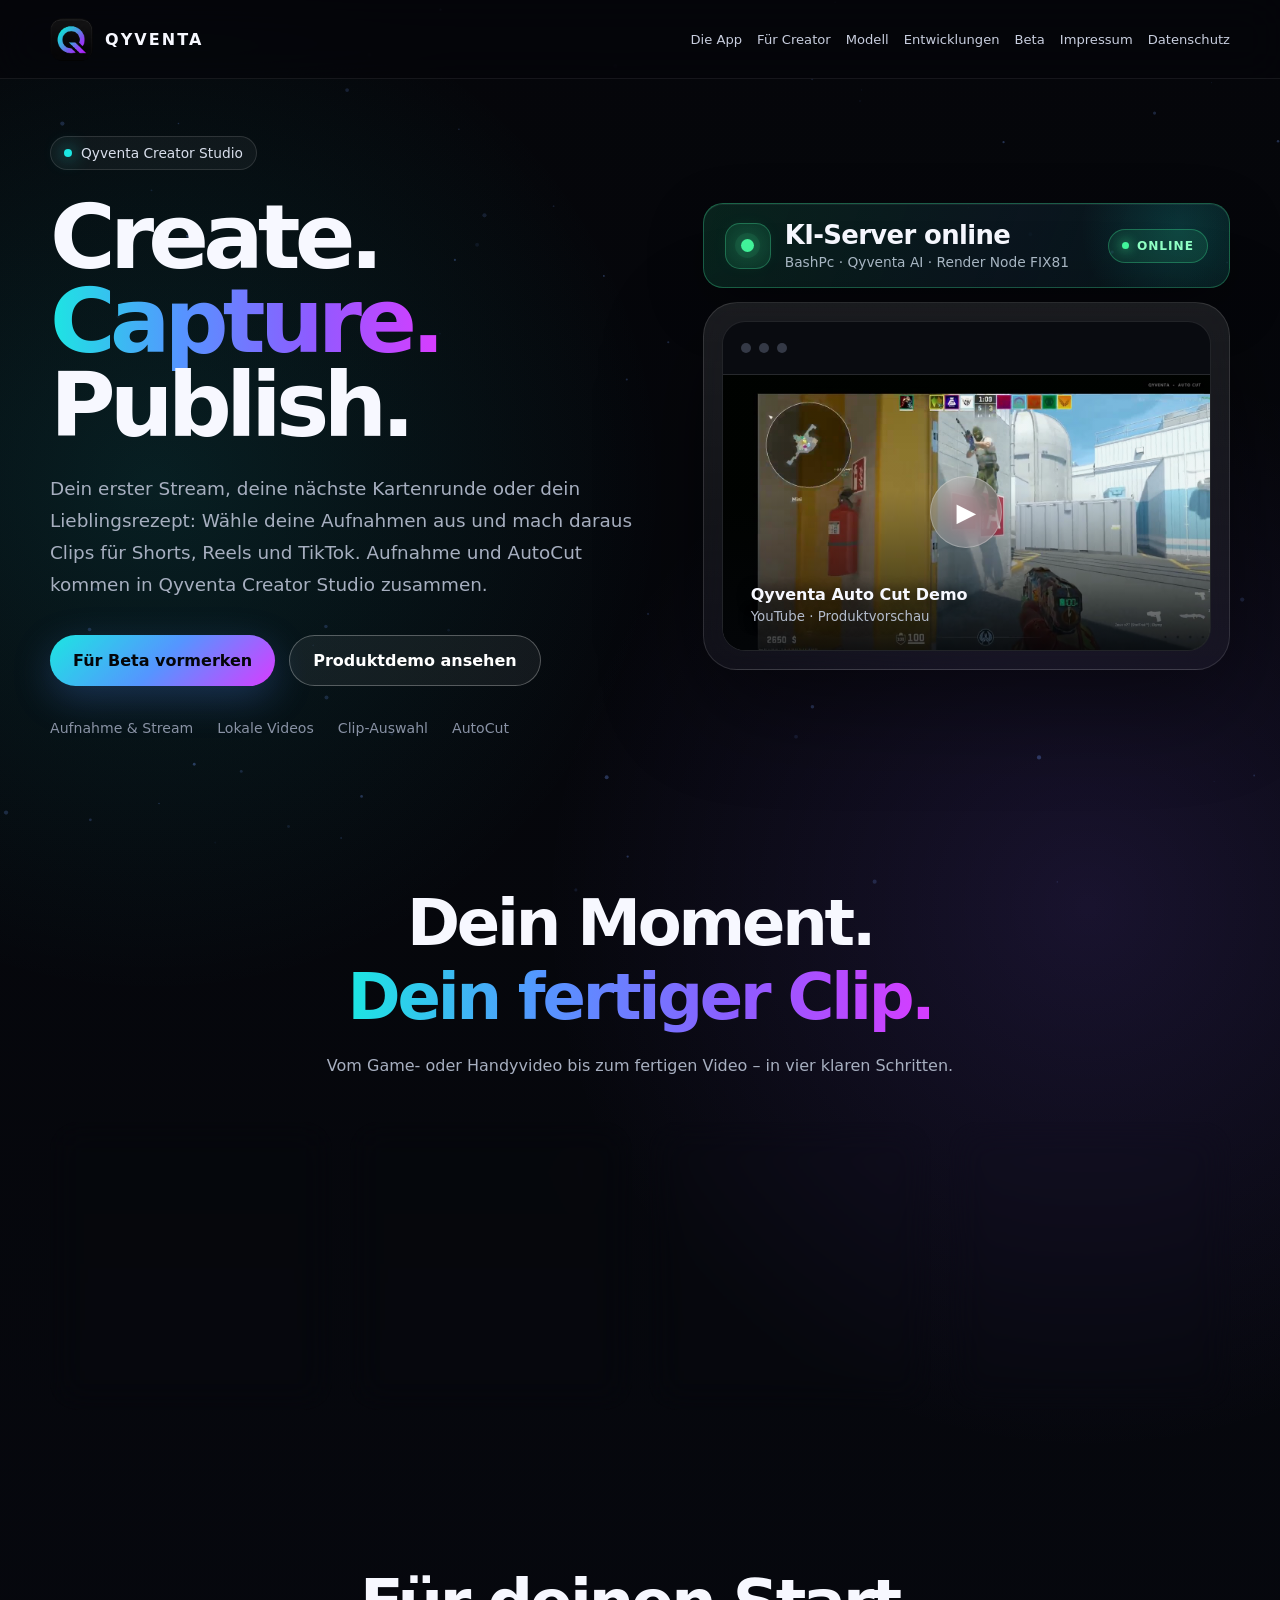
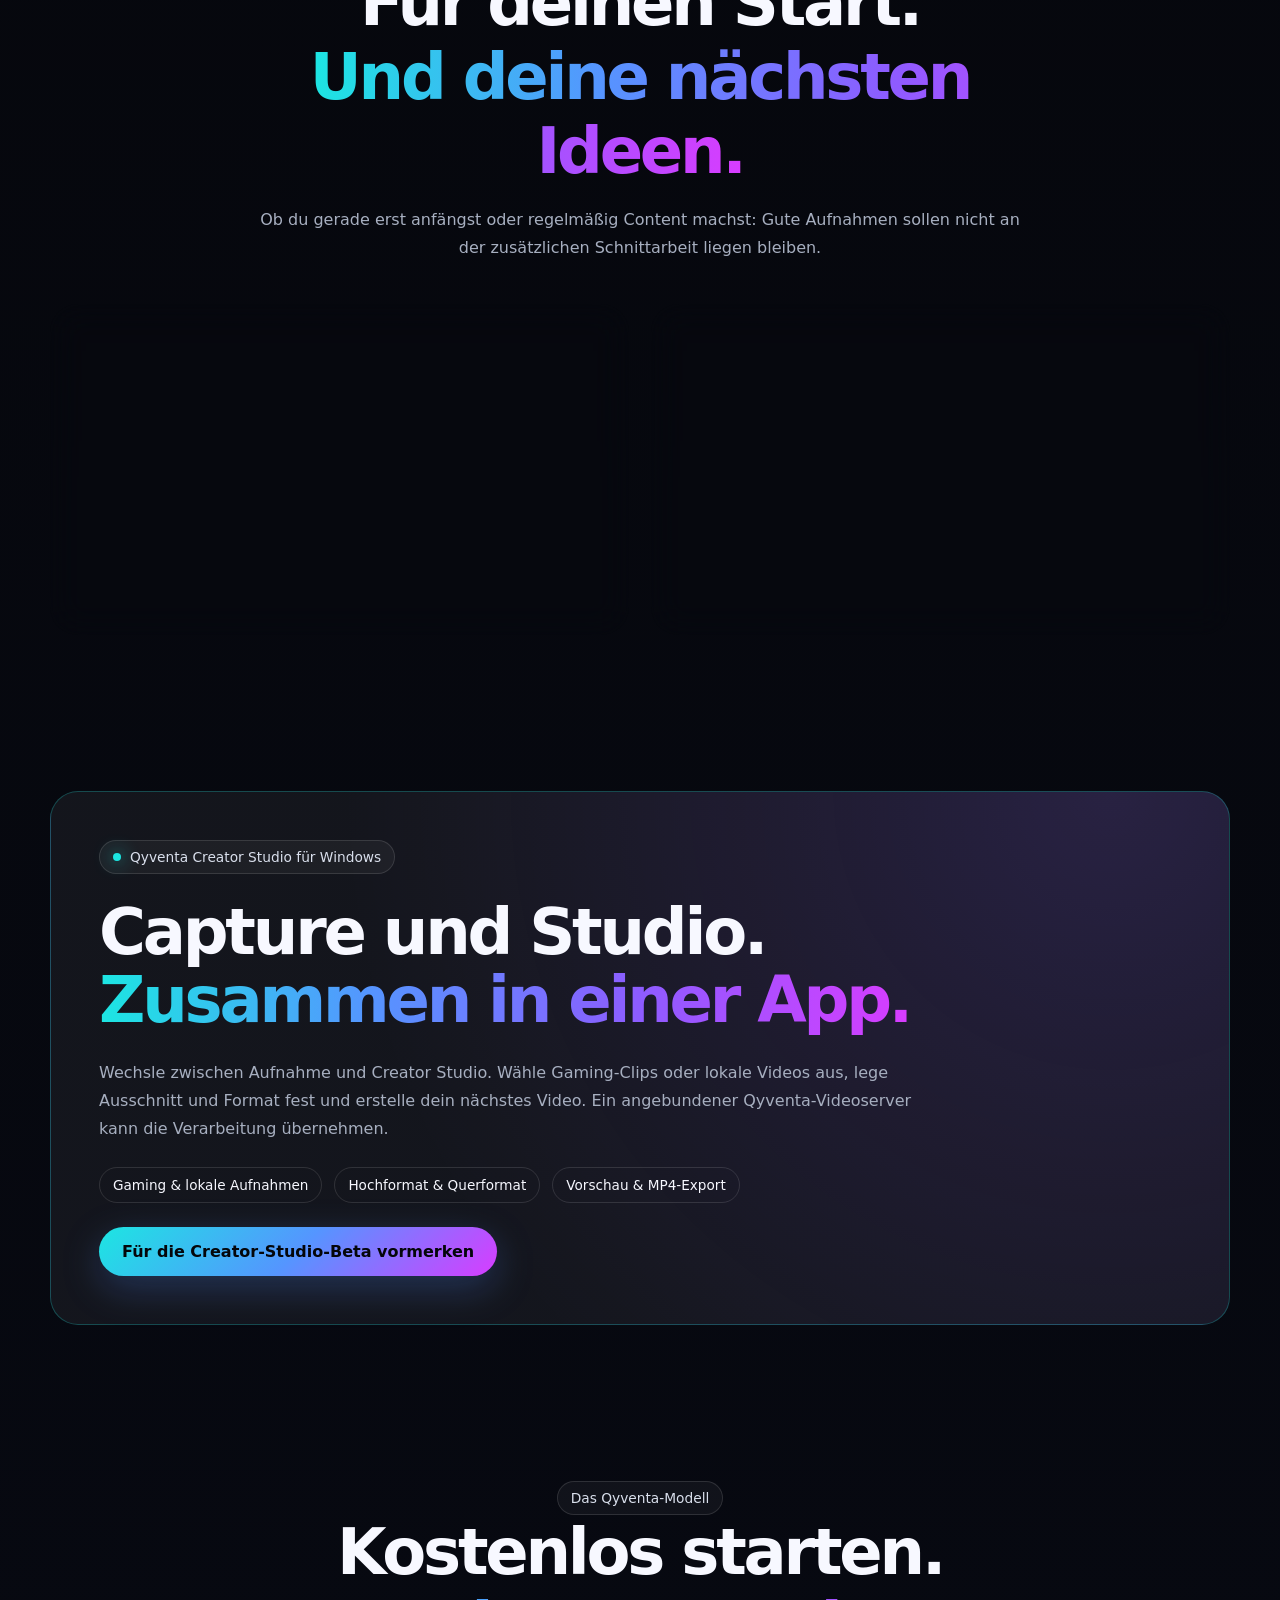
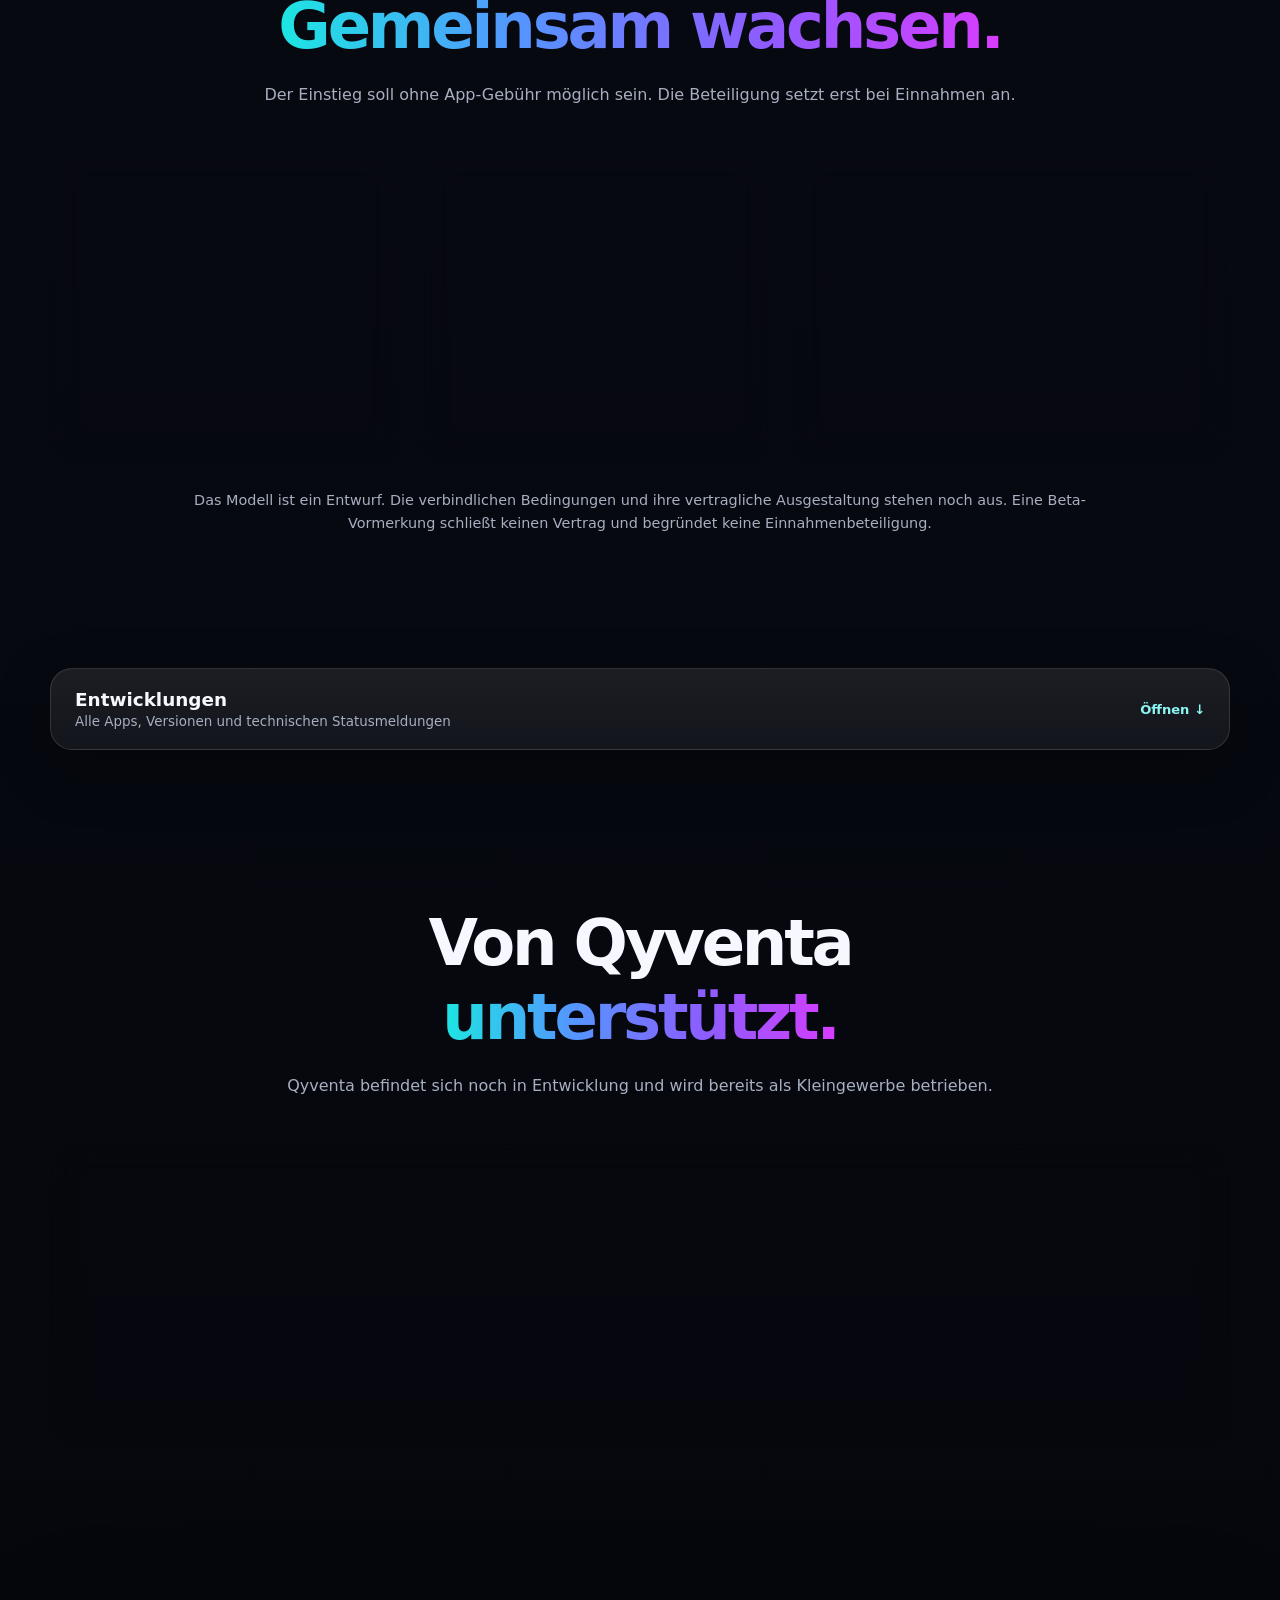
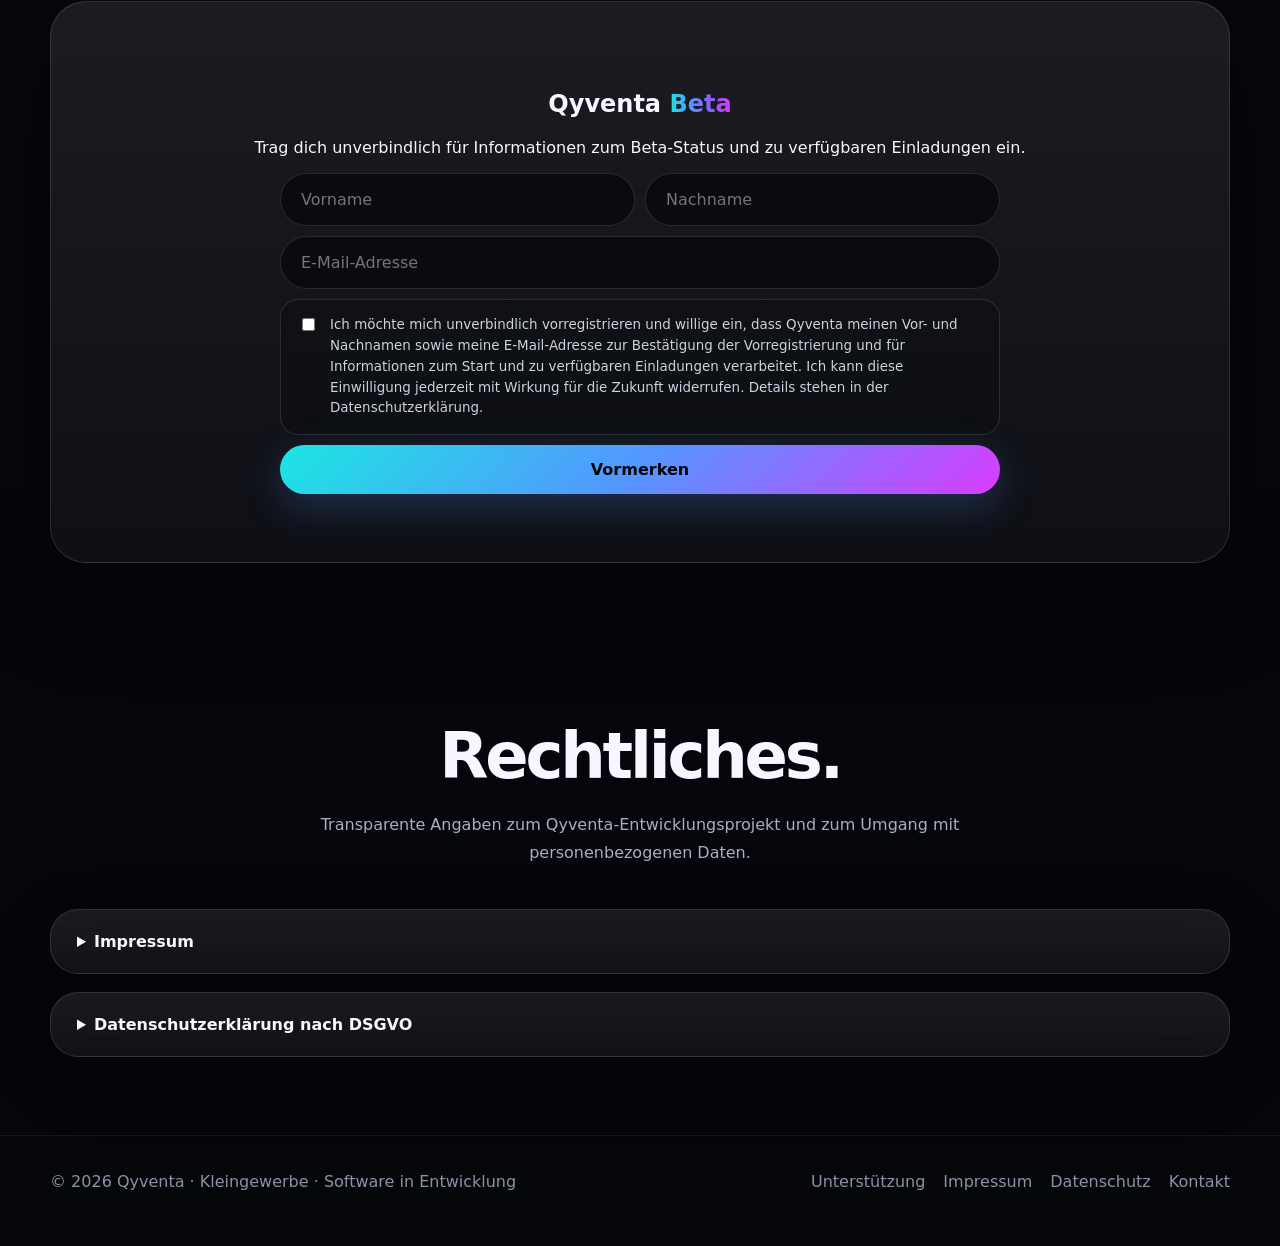
==== index.html @ 8b0a46eb "Remove TCG Connect+ partner placements from Qyventa website" ====
<!doctype html>
<html lang="de">
<head>
  <meta charset="utf-8">
  <meta name="viewport" content="width=device-width,initial-scale=1,viewport-fit=cover">
  <meta name="theme-color" content="#05060a">
  <meta name="description" content="Qyventa Creator Studio verbindet Aufnahme, Clip-Auswahl und AutoCut. Für Gaming, Trading Cards, Kochvideos und deine lokalen Aufnahmen.">
  <title>Qyventa Creator Studio | Dein Content. Dein Moment.</title>
  <style>
    :root{--bg:#05060a;--bg2:#090b12;--panel:rgba(255,255,255,.055);--panel2:rgba(255,255,255,.085);--line:rgba(255,255,255,.12);--text:#f7f8ff;--muted:#a7afc0;--cyan:#1ce6e2;--blue:#5595ff;--violet:#8d5cff;--pink:#d83cff;--radius:28px;--shadow:0 30px 100px rgba(0,0,0,.48)}
    *{box-sizing:border-box}html{scroll-behavior:smooth}body{margin:0;color:var(--text);background:radial-gradient(circle at 12% 8%,rgba(28,230,226,.11),transparent 32rem),radial-gradient(circle at 85% 15%,rgba(141,92,255,.14),transparent 34rem),linear-gradient(180deg,#05060a 0%,#070911 55%,#05060a 100%);font-family:Inter,ui-sans-serif,system-ui,-apple-system,BlinkMacSystemFont,"Segoe UI",sans-serif;overflow-x:hidden}
    a{color:inherit;text-decoration:none}button,input{font:inherit}img{max-width:100%;display:block}.wrap{width:min(1180px,calc(100% - 40px));margin-inline:auto}.gradient-text{background:linear-gradient(90deg,var(--cyan),var(--blue),var(--violet),var(--pink));-webkit-background-clip:text;background-clip:text;color:transparent}
    #particles{position:fixed;inset:0;z-index:-1;pointer-events:none;opacity:.6}header{position:fixed;inset:0 0 auto;z-index:100;background:rgba(5,6,10,.64);border-bottom:1px solid rgba(255,255,255,.07);backdrop-filter:blur(20px)}nav{height:78px;display:flex;align-items:center;justify-content:space-between;gap:24px}.brand{display:flex;align-items:center;gap:12px;font-weight:800;letter-spacing:.13em}.brand img{width:43px;height:43px;border-radius:13px}.navlinks{display:flex;align-items:center;gap:28px;color:#c8cede;font-size:.95rem}.navlinks a:hover{color:#fff}.menu{display:none;background:none;border:0;color:#fff;font-size:1.8rem;cursor:pointer}
    .pill,.primary,.secondary{display:inline-flex;align-items:center;justify-content:center;border-radius:999px;padding:15px 23px;font-weight:800;transition:.22s}.pill,.primary{color:#04060a;background:linear-gradient(135deg,var(--cyan),var(--blue) 50%,var(--pink));border:0;box-shadow:0 12px 38px rgba(82,139,255,.26)}.pill:hover,.primary:hover{transform:translateY(-2px);filter:brightness(1.08)}.secondary{color:#fff;border:1px solid rgba(255,255,255,.28);background:rgba(255,255,255,.06);cursor:pointer}.secondary:hover{color:#fff;background:rgba(255,255,255,.13);border-color:rgba(255,255,255,.42);transform:translateY(-2px)}
    main{padding-top:78px}.hero{min-height:auto;display:grid;align-items:center;padding:58px 0 72px}.hero-grid{display:grid;grid-template-columns:1.05fr .95fr;gap:70px;align-items:center}.eyebrow{display:inline-flex;align-items:center;gap:9px;padding:8px 13px;border:1px solid var(--line);border-radius:999px;background:rgba(255,255,255,.045);color:#d9dfec;font-size:.86rem}.dot{width:8px;height:8px;border-radius:50%;background:var(--cyan);box-shadow:0 0 18px var(--cyan)}h1{font-size:clamp(3.2rem,7vw,6.65rem);line-height:.94;letter-spacing:-.065em;margin:25px 0}.hero p{font-size:1.15rem;line-height:1.75;color:var(--muted);max-width:690px}.hero-actions{display:flex;gap:14px;flex-wrap:wrap;margin-top:34px}.trust{display:flex;gap:24px;flex-wrap:wrap;margin-top:34px;color:#8992a5;font-size:.88rem}
    .stage{position:relative;padding:18px;border-radius:34px;background:linear-gradient(180deg,rgba(255,255,255,.09),rgba(255,255,255,.035));border:1px solid var(--line);box-shadow:var(--shadow);backdrop-filter:blur(20px);transform-style:preserve-3d}.video-shell{overflow:hidden;border-radius:23px;background:#090b10;border:1px solid rgba(255,255,255,.1)}.browserbar{height:53px;display:flex;align-items:center;gap:8px;padding:0 18px;border-bottom:1px solid var(--line)}.browserbar i{width:10px;height:10px;border-radius:50%;background:#343946}.video{aspect-ratio:16/9;position:relative;overflow:hidden;background:#080a10}.video-thumbnail{position:absolute;inset:0;width:100%;height:100%;object-fit:cover}.video:after{content:"";position:absolute;inset:0;z-index:1;pointer-events:none;background:linear-gradient(180deg,rgba(4,6,10,.04) 42%,rgba(4,6,10,.76) 100%)}.video.playing:after{display:none}.video iframe{position:absolute;inset:0;width:100%;height:100%;border:0;background:#000}.video-copy{position:absolute;left:28px;bottom:26px;z-index:2;text-shadow:0 2px 14px rgba(0,0,0,.9)}.video-copy small{display:block;color:#b3bbcb;margin-top:5px}.play{position:absolute;inset:0;z-index:3;margin:auto;width:72px;height:72px;border-radius:50%;display:grid;place-items:center;background:rgba(255,255,255,.2);backdrop-filter:blur(13px);border:1px solid rgba(255,255,255,.26);color:#fff;font-size:1.6rem;cursor:pointer}
    section{padding:78px 0;scroll-margin-top:78px}#status{padding-top:54px}.section-head{max-width:770px;margin:0 auto 42px;text-align:center}.section-head h2{font-size:clamp(2.35rem,5vw,4rem);letter-spacing:-.05em;margin:0 0 18px}.section-head p{margin:0;color:var(--muted);line-height:1.75}.features{display:grid;grid-template-columns:repeat(6,1fr);gap:18px}.card,.status-card,.legal-card{padding:31px;border-radius:var(--radius);background:linear-gradient(180deg,var(--panel2),var(--panel));border:1px solid var(--line);box-shadow:0 20px 60px rgba(0,0,0,.25);backdrop-filter:blur(18px)}.card{position:relative}.features .card{grid-column:span 2;min-height:210px;padding:25px}.features .card:nth-child(4){grid-column:2/span 2}.features .card:nth-child(5){grid-column:4/span 2}.card h3{margin:14px 0 8px}.card p,.status-card p{margin:0;color:var(--muted);line-height:1.55}.icon{width:48px;height:48px;border-radius:15px;display:grid;place-items:center;background:linear-gradient(135deg,rgba(28,230,226,.18),rgba(141,92,255,.22));border:1px solid rgba(255,255,255,.13);font-size:1.2rem}.tool-tag{position:absolute;top:24px;right:24px;display:inline-flex;padding:7px 10px;border-radius:999px;background:rgba(28,230,226,.1);border:1px solid rgba(28,230,226,.24);color:#8bf6f2;font-size:.72rem;font-weight:800;letter-spacing:.02em}
    .development-panel{overflow:hidden;border-radius:22px;background:linear-gradient(180deg,var(--panel2),var(--panel));border:1px solid var(--line);box-shadow:0 20px 60px rgba(0,0,0,.22)}.development-panel>summary{display:flex;align-items:center;justify-content:space-between;gap:20px;padding:20px 24px;cursor:pointer;list-style:none}.development-panel>summary::-webkit-details-marker{display:none}.development-label{display:grid;gap:4px}.development-label strong{font-size:1.15rem}.development-label small{color:var(--muted);font-size:.84rem}.development-action{flex:0 0 auto;color:#8bf6f2;font-size:.82rem;font-weight:800}.development-action:after{content:"Öffnen ↓"}.development-panel[open] .development-action:after{content:"Schließen ↑"}.development-panel[open]>summary{border-bottom:1px solid var(--line)}.development-body{padding:26px}.project-notice{display:flex;align-items:center;justify-content:center;gap:10px;width:fit-content;max-width:100%;margin:0 auto 30px;padding:11px 17px;color:#dfe4f2;background:rgba(255,255,255,.055);border:1px solid var(--line);border-radius:999px;text-align:center;font-size:.9rem}.project-notice:before{content:"";width:9px;height:9px;border-radius:50%;background:var(--cyan);box-shadow:0 0 18px var(--cyan)}.status-grid{display:grid;grid-template-columns:repeat(2,1fr);gap:20px;align-items:start}.status-card{padding:24px 26px}.status-top{display:flex;align-items:flex-start;justify-content:space-between;gap:18px;margin:0}.status-card h3{margin:0 0 7px;font-size:1.35rem}.status-version{color:#9da7bb;font-size:.88rem}.status-badge{display:inline-flex;align-items:center;gap:8px;white-space:nowrap;padding:8px 12px;border-radius:999px;background:rgba(28,230,226,.1);border:1px solid rgba(28,230,226,.25);color:#8bf6f2;font-size:.8rem;font-weight:800}.status-badge:before{content:"";width:8px;height:8px;border-radius:50%;background:var(--cyan);box-shadow:0 0 14px var(--cyan)}.status-info{margin-top:11px;border-top:1px solid rgba(255,255,255,.08);padding-top:9px}.status-info summary{display:flex;align-items:center;gap:7px;width:max-content;margin-left:auto;cursor:pointer;list-style:none;color:#8bf6f2;font-size:.8rem;font-weight:800;user-select:none}.status-info summary::-webkit-details-marker{display:none}.status-info summary:before{content:"i";display:grid;place-items:center;width:20px;height:20px;border-radius:50%;background:rgba(28,230,226,.12);border:1px solid rgba(28,230,226,.3);font-size:.72rem}.status-info summary:after{content:"+";margin-left:2px;color:#a7afc0;font-size:1rem;transition:transform .2s}.status-info[open] summary:after{transform:rotate(45deg)}.status-info p{margin:12px 0 0;padding:13px 15px;border-radius:14px;background:rgba(0,0,0,.18);color:var(--muted);font-size:.92rem;line-height:1.6}.status-meta{display:flex;justify-content:center;gap:12px 30px;flex-wrap:wrap;margin-top:24px;color:#8992a5;font-size:.85rem}.status-meta strong{color:#cdd4e3;font-weight:600}.status-error{padding:22px;text-align:center;color:#ffb6c7;border:1px solid rgba(255,90,120,.25);border-radius:18px;background:rgba(255,90,120,.06)}
    .cta{padding:68px 34px;border-radius:36px;text-align:center;background:linear-gradient(180deg,rgba(255,255,255,.085),rgba(255,255,255,.04));border:1px solid var(--line);box-shadow:var(--shadow)}.signup{display:grid;grid-template-columns:1fr 1fr;gap:10px;max-width:720px;margin:auto}.signup input:not([type="checkbox"]){padding:16px 20px;border-radius:999px;border:1px solid var(--line);color:#fff;background:#090b11;outline:none}.signup .email-field,.signup .primary,.consent{grid-column:1/-1}.consent{display:flex;align-items:flex-start;gap:12px;padding:15px 17px;border:1px solid var(--line);border-radius:18px;background:rgba(0,0,0,.16);color:#cbd2e0;text-align:left;font-size:.84rem;line-height:1.55}.legal-grid{display:grid;gap:18px}.legal-card{padding:0;overflow:hidden}.legal-card summary{cursor:pointer;padding:22px 26px;font-weight:800}.legal-content{padding:0 26px 28px;color:#cbd2e0;line-height:1.65}.legal-content h3{color:#fff;margin-top:30px}.legal-content a{color:#7beeea;text-decoration:underline}footer{padding:36px 0 55px;border-top:1px solid rgba(255,255,255,.07);color:#8992a5}.footer-row{display:flex;justify-content:space-between;gap:20px;flex-wrap:wrap}.footer-links{display:flex;gap:18px;flex-wrap:wrap}.reveal{opacity:0;transform:translateY(22px);transition:.7s}.reveal.visible{opacity:1;transform:none}
    @media(max-width:900px){.wrap{width:min(100% - 30px,680px)}nav{height:68px}.brand img{width:38px;height:38px;border-radius:11px}.brand{font-size:.95rem}.menu{display:block;width:44px;height:44px;padding:0;border-radius:12px;background:rgba(255,255,255,.055);border:1px solid var(--line)}.navlinks{position:absolute;top:68px;left:15px;right:15px;padding:10px 18px;display:none;flex-direction:column;align-items:stretch;gap:0;background:rgba(9,11,18,.98);border:1px solid var(--line);border-radius:18px;box-shadow:0 22px 60px rgba(0,0,0,.45)}.navlinks.open{display:flex}.navlinks a{padding:14px 2px;border-bottom:1px solid rgba(255,255,255,.07)}.navlinks a:last-child{border-bottom:0}main{padding-top:68px}.hero{padding:34px 0 58px}.hero-grid{grid-template-columns:1fr;gap:38px}h1{font-size:clamp(3.4rem,13vw,5.5rem);margin:20px 0}.hero p{font-size:1rem;line-height:1.65}.hero-actions{margin-top:25px}.trust{margin-top:25px;gap:12px 20px}.stage{padding:11px;border-radius:24px;max-width:680px;margin-inline:auto;width:100%}.video-shell{border-radius:17px}.browserbar{height:42px}section{padding:58px 0;scroll-margin-top:68px}#status{padding-top:42px}.section-head{max-width:none;margin:0 0 30px;text-align:left}.section-head h2{font-size:clamp(2.2rem,8vw,3.2rem);margin-bottom:12px}.section-head p{font-size:.96rem;line-height:1.6}.features{grid-template-columns:1fr 1fr}.features .card,.features .card:nth-child(4),.features .card:nth-child(5){grid-column:auto;min-height:0}.development-body{padding:20px}.status-grid{grid-template-columns:1fr;gap:14px}.card{padding:23px;border-radius:22px}.status-card{padding:20px 21px;border-radius:22px}.icon{width:48px;height:48px;border-radius:14px}.project-notice{width:100%;margin:0 0 18px;border-radius:16px;padding:10px 14px}.status-meta{justify-content:flex-start;margin-top:18px;gap:9px 18px;font-size:.78rem}.cta{padding:40px 20px;border-radius:24px}.cta h2{margin-top:0}.signup{grid-template-columns:1fr;gap:12px}.signup>*{grid-column:1/-1!important}.signup input:not([type="checkbox"]){border-radius:15px}.signup .primary{width:100%}.consent{border-radius:15px}.legal-grid{gap:12px}.legal-card{border-radius:20px}.legal-card summary{padding:19px 21px}.legal-content{padding:0 21px 23px}.footer-row{flex-direction:column}.footer-links{gap:12px 18px}}
    @media(max-width:620px){.wrap{width:calc(100% - 24px)}.brand{letter-spacing:.1em}.eyebrow{font-size:.75rem;padding:7px 10px}h1{font-size:clamp(3rem,17vw,4.4rem);line-height:.91;letter-spacing:-.06em}.hero{padding-top:26px}.hero-actions{display:grid}.hero-actions .primary,.hero-actions .secondary{width:100%;padding:14px 18px}.trust{display:grid;grid-template-columns:1fr 1fr;font-size:.77rem}.video-copy{left:15px;bottom:14px}.video-copy small{font-size:.72rem}.play{width:58px;height:58px;font-size:1.25rem}section{padding:48px 0}#status{padding-top:34px}.section-head h2{font-size:clamp(2rem,10.5vw,2.7rem);line-height:1.02}.section-head p{font-size:.9rem}.features{grid-template-columns:1fr}.development-panel>summary{padding:17px 18px}.development-label small{font-size:.76rem}.development-body{padding:16px}.status-top{flex-direction:column;gap:12px}.status-card h3{font-size:1.18rem}.status-version{font-size:.8rem}.status-badge{align-self:flex-start;padding:7px 10px;font-size:.74rem}.status-info summary{margin-left:0}.status-info p{font-size:.86rem}.status-meta{flex-direction:column;align-items:flex-start;gap:7px}.status-meta span{display:flex;justify-content:space-between;width:100%;gap:12px}.cta{padding:34px 16px}.cta h2{font-size:2.15rem}.consent{font-size:.78rem}.footer-links{display:grid;grid-template-columns:1fr 1fr}}

    .features{grid-template-columns:repeat(4,minmax(0,1fr))}.features .card,.features .card:nth-child(4),.features .card:nth-child(5){grid-column:auto;min-height:250px}.features .icon{font-size:1rem;font-weight:800;color:var(--cyan)}
    .creator-grid{display:grid;grid-template-columns:1fr 1fr;gap:22px}.creator-grid h3{font-size:1.85rem;letter-spacing:-.03em;margin:24px 0 14px}.creator-grid p{line-height:1.75}.text-link{display:inline-flex;gap:12px;align-items:center;color:var(--cyan);font-weight:700;margin-top:24px}.text-link:hover{text-decoration:underline}
    .studio-update{padding:48px;border:1px solid rgba(28,230,226,.25);border-radius:var(--radius);background:radial-gradient(circle at 90% 0%,rgba(141,92,255,.17),transparent 65%),var(--panel)}.studio-update h2{font-size:clamp(2.4rem,5vw,4rem);line-height:1.05;letter-spacing:-.05em;margin:25px 0}.studio-update p{color:var(--muted);line-height:1.75;max-width:830px}.studio-tags{display:flex;gap:12px;flex-wrap:wrap;margin:24px 0}.studio-tags span{padding:9px 13px;border:1px solid var(--line);border-radius:999px;font-size:.85rem}.studio-update .build-note{font-size:.9rem;color:#c8cede;margin:22px 0 28px}
    .model-grid{display:grid;grid-template-columns:1fr 1fr 1.25fr;gap:18px}.model-number{font-size:clamp(2rem,4vw,3rem);font-weight:850;letter-spacing:-.04em}.model-note{max-width:900px;margin:26px auto 0;text-align:center;color:var(--muted);line-height:1.65;font-size:.9rem}.navlinks{gap:20px;font-size:.88rem}a:focus-visible,button:focus-visible,input:focus-visible{outline:2px solid var(--cyan);outline-offset:4px}
    @media(max-width:980px){.features{grid-template-columns:repeat(2,minmax(0,1fr))}.model-grid{grid-template-columns:1fr}.creator-grid{grid-template-columns:1fr}.studio-update{padding:32px}}
    @media(max-width:620px){.features{grid-template-columns:1fr}.features .card{min-height:0}.studio-update{padding:26px 20px}.model-number{font-size:2.4rem}.creator-grid h3{font-size:1.6rem}}
    @media(prefers-reduced-motion:reduce){html{scroll-behavior:auto}#particles{display:none}.reveal{opacity:1;transform:none}.pill,.primary,.secondary{transition:none}}

    .partner-ribbon{display:flex;align-items:center;gap:14px;margin:22px 0 0;padding:12px 18px;border:1px solid rgba(232,182,90,.3);border-radius:16px;background:rgba(232,182,90,.035)}.partner-ribbon>img{width:102px;height:auto;flex-shrink:0;border-radius:6px}.partner-label{color:#e8b65a;font-size:.75rem;font-weight:800;letter-spacing:.11em;text-transform:uppercase}.partner-ribbon p{margin:0;color:var(--muted);font-size:.88rem;line-height:1.5}.partner-ribbon strong{color:var(--text)}.partner-soon{display:inline-flex;align-items:center;justify-content:center;flex-shrink:0;white-space:nowrap;color:#e8b65a;border:1px solid rgba(232,182,90,.3);background:rgba(232,182,90,.07);padding:9px 14px;border-radius:10px;font-size:.82rem;font-weight:750;cursor:default}.partner-ribbon>.partner-soon{margin-left:auto}.partner-gold{color:#e8b65a}.partner-feature{display:grid;grid-template-columns:.95fr 1.05fr;gap:44px;align-items:center;padding:34px;border:1px solid rgba(232,182,90,.25);border-radius:28px;background:radial-gradient(ellipse at 0% 50%,rgba(232,182,90,.09),transparent 70%),#0d0e12}.partner-art{overflow:hidden;border-radius:18px}.partner-art img{width:100%;height:auto}.partner-copy h3{font-size:clamp(1.65rem,3vw,2.15rem);line-height:1.18;letter-spacing:-.035em;margin:20px 0}.partner-copy p{color:var(--muted);line-height:1.75;font-size:.95rem}.partner-link-state{display:flex;align-items:center;justify-content:space-between;gap:16px;padding-top:18px;margin-top:24px;border-top:1px solid rgba(232,182,90,.2);font-size:.85rem;color:var(--muted)}.navlinks{gap:15px;font-size:.82rem}
    @media(max-width:1100px) and (min-width:901px){.navlinks{gap:10px;font-size:.75rem}nav{gap:14px}}
    @media(max-width:900px){.partner-feature{grid-template-columns:1fr;gap:28px;padding:26px}.partner-art{max-width:520px}.partner-ribbon{gap:10px;flex-wrap:wrap}.partner-ribbon p{flex:1}.partner-ribbon .partner-label{display:none}}
    @media(max-width:620px){.partner-ribbon{padding:12px;gap:10px;margin-top:16px}.partner-ribbon>img{width:76px}.partner-ribbon p{font-size:.79rem}.partner-ribbon p>span{display:none}.partner-ribbon>.partner-soon{padding:7px 9px;font-size:.73rem}.partner-feature{padding:22px 18px;border-radius:22px}.partner-link-state{align-items:flex-start;flex-direction:column}.partner-copy h3{font-size:1.7rem}}
    a.partner-external{cursor:pointer;transition:background .2s,border-color .2s}a.partner-external:hover{background:rgba(232,182,90,.16);border-color:rgba(232,182,90,.6)}

    .hero-media{min-width:0}.hero-media .system-online-bar{margin:0 0 14px}.system-online-bar{position:relative;display:flex;align-items:center;justify-content:space-between;gap:18px;margin:20px 0 0;padding:17px 21px;border:1px solid rgba(70,255,171,.3);border-radius:20px;background:linear-gradient(110deg,rgba(14,82,58,.38),rgba(12,25,35,.82) 56%,rgba(28,230,226,.08));box-shadow:0 18px 55px rgba(0,0,0,.3),inset 0 1px 0 rgba(255,255,255,.06);overflow:hidden}.system-online-bar:after{content:"";position:absolute;right:-55px;top:-80px;width:210px;height:210px;border-radius:50%;background:radial-gradient(circle,rgba(28,230,226,.14),transparent 66%);pointer-events:none}.system-online-main{display:flex;align-items:center;gap:14px;min-width:0}.server-orb{position:relative;display:grid;place-items:center;flex:0 0 auto;width:46px;height:46px;border-radius:15px;background:rgba(55,255,164,.11);border:1px solid rgba(82,255,179,.28)}.server-orb:before{content:"";width:13px;height:13px;border-radius:50%;background:#42f59b;box-shadow:0 0 0 6px rgba(66,245,155,.09),0 0 24px rgba(66,245,155,.9);animation:serverPulse 2.1s ease-in-out infinite}.system-online-copy{min-width:0}.system-online-copy strong{display:block;font-size:clamp(1.22rem,2.4vw,1.62rem);line-height:1.1;letter-spacing:-.025em}.system-online-copy span{display:block;margin-top:5px;color:#aebdca;font-size:.86rem;white-space:nowrap;overflow:hidden;text-overflow:ellipsis}.online-chip{position:relative;z-index:1;display:inline-flex;align-items:center;gap:8px;flex:0 0 auto;padding:9px 13px;border-radius:999px;color:#8fffc4;background:rgba(66,245,155,.1);border:1px solid rgba(66,245,155,.3);font-size:.76rem;font-weight:900;letter-spacing:.08em}.online-chip:before{content:"";width:7px;height:7px;border-radius:50%;background:#42f59b;box-shadow:0 0 12px #42f59b}.online-chip.is-offline{color:#ffd09b;background:rgba(255,169,79,.09);border-color:rgba(255,169,79,.28)}.online-chip.is-offline:before{background:#ffa94f;box-shadow:0 0 12px #ffa94f}@keyframes serverPulse{0%,100%{transform:scale(.9);opacity:.78}50%{transform:scale(1.08);opacity:1}}
    @media(max-width:620px){.system-online-bar{margin-top:13px;padding:14px 15px;border-radius:17px;gap:11px}.server-orb{width:39px;height:39px;border-radius:12px}.system-online-copy strong{font-size:1.14rem}.system-online-copy span{font-size:.73rem;max-width:58vw}.online-chip{padding:7px 9px;font-size:.66rem}}
  
    .partner-bottom{padding:18px 0 8px}.partner-bottom-row{display:flex;justify-content:center;align-items:center;gap:7px;color:var(--muted);font-size:.74rem}.partner-bottom-row a{color:#d9b267;text-decoration:none;border-bottom:1px solid rgba(217,178,103,.35);padding-bottom:1px}.partner-bottom-row a:hover{color:#f0c979;border-bottom-color:#f0c979}

    /* Vollpfosten sponsorship */
    #unterstuetzung .vp-sponsor-logo-link{display:block;border-radius:12px}
    #unterstuetzung .vp-sponsor-logo-link:focus-visible{outline:3px solid #fff;outline-offset:6px}
    #unterstuetzung .vp-sponsor{display:grid;grid-template-columns:180px minmax(0,1fr);gap:36px;align-items:center;padding:38px;background:radial-gradient(ellipse at 0% 50%,rgba(255,0,27,.16),transparent 65%),linear-gradient(145deg,#191014,#0b0c0e);border:1px solid rgba(255,48,70,.38);box-shadow:0 20px 60px rgba(0,0,0,.3)}
    #unterstuetzung .vp-sponsor-logo{width:180px;height:auto;margin:auto}
    #unterstuetzung .vp-sponsor h3{color:#f4f1eb;font-size:clamp(1.3rem,3vw,1.8rem);line-height:1.2}
    #unterstuetzung .vp-sponsor .eyebrow{color:#ff6473;border-color:rgba(255,48,70,.35);background:rgba(255,0,27,.08)}
    #unterstuetzung .vp-sponsor .secondary{color:#fff;background:#d9172e;border-color:#ff3046}
    #unterstuetzung .vp-sponsor .secondary:hover{background:#ef233c}
    #unterstuetzung .vp-sponsor .secondary:focus-visible{outline:3px solid #fff;outline-offset:4px}
    @media(max-width:620px){#unterstuetzung .vp-sponsor{grid-template-columns:1fr;gap:24px;padding:26px 22px}#unterstuetzung .vp-sponsor-logo{width:150px}}
  </style>
</head>
<body>
<canvas id="particles"></canvas>
<header><div class="wrap"><nav><a class="brand" href="#top"><img src="qyventa-icon.png" alt="Qyventa"><span>QYVENTA</span></a><div class="navlinks" id="navLinks"><a href="#features">Die App</a><a href="#creators">Für Creator</a><a href="#modell">Modell</a><a href="#status">Entwicklungen</a><a href="#beta">Beta</a><a href="#impressum">Impressum</a><a href="#datenschutz">Datenschutz</a></div><button class="menu" id="menuBtn" aria-label="Menü">☰</button></nav></div></header>
<main id="top">
<section class="hero"><div class="wrap hero-grid"><div><span class="eyebrow"><span class="dot"></span> Qyventa Creator Studio</span><h1>Create.<br><span class="gradient-text">Capture.</span><br>Publish.</h1><p>Dein erster Stream, deine nächste Kartenrunde oder dein Lieblingsrezept: Wähle deine Aufnahmen aus und mach daraus Clips für Shorts, Reels und TikTok. Aufnahme und AutoCut kommen in Qyventa Creator Studio zusammen.</p><div class="hero-actions"><a class="primary" href="#beta">Für Beta vormerken</a><button class="secondary" id="openDemo">Produktdemo ansehen</button></div><div class="trust"><span>Aufnahme &amp; Stream</span><span>Lokale Videos</span><span>Clip-Auswahl</span><span>AutoCut</span></div></div><div class="hero-media"><aside class="system-online-bar" id="aiServerBanner" aria-live="polite"><div class="system-online-main"><span class="server-orb" aria-hidden="true"></span><div class="system-online-copy"><strong id="aiServerTitle">KI-Server online</strong><span id="aiServerMeta">BashPc · Qyventa AI · Render Node FIX81</span></div></div><span class="online-chip" id="aiServerChip">ONLINE</span></aside><div class="stage" id="tiltCard"><div class="video-shell"><div class="browserbar"><i></i><i></i><i></i></div><div class="video" id="inlineVideo" data-video-id="r0_t5Qmhwr4"><img class="video-thumbnail" src="qyventa-demo-thumbnail.jpg" alt="Qyventa Auto-Cut Produktdemo"><div class="video-copy"><strong>Qyventa Auto Cut Demo</strong><small>YouTube · Produktvorschau</small></div><button class="play" id="openDemo2" aria-label="YouTube-Video direkt auf der Seite abspielen">▶</button></div></div></div></div></div></section>
<section id="features"><div class="wrap"><div class="section-head reveal"><h2>Dein Moment.<br><span class="gradient-text">Dein fertiger Clip.</span></h2><p>Vom Game- oder Handyvideo bis zum fertigen Video – in vier klaren Schritten.</p></div><div class="features">
<article class="card reveal"><div class="icon">01</div><h3>Dein Moment</h3><p>Nimm dein Game auf oder wähle ein Handyvideo aus. Du bestimmst, welches Ausgangsmaterial verwendet wird.</p></article>
<article class="card reveal"><div class="icon">02</div><h3>Szenen auswählen</h3><p>Suche deine besten Szenen selbst heraus oder lass passende Momente von Qyventa AI erkennen.</p></article>
<article class="card reveal"><div class="icon">03</div><h3>Auf dem Server rendern</h3><p>Deine Auswahl wird an BashPc gesendet und dort vom Qyventa Render Node verarbeitet.</p></article>
<article class="card reveal"><div class="icon">04</div><h3>Zurück auf dein Gerät</h3><p>Das fertig gerenderte Video kommt zurück auf dein Gerät und ist bereit für Vorschau, Export oder Veröffentlichung.</p></article>
</div></div></section>
<section id="creators"><div class="wrap"><div class="section-head reveal"><h2>Für deinen Start.<br><span class="gradient-text">Und deine nächsten Ideen.</span></h2><p>Ob du gerade erst anfängst oder regelmäßig Content machst: Gute Aufnahmen sollen nicht an der zusätzlichen Schnittarbeit liegen bleiben.</p></div><div class="creator-grid">
<article class="card reveal"><span class="eyebrow">Gaming &amp; Streams</span><h3>Mehr aus deinen Spielmomenten.</h3><p>Starte mit deinem ersten Stream oder wähle Highlights aus vorhandenen Sessions. Aufnahme, Clip-Auswahl und AutoCut bleiben in einer App verbunden.</p><a class="text-link" href="#beta">Für die Beta vormerken <span aria-hidden="true">→</span></a></article>
<article class="card reveal"><span class="eyebrow">Trading Cards, Kochen &amp; mehr</span><h3>Deine Kamera war schon dabei.</h3><p>Importiere eine Kartenrunde, ein Unboxing oder ein Kochvideo von deinem PC. Lege deinen Ausschnitt fest und bereite ihn im passenden Format auf.</p><a class="text-link" href="#beta">Mit eigenen Videos starten <span aria-hidden="true">→</span></a></article>
</div></div></section>
<section id="studio"><div class="wrap"><div class="studio-update reveal"><span class="eyebrow"><span class="dot"></span> Qyventa Creator Studio für Windows</span><h2>Capture und Studio.<br><span class="gradient-text">Zusammen in einer App.</span></h2><p>Wechsle zwischen Aufnahme und Creator Studio. Wähle Gaming-Clips oder lokale Videos aus, lege Ausschnitt und Format fest und erstelle dein nächstes Video. Ein angebundener Qyventa-Videoserver kann die Verarbeitung übernehmen.</p><div class="studio-tags"><span>Gaming &amp; lokale Aufnahmen</span><span>Hochformat &amp; Querformat</span><span>Vorschau &amp; MP4-Export</span></div><a class="primary" href="#beta">Für die Creator-Studio-Beta vormerken</a></div></div></section>
<section id="modell"><div class="wrap"><div class="section-head reveal"><span class="eyebrow">Das Qyventa-Modell</span><h2>Kostenlos starten.<br><span class="gradient-text">Gemeinsam wachsen.</span></h2><p>Der Einstieg soll ohne App-Gebühr möglich sein. Die Beteiligung setzt erst bei Einnahmen an.</p></div><div class="model-grid"><article class="card reveal"><div class="model-number">0 €</div><h3>App-Zugang</h3><p>Die App soll kostenlos nutzbar sein. Ohne Einnahmen fällt nach dem geplanten Modell keine Einnahmenbeteiligung an.</p></article><article class="card reveal"><div class="model-number gradient-text">5 %</div><h3>Ab Einnahmen</h3><p>Vorgesehen sind 5 % der vertraglich vereinbarten Einnahmenbasis. Welche Erlöse dazugehören und wie abgerechnet wird, wird vor einer Teilnahme festgelegt.</p></article><article class="card reveal"><div class="model-number">5 Jahre</div><h3>Für neue Kanäle vorgesehen</h3><p>Für neue Streamer ist eine langfristige vertragliche Bindung vorgesehen. Ein späterer App-Wechsel soll die vereinbarte Beteiligung nicht beenden. Bestehende Kanäle erhalten separate Bedingungen.</p></article></div><p class="model-note reveal">Das Modell ist ein Entwurf. Die verbindlichen Bedingungen und ihre vertragliche Ausgestaltung stehen noch aus. Eine Beta-Vormerkung schließt keinen Vertrag und begründet keine Einnahmenbeteiligung.</p></div></section>
<section id="status"><div class="wrap"><details class="development-panel reveal" id="developmentPanel"><summary><span class="development-label"><strong>Entwicklungen</strong><small>Alle Apps, Versionen und technischen Statusmeldungen</small></span><span class="development-action" aria-hidden="true"></span></summary><div class="development-body"><div class="project-notice" id="projectNotice">Status wird geladen …</div><div class="status-grid" id="statusGrid"><div class="status-error">Status wird geladen …</div></div><div class="status-meta"><span>Geprüft: <strong id="statusChecked">–</strong></span><span>Datenstand: <strong id="statusDataDate">–</strong></span><span>Nächste Prüfung: <strong id="statusNextCheck">–</strong></span></div></div></details></div></section>
<section id="unterstuetzung" aria-labelledby="unterstuetzung-title"><div class="wrap"><div class="section-head reveal"><h2 id="unterstuetzung-title">Von Qyventa <span class="gradient-text">unterstützt.</span></h2><p>Qyventa befindet sich noch in Entwicklung und wird bereits als Kleingewerbe betrieben.</p></div><article class="card reveal vp-sponsor"><a class="vp-sponsor-logo-link" href="https://vollpfosten-ev.com/" target="_blank" rel="noopener noreferrer" aria-label="Vollpfosten-Website öffnen"><img class="vp-sponsor-logo" src="vollpfosten-logo.svg" width="1227" height="740" alt="Vollpfosten VP Clanlogo" loading="lazy"></a><div class="vp-sponsor-copy"><span class="eyebrow">Von Qyventa unterstützt</span><h3>Qyventa sponsert Vollpfosten e.V.</h3><p>Qyventa unterstützt den Verein Vollpfosten e.V. als Sponsor und betreibt den Webshop auf vollpfosten-ev.com.</p><div class="hero-actions"><a class="secondary" href="https://vollpfosten-ev.com/" target="_blank" rel="noopener noreferrer">Vollpfosten e.V. besuchen ↗</a></div></div></article></div></section>
<section id="beta"><div class="wrap"><div class="cta reveal"><h2>Qyventa <span class="gradient-text">Beta</span></h2><p>Trag dich unverbindlich für Informationen zum Beta-Status und zu verfügbaren Einladungen ein.</p><form class="signup" action="https://formsubmit.co/bascore@gmail.com" method="POST"><input name="vorname" placeholder="Vorname" required><input name="nachname" placeholder="Nachname" required><input class="email-field" type="email" name="email" placeholder="E-Mail-Adresse" required><label class="consent"><input type="checkbox" name="DSGVO-Einwilligung" value="erteilt" required><span>Ich möchte mich unverbindlich vorregistrieren und willige ein, dass Qyventa meinen Vor- und Nachnamen sowie meine E-Mail-Adresse zur Bestätigung der Vorregistrierung und für Informationen zum Start und zu verfügbaren Einladungen verarbeitet. Ich kann diese Einwilligung jederzeit mit Wirkung für die Zukunft widerrufen. Details stehen in der <a href="#datenschutz">Datenschutzerklärung</a>.</span></label><input type="hidden" name="_subject" value="Qyventa Beta Vorregistrierung"><input type="hidden" name="_captcha" value="false"><button class="primary" type="submit">Vormerken</button></form></div></div></section>
    <section class="legal-section" id="rechtliches">
      <div class="wrap">
        <div class="section-head reveal">
          <h2>Rechtliches.</h2>
          <p>Transparente Angaben zum Qyventa-Entwicklungsprojekt und zum Umgang mit personenbezogenen Daten.</p>
        </div>

        <div class="legal-grid">
          <details class="legal-card reveal" id="impressum">
            <summary>Impressum</summary>
            <div class="legal-content">
              <h3>Anbieter und Verantwortlicher</h3>
              <address>
                Sebastian Schröder<br>
                Hohenzollernstr. 324<br>
                41063 Mönchengladbach<br>
                Deutschland
              </address>

              <h3>Kontakt</h3>
              <p>Telefon: <a href="tel:+491736384489">0173 6384489</a><br>
              E-Mail: <a href="mailto:bascore@gmail.com">bascore@gmail.com</a></p>

              <h3>Projektstatus</h3>
              <p class="legal-note"><strong>Qyventa wird als Kleingewerbe betrieben.</strong> Die Qyventa-Programme befinden sich noch in Entwicklung. Diese Website informiert über den Entwicklungsstand, Beta-Zugänge und kommende Qyventa-Produkte. Qyventa betreibt außerdem den Webshop auf <a href="https://vollpfosten-ev.com/" target="_blank" rel="noopener noreferrer">vollpfosten-ev.com</a>.</p>
            </div>
          </details>

          <details class="legal-card reveal" id="datenschutz">
            <summary>Datenschutzerklärung nach DSGVO</summary>
            <div class="legal-content">
              <p><strong>Stand: 11. August 2026</strong></p>

              <h3>1. Verantwortlicher</h3>
              <address>
                Sebastian Schröder<br>
                Hohenzollernstr. 324<br>
                41063 Mönchengladbach<br>
                Telefon: <a href="tel:+491736384489">0173 6384489</a><br>
                E-Mail: <a href="mailto:bascore@gmail.com">bascore@gmail.com</a>
              </address>
              <p>Ein Datenschutzbeauftragter ist für dieses Entwicklungsprojekt derzeit nicht bestellt.</p>

              <h3>2. Grundsätze der Datenverarbeitung</h3>
              <p>Personenbezogene Daten werden nur verarbeitet, soweit dies für den sicheren Betrieb der Website, die Beantwortung von Anfragen oder die gewünschte Vorregistrierung zur Qyventa-Beta erforderlich ist. Es findet keine automatisierte Entscheidungsfindung und kein Profiling statt.</p>

              <h3>3. Aufruf der Website, Hosting und Server-Logdateien</h3>
              <p>Beim Aufruf der Website können technisch notwendige Verbindungsdaten verarbeitet werden. Dazu gehören insbesondere IP-Adresse, Datum und Uhrzeit des Zugriffs, aufgerufene Seite oder Datei, Referrer-URL, Browsertyp, Betriebssystem und übertragene Datenmenge. Die Verarbeitung dient der sicheren und stabilen Bereitstellung der Website, der Fehleranalyse sowie der Abwehr von Missbrauch.</p>
              <p>Rechtsgrundlage ist Art. 6 Abs. 1 lit. f DSGVO. Das berechtigte Interesse besteht im sicheren, funktionsfähigen und störungsfreien Betrieb des Webangebots.</p>

              <h4>Cloudflare</h4>
              <p>Zur Auslieferung und Absicherung der Domain wird Cloudflare (Cloudflare, Inc., USA) eingesetzt. Daten können dabei über Server von Cloudflare geleitet und in Sicherheitsprotokollen verarbeitet werden. Weitere Informationen enthält die <a href="https://www.cloudflare.com/privacypolicy/" target="_blank" rel="noopener noreferrer">Datenschutzerklärung von Cloudflare</a>.</p>

              <h4>GitHub Pages</h4>
              <p>Die statischen Inhalte können über GitHub Pages bereitgestellt werden. Anbieter sind GitHub B.V., Prins Bernhardplein 200, 1097 JB Amsterdam, Niederlande, und GitHub, Inc., 88 Colin P. Kelly Jr. Street, San Francisco, CA 94107, USA. GitHub kann Nutzungs- und Verbindungsdaten verarbeiten. Weitere Informationen enthält die <a href="https://docs.github.com/de/site-policy/privacy-policies/github-general-privacy-statement" target="_blank" rel="noopener noreferrer">Datenschutzerklärung von GitHub</a>.</p>

              <h3>4. Beta-Warteliste und Vorregistrierung</h3>
              <p>Bei einer Vorregistrierung werden die von dir eingegebenen Daten verarbeitet:</p>
              <ul>
                <li>Vorname und Nachname,</li>
                <li>E-Mail-Adresse,</li>
                <li>Einwilligungsnachweis sowie technisch übermittelte Verbindungsdaten.</li>
              </ul>
              <p>Zweck ist die Bestätigung und Verwaltung der unverbindlichen Vorregistrierung sowie die Zusendung von Informationen zum Start, zum Beta-Status und zu verfügbaren Einladungen. Rechtsgrundlage ist deine Einwilligung nach Art. 6 Abs. 1 lit. a in Verbindung mit Art. 7 DSGVO.</p>
              <p>Die Einwilligung ist freiwillig und kann jederzeit mit Wirkung für die Zukunft per E-Mail an <a href="mailto:bascore@gmail.com">bascore@gmail.com</a> widerrufen werden. Die Rechtmäßigkeit der bis zum Widerruf erfolgten Verarbeitung bleibt unberührt.</p>

              <h4>FormSubmit und E-Mail-Zustellung</h4>
              <p>Das Formular wird über FormSubmit (formsubmit.co) übermittelt und an das angegebene Gmail-Postfach weitergeleitet. FormSubmit erhält die Formulardaten ausschließlich zur technischen Übermittlung. Die Zustellung und Speicherung im E-Mail-Postfach erfolgt über Google/Gmail. Dabei kann eine Verarbeitung außerhalb der Europäischen Union, insbesondere in den USA, nicht ausgeschlossen werden. Weitere Informationen findest du in der <a href="https://formsubmit.co/privacy.pdf" target="_blank" rel="noopener noreferrer">Datenschutzerklärung von FormSubmit</a> und der <a href="https://policies.google.com/privacy?hl=de" target="_blank" rel="noopener noreferrer">Datenschutzerklärung von Google</a>.</p>

              <h3>5. Kontaktaufnahme per E-Mail oder Telefon</h3>
              <p>Wenn du per E-Mail oder Telefon Kontakt aufnimmst, werden die von dir mitgeteilten Daten zur Bearbeitung der Anfrage verarbeitet. Rechtsgrundlage ist Art. 6 Abs. 1 lit. f DSGVO; soweit die Anfrage auf einen Vertrag oder vorvertragliche Maßnahmen gerichtet ist, zusätzlich Art. 6 Abs. 1 lit. b DSGVO.</p>

              <h3>6. App-Status</h3>
              <p>Die App-Statusanzeige ruft beim Öffnen der Seite und anschließend automatisch alle 24 Stunden die Datei <code>app-status.json</code> von dieser Website ab. Dabei werden keine zusätzlichen Nutzerprofile erstellt, keine Daten im Browser dauerhaft gespeichert und keine Analyse- oder Werbedienste eingesetzt. Es fallen lediglich die unter Ziffer 3 beschriebenen technisch notwendigen Verbindungsdaten an.</p>

              <h3>7. Eingebettetes YouTube-Video</h3>
              <p>In der direkt sichtbaren Video-Vorschau der Startseite ist ein Video von YouTube eingebunden. Das lokal gespeicherte Vorschaubild ist sofort sichtbar. Eine Verbindung zu YouTube wird erst hergestellt, wenn du die Schaltfläche „Video direkt abspielen“ oder den Play-Button im Vorschaubild anklickst. Das Video wird anschließend direkt an dieser Stelle über den erweiterten Datenschutzmodus <code>youtube-nocookie.com</code> abgespielt.</p>
              <p>Beim Laden können insbesondere IP-Adresse, Browser- und Geräteinformationen, Zeitpunkt des Aufrufs sowie Interaktionen mit dem Video an Google Ireland Limited beziehungsweise Google LLC übermittelt werden. YouTube kann dabei Cookies oder vergleichbare Speichertechnologien verwenden. Rechtsgrundlage ist deine Einwilligung nach Art. 6 Abs. 1 lit. a DSGVO in Verbindung mit § 25 Abs. 1 TDDDG. Wenn du das Video nicht öffnest, wird keine Verbindung zu YouTube hergestellt. Weitere Informationen findest du in der <a href="https://policies.google.com/privacy?hl=de" target="_blank" rel="noopener noreferrer">Datenschutzerklärung von Google</a>.</p>

              <h3>8. Cookies, Analyse und externe Schriftarten</h3>
              <p>Qyventa setzt auf dieser Seite derzeit keine eigenen Analyse-, Marketing- oder Werbe-Cookies ein. Es werden keine externen Schriftarten geladen. Beim freiwilligen Öffnen des YouTube-Videos können YouTube beziehungsweise Google Cookies oder vergleichbare Technologien einsetzen. Technisch notwendige Sicherheitsfunktionen des Hosting- oder Schutzanbieters können im Einzelfall ebenfalls erforderliche Cookies oder vergleichbare Technologien verwenden.</p>

              <h3>9. Empfänger und Drittlandübermittlung</h3>
              <p>Empfänger personenbezogener Daten können – jeweils nur soweit erforderlich – Cloudflare, GitHub, FormSubmit sowie Google/Gmail und beim freiwilligen Öffnen des Videos YouTube sein. Einige Anbieter haben ihren Sitz in den USA oder verarbeiten Daten dort. Soweit erforderlich, stützen die Anbieter Übermittlungen auf einen Angemessenheitsbeschluss, eine gültige Zertifizierung nach dem EU-US Data Privacy Framework und/oder die Standardvertragsklauseln der EU-Kommission. Trotz dieser Schutzmechanismen kann bei einer Verarbeitung in den USA ein von der EU abweichendes Datenschutzniveau nicht vollständig ausgeschlossen werden.</p>

              <h3>10. Speicherdauer</h3>
              <p>Daten der Warteliste werden bis zum Widerruf der Einwilligung oder bis zum Wegfall des Informationszwecks gespeichert und anschließend gelöscht, sofern keine gesetzlichen Aufbewahrungspflichten entgegenstehen. Daten aus Kontaktanfragen werden gelöscht, sobald die Anfrage abschließend bearbeitet ist und keine gesetzlichen oder berechtigten Gründe für eine weitere Speicherung bestehen. Technische Protokolldaten werden von den eingesetzten Hosting- und Sicherheitsanbietern nur so lange gespeichert, wie dies für Sicherheit, Fehleranalyse und gesetzliche Pflichten erforderlich ist.</p>

              <h3>11. Pflicht zur Bereitstellung</h3>
              <p>Die Bereitstellung von Daten für die Warteliste ist freiwillig. Ohne Vorname, Nachname, E-Mail-Adresse und Einwilligung kann die Vorregistrierung jedoch nicht durchgeführt werden.</p>

              <h3>12. Minderjährige</h3>
              <p>Personen unter 16 Jahren sollen die Warteliste nur mit Zustimmung einer sorgeberechtigten Person nutzen.</p>

              <h3>13. Deine Rechte</h3>
              <p>Nach Maßgabe der gesetzlichen Voraussetzungen hast du insbesondere folgende Rechte:</p>
              <ul>
                <li>Auskunft nach Art. 15 DSGVO,</li>
                <li>Berichtigung nach Art. 16 DSGVO,</li>
                <li>Löschung nach Art. 17 DSGVO,</li>
                <li>Einschränkung der Verarbeitung nach Art. 18 DSGVO,</li>
                <li>Datenübertragbarkeit nach Art. 20 DSGVO,</li>
                <li>Widerspruch gegen Verarbeitungen nach Art. 21 DSGVO,</li>
                <li>Widerruf einer Einwilligung nach Art. 7 Abs. 3 DSGVO.</li>
              </ul>
              <p>Zur Ausübung dieser Rechte genügt eine Nachricht an <a href="mailto:bascore@gmail.com">bascore@gmail.com</a>.</p>

              <h3>14. Beschwerderecht</h3>
              <p>Du hast nach Art. 77 DSGVO das Recht, dich bei einer Datenschutzaufsichtsbehörde zu beschweren. Zuständig am Wohnsitz des Verantwortlichen ist insbesondere:</p>
              <address>
                Landesbeauftragte für Datenschutz und Informationsfreiheit Nordrhein-Westfalen<br>
                Postfach 20 04 44<br>
                40102 Düsseldorf<br>
                Telefon: 0211 38424-0<br>
                <a href="https://www.ldi.nrw.de/beschwerde" target="_blank" rel="noopener noreferrer">www.ldi.nrw.de/beschwerde</a>
              </address>

              <h3>15. Sicherheit und Aktualisierung</h3>
              <p>Es werden angemessene technische und organisatorische Maßnahmen eingesetzt, um personenbezogene Daten vor Verlust, Missbrauch und unbefugtem Zugriff zu schützen. Diese Datenschutzerklärung wird angepasst, wenn sich Funktionen, Dienstleister oder gesetzliche Anforderungen ändern.</p>
            </div>
          </details>
        </div>
      </div>
    </section>

</main>
<footer><div class="wrap footer-row"><span>© 2026 Qyventa · Kleingewerbe · Software in Entwicklung</span><div class="footer-links"><a href="#unterstuetzung">Unterstützung</a><a href="#impressum">Impressum</a><a href="#datenschutz">Datenschutz</a><a href="mailto:bascore@gmail.com">Kontakt</a></div></div></footer>
<script>
const menuBtn=document.getElementById('menuBtn'),navLinks=document.getElementById('navLinks');menuBtn.addEventListener('click',()=>navLinks.classList.toggle('open'));navLinks.querySelectorAll('a').forEach(a=>a.addEventListener('click',()=>navLinks.classList.remove('open')));
const observer=new IntersectionObserver(entries=>entries.forEach(entry=>{if(entry.isIntersecting){entry.target.classList.add('visible');observer.unobserve(entry.target)}}),{threshold:.13});document.querySelectorAll('.reveal').forEach(el=>observer.observe(el));
const inlineVideo=document.getElementById('inlineVideo');function playInlineVideo(){if(inlineVideo.querySelector('iframe'))return;const iframe=document.createElement('iframe');iframe.title='Qyventa Product Demo auf YouTube';iframe.src=`https://www.youtube-nocookie.com/embed/${inlineVideo.dataset.videoId}?autoplay=1&rel=0&modestbranding=1&playsinline=1`;iframe.allow='accelerometer; autoplay; clipboard-write; encrypted-media; gyroscope; picture-in-picture; web-share';iframe.referrerPolicy='strict-origin-when-cross-origin';iframe.allowFullscreen=true;inlineVideo.classList.add('playing');inlineVideo.replaceChildren(iframe)}document.getElementById('openDemo').addEventListener('click',()=>{playInlineVideo();document.getElementById('tiltCard').scrollIntoView({behavior:'smooth',block:'center'})});document.getElementById('openDemo2').addEventListener('click',playInlineVideo);
function openLegalTarget(){if(!location.hash)return;const target=document.querySelector(location.hash);if(target?.matches('details.legal-card'))target.open=true}document.querySelectorAll('a[href="#impressum"],a[href="#datenschutz"]').forEach(link=>link.addEventListener('click',()=>{const target=document.querySelector(link.getAttribute('href'));if(target?.matches('details.legal-card'))target.open=true}));addEventListener('hashchange',openLegalTarget);openLegalTarget();
const developmentPanel=document.getElementById('developmentPanel');function openDevelopmentTarget(){if(location.hash==='#status')developmentPanel.open=true}document.querySelectorAll('a[href="#status"]').forEach(link=>link.addEventListener('click',()=>developmentPanel.open=true));addEventListener('hashchange',openDevelopmentTarget);openDevelopmentTarget();
const dateTimeFormatter=new Intl.DateTimeFormat('de-DE',{dateStyle:'medium',timeStyle:'short'});const dateFormatter=new Intl.DateTimeFormat('de-DE',{dateStyle:'medium'});
function createStatusCard(app){const card=document.createElement('article');card.className='status-card reveal visible';card.dataset.appId=app.id;const top=document.createElement('div');top.className='status-top';const titleWrap=document.createElement('div');const title=document.createElement('h3');title.textContent=app.name||'Qyventa Modul';const version=document.createElement('div');version.className='status-version';version.textContent=`Version ${app.version||'–'} · ${app.channel||'Development'}`;titleWrap.append(title,version);const state=document.createElement('span');state.className='status-badge';state.textContent=app.state||'Status unbekannt';top.append(titleWrap,state);const info=document.createElement('details');info.className='status-info';const infoTitle=document.createElement('summary');infoTitle.textContent='Info';const message=document.createElement('p');message.textContent=app.message||'Weitere Informationen folgen.';info.append(infoTitle,message);card.append(top,info);return card}
function renderAppStatus(status,checkedAt){const server=status.server||{};const isOnline=String(server.state||'').toLowerCase()==='online';const serverTitle=document.getElementById('aiServerTitle'),serverMeta=document.getElementById('aiServerMeta'),serverChip=document.getElementById('aiServerChip');if(serverTitle)serverTitle.textContent=isOnline?'KI-Server online':'KI-Serverstatus wird geprüft';if(serverMeta)serverMeta.textContent=[server.host,server.version].filter(Boolean).join(' · ')||'BashPc · Qyventa AI · Render Node FIX81';if(serverChip){serverChip.textContent=isOnline?'ONLINE':'PRÜFUNG';serverChip.classList.toggle('is-offline',!isOnline)}if(status.project_notice)document.getElementById('projectNotice').textContent=status.project_notice;const grid=document.getElementById('statusGrid');const apps=Array.isArray(status.apps)?status.apps:[];grid.replaceChildren(...apps.map(createStatusCard));if(!apps.length){const empty=document.createElement('div');empty.className='status-error';empty.textContent='Zurzeit sind keine Statusdaten verfügbar.';grid.append(empty)}const nextCheck=new Date(checkedAt.getTime()+24*60*60*1000);const dataDate=new Date(status.updated_at||checkedAt);document.getElementById('statusChecked').textContent=dateTimeFormatter.format(checkedAt);document.getElementById('statusNextCheck').textContent=dateTimeFormatter.format(nextCheck);document.getElementById('statusDataDate').textContent=dateFormatter.format(dataDate)}
async function refreshAppStatus(){const checkedAt=new Date();try{const response=await fetch(`app-status.json?v=${Date.now()}`,{cache:'no-store'});if(!response.ok)throw new Error(`HTTP ${response.status}`);const status=await response.json();renderAppStatus(status,checkedAt)}catch(error){console.error('Qyventa App-Status konnte nicht geladen werden:',error);const serverTitle=document.getElementById('aiServerTitle'),serverChip=document.getElementById('aiServerChip');if(serverTitle)serverTitle.textContent='Serverstatus nicht verfügbar';if(serverChip){serverChip.textContent='PRÜFEN';serverChip.classList.add('is-offline')}document.getElementById('projectNotice').textContent='Status derzeit nicht erreichbar';const grid=document.getElementById('statusGrid');grid.innerHTML='<div class="status-error">Der aktuelle Entwicklungsstatus konnte nicht geladen werden. Bitte später erneut versuchen.</div>';document.getElementById('statusChecked').textContent=dateTimeFormatter.format(checkedAt);document.getElementById('statusDataDate').textContent='–';document.getElementById('statusNextCheck').textContent=dateTimeFormatter.format(new Date(checkedAt.getTime()+60*60*1000))}}
refreshAppStatus();setInterval(refreshAppStatus,24*60*60*1000);
const tilt=document.getElementById('tiltCard');if(window.matchMedia('(pointer:fine)').matches){tilt.addEventListener('mousemove',e=>{if(inlineVideo.classList.contains('playing'))return;const r=tilt.getBoundingClientRect(),x=(e.clientX-r.left)/r.width-.5,y=(e.clientY-r.top)/r.height-.5;tilt.style.transform=`perspective(1000px) rotateY(${x*7}deg) rotateX(${-y*7}deg)`});tilt.addEventListener('mouseleave',()=>tilt.style.transform='perspective(1000px) rotateY(0) rotateX(0)')}
const canvas=document.getElementById('particles'),ctx=canvas.getContext('2d');let particles=[];function resize(){canvas.width=innerWidth*devicePixelRatio;canvas.height=innerHeight*devicePixelRatio;canvas.style.width=innerWidth+'px';canvas.style.height=innerHeight+'px';ctx.setTransform(devicePixelRatio,0,0,devicePixelRatio,0,0);const count=Math.min(85,Math.floor(innerWidth/18));particles=Array.from({length:count},()=>({x:Math.random()*innerWidth,y:Math.random()*innerHeight,r:Math.random()*1.8+.4,vx:(Math.random()-.5)*.18,vy:(Math.random()-.5)*.18,a:Math.random()*.45+.08}))}function animate(){ctx.clearRect(0,0,innerWidth,innerHeight);particles.forEach(p=>{p.x+=p.vx;p.y+=p.vy;if(p.x<0)p.x=innerWidth;if(p.x>innerWidth)p.x=0;if(p.y<0)p.y=innerHeight;if(p.y>innerHeight)p.y=0;ctx.beginPath();ctx.arc(p.x,p.y,p.r,0,Math.PI*2);ctx.fillStyle=`rgba(117,158,255,${p.a})`;ctx.fill()});requestAnimationFrame(animate)}addEventListener('resize',resize);resize();animate();
</script>
</body>
</html>
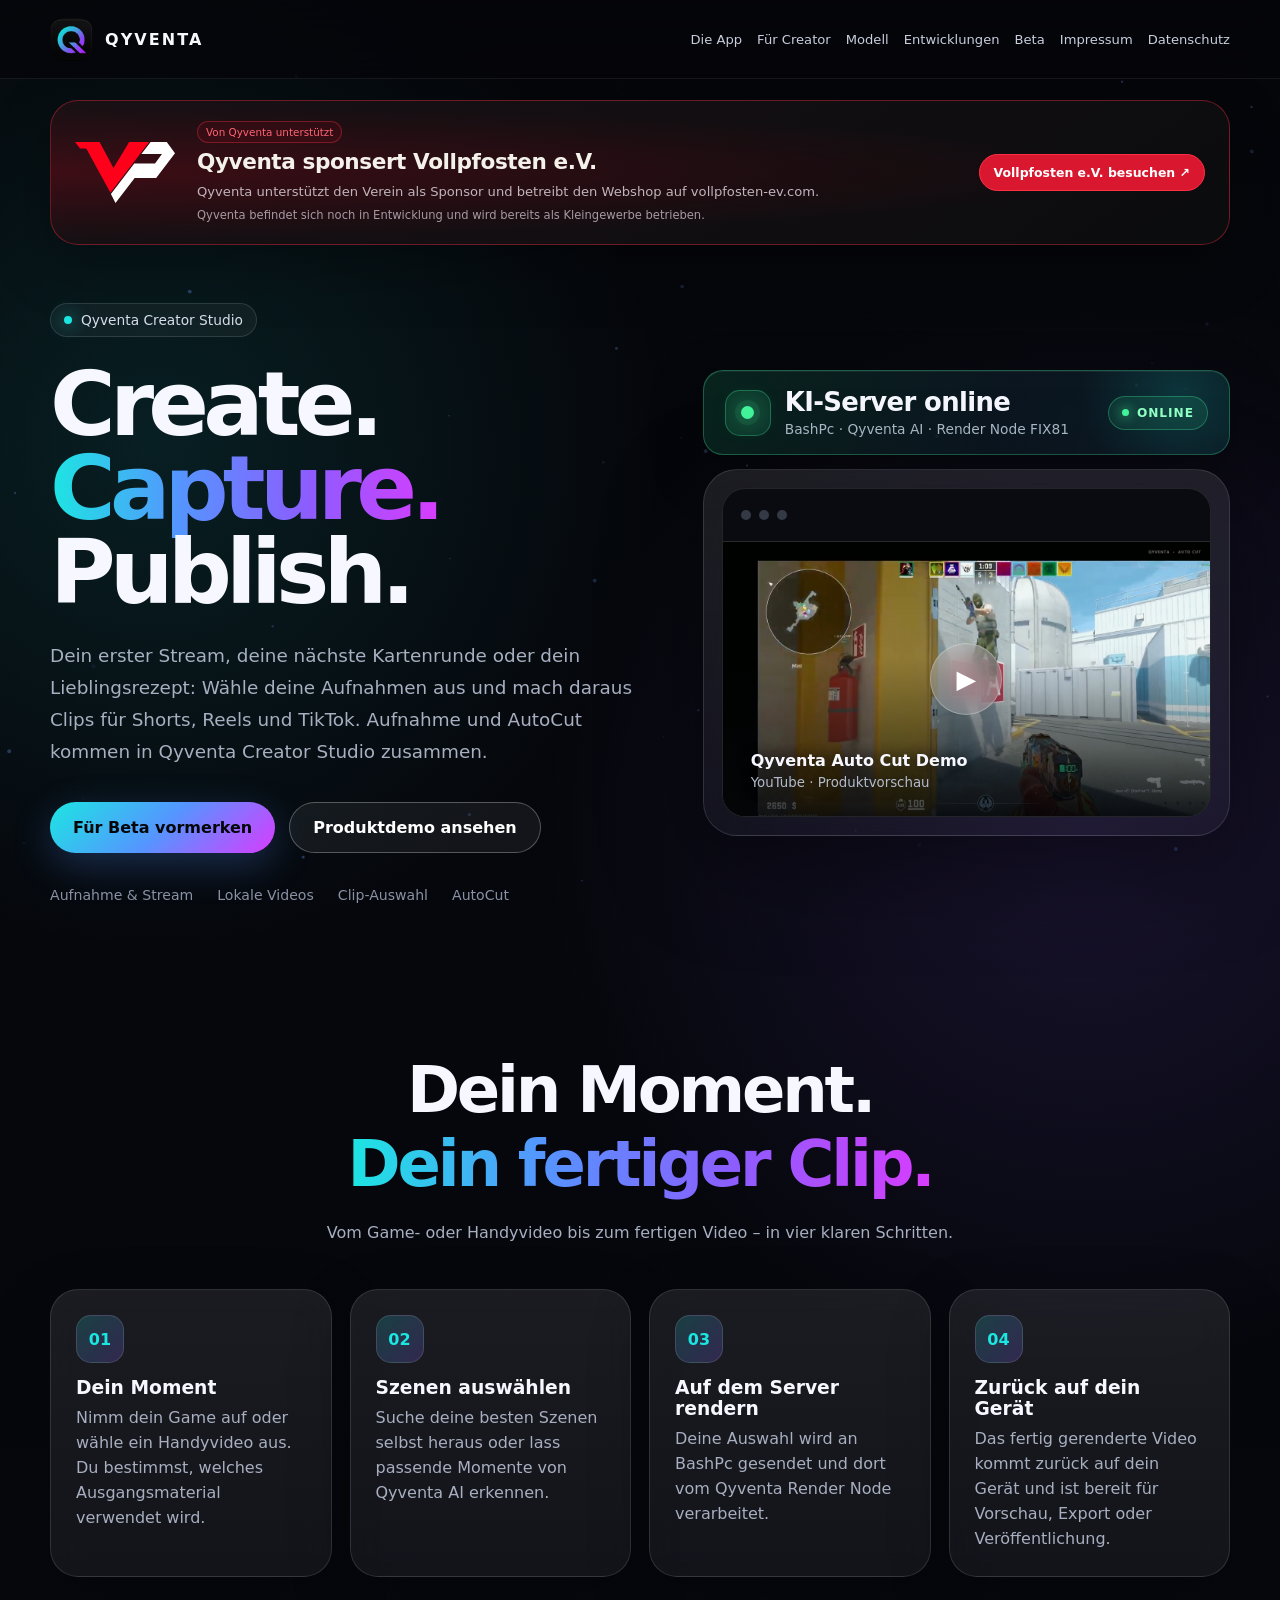
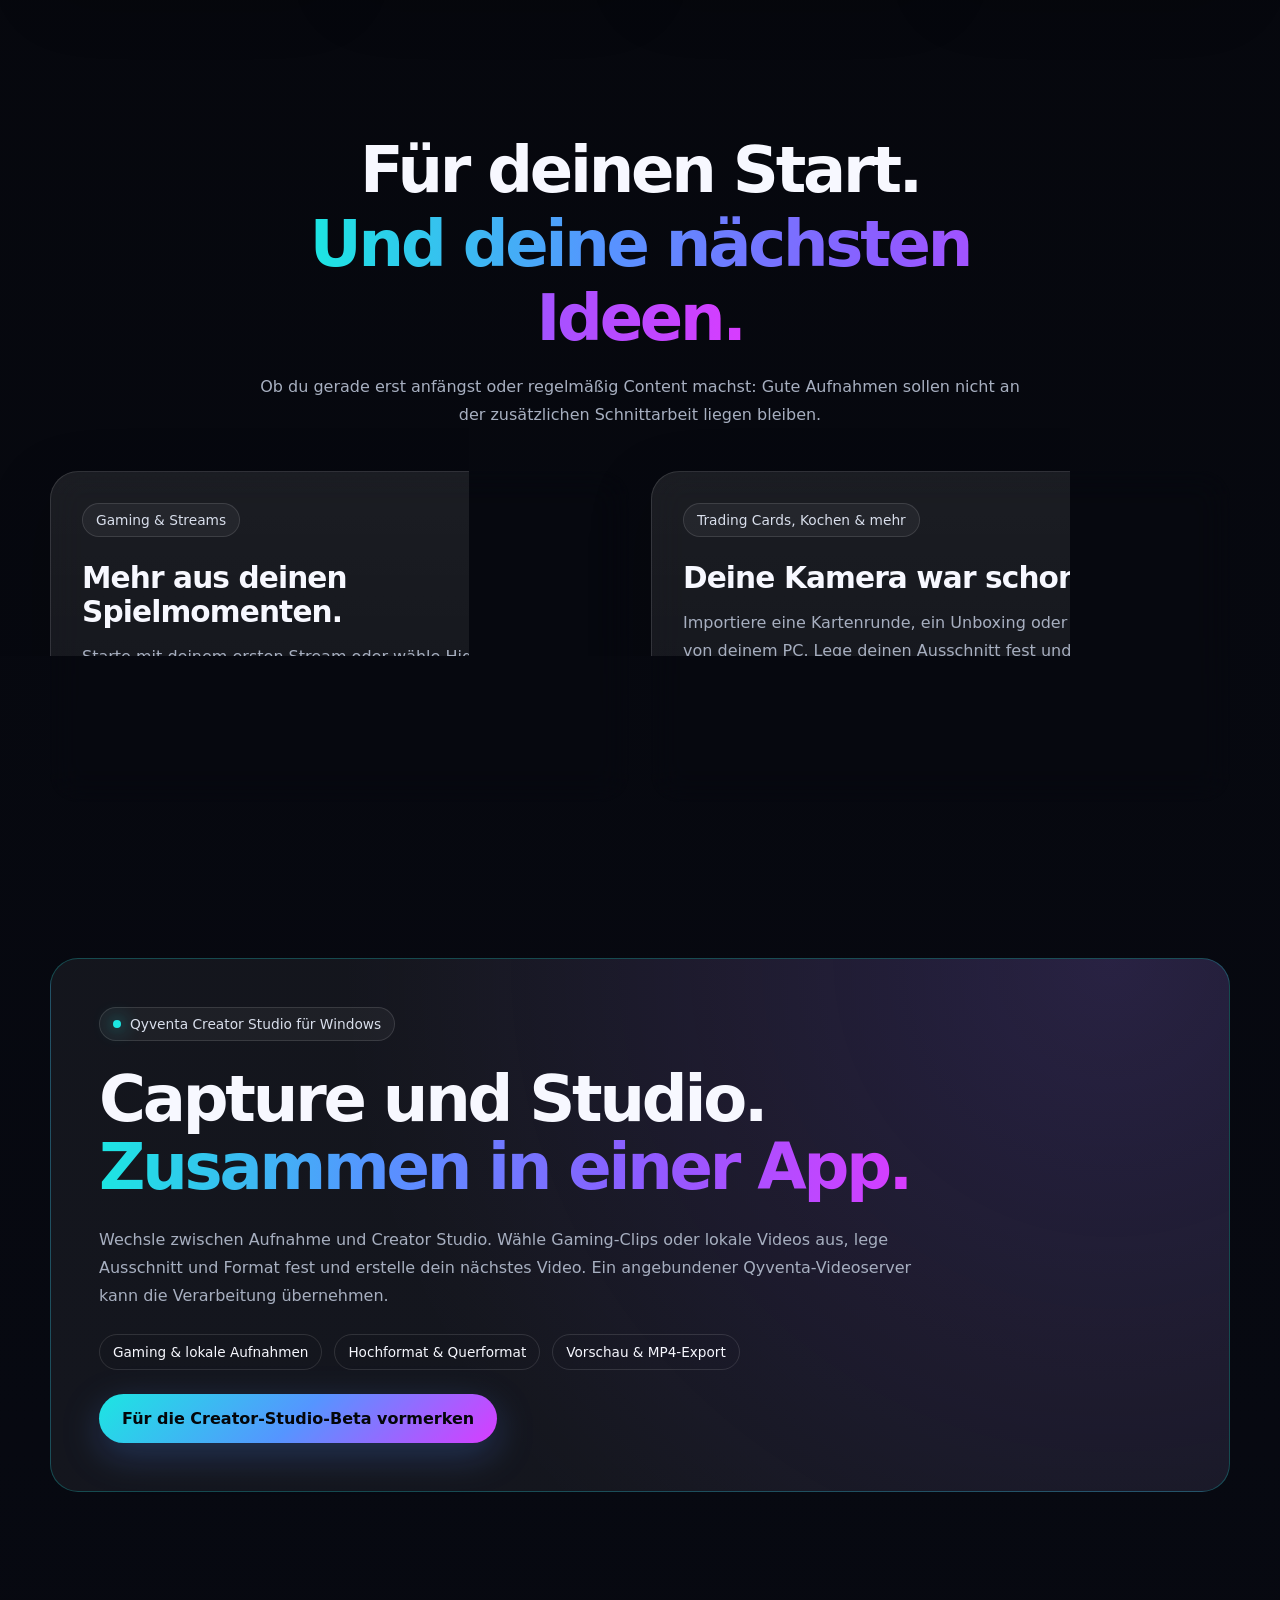
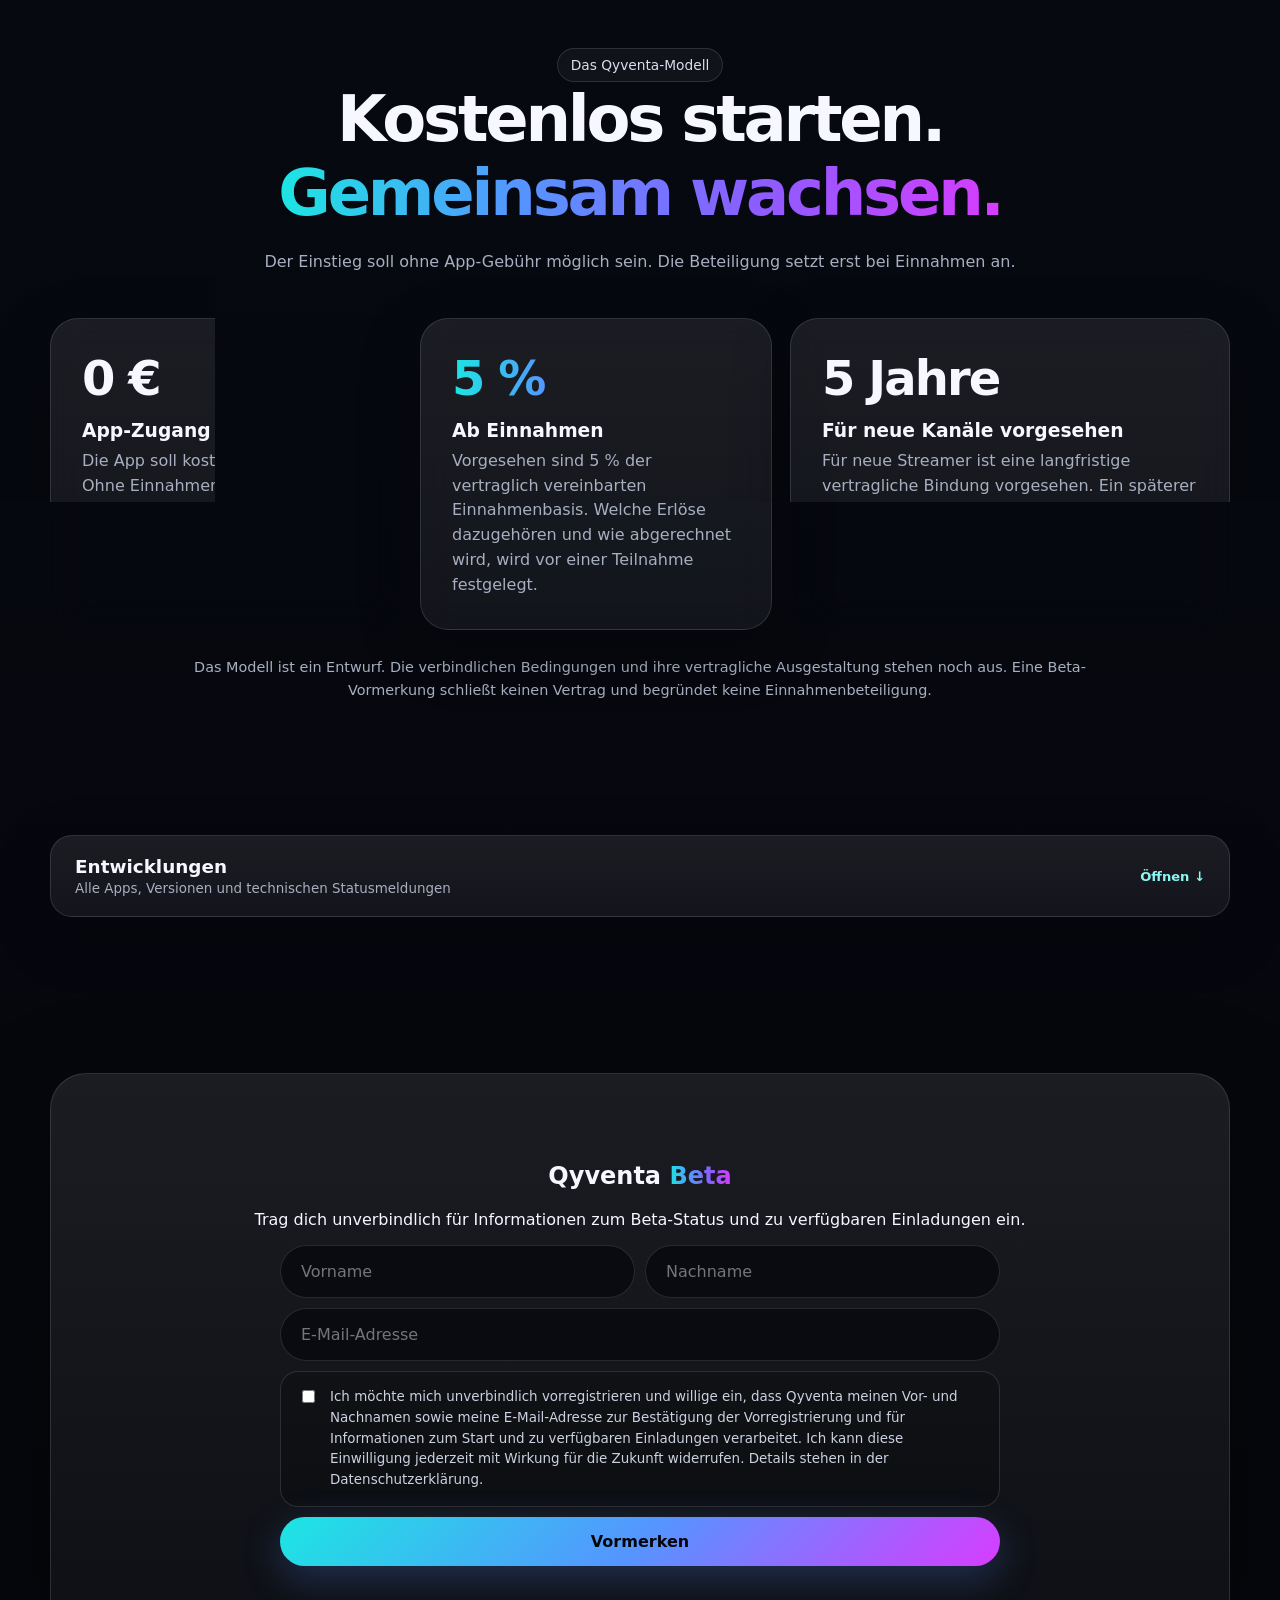
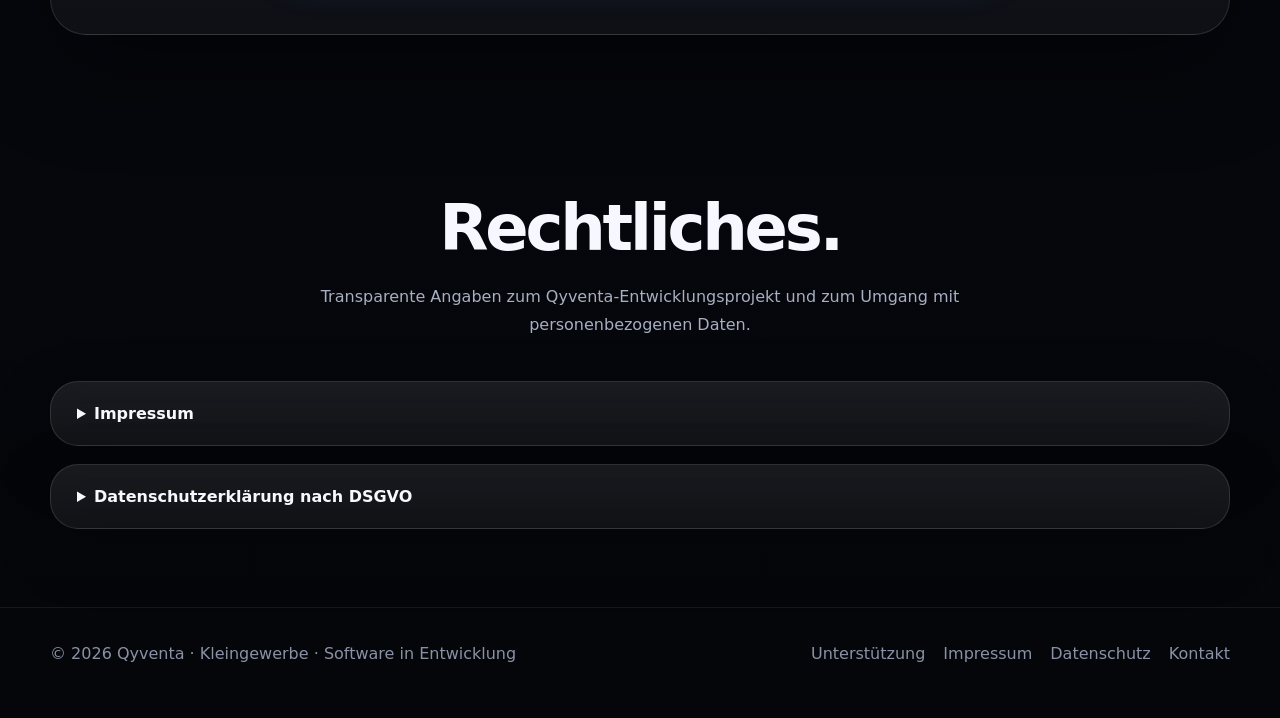
==== commit ea867730: "Move Vollpfosten sponsorship to the top homepage ribbon" ====
--- a/index.html
+++ b/index.html
@@ -39,23 +39,27 @@
   
     .partner-bottom{padding:18px 0 8px}.partner-bottom-row{display:flex;justify-content:center;align-items:center;gap:7px;color:var(--muted);font-size:.74rem}.partner-bottom-row a{color:#d9b267;text-decoration:none;border-bottom:1px solid rgba(217,178,103,.35);padding-bottom:1px}.partner-bottom-row a:hover{color:#f0c979;border-bottom-color:#f0c979}
 
-    /* Vollpfosten sponsorship */
+    /* Vollpfosten sponsorship at the top of the homepage */
+    #unterstuetzung{padding:22px 0 0;scroll-margin-top:100px}
+    #unterstuetzung .vp-sponsor{display:grid;grid-template-columns:100px minmax(0,1fr) auto;gap:22px;align-items:center;min-height:0;padding:20px 24px;background:radial-gradient(ellipse at 0% 50%,rgba(255,0,27,.16),transparent 65%),linear-gradient(145deg,#191014,#0b0c0e);border:1px solid rgba(255,48,70,.38);box-shadow:0 20px 60px rgba(0,0,0,.3)}
     #unterstuetzung .vp-sponsor-logo-link{display:block;border-radius:12px}
     #unterstuetzung .vp-sponsor-logo-link:focus-visible{outline:3px solid #fff;outline-offset:6px}
-    #unterstuetzung .vp-sponsor{display:grid;grid-template-columns:180px minmax(0,1fr);gap:36px;align-items:center;padding:38px;background:radial-gradient(ellipse at 0% 50%,rgba(255,0,27,.16),transparent 65%),linear-gradient(145deg,#191014,#0b0c0e);border:1px solid rgba(255,48,70,.38);box-shadow:0 20px 60px rgba(0,0,0,.3)}
-    #unterstuetzung .vp-sponsor-logo{width:180px;height:auto;margin:auto}
-    #unterstuetzung .vp-sponsor h3{color:#f4f1eb;font-size:clamp(1.3rem,3vw,1.8rem);line-height:1.2}
-    #unterstuetzung .vp-sponsor .eyebrow{color:#ff6473;border-color:rgba(255,48,70,.35);background:rgba(255,0,27,.08)}
-    #unterstuetzung .vp-sponsor .secondary{color:#fff;background:#d9172e;border-color:#ff3046}
+    #unterstuetzung .vp-sponsor-logo{width:100px;height:auto;margin:auto}
+    #unterstuetzung .vp-sponsor h2{margin:6px 0;color:#f4f1eb;font-size:clamp(1.05rem,2vw,1.35rem);line-height:1.25;letter-spacing:-.02em}
+    #unterstuetzung .vp-sponsor p{margin:0;font-size:.82rem;line-height:1.5;color:#c1b4bc}
+    #unterstuetzung .vp-sponsor small{display:block;margin-top:5px;font-size:.72rem;line-height:1.5;color:#a799a2}
+    #unterstuetzung .vp-sponsor .eyebrow{padding:4px 8px;font-size:.65rem;color:#ff6473;border-color:rgba(255,48,70,.35);background:rgba(255,0,27,.08)}
+    #unterstuetzung .vp-sponsor .secondary{padding:10px 14px;font-size:.78rem;white-space:nowrap;color:#fff;background:#d9172e;border-color:#ff3046}
     #unterstuetzung .vp-sponsor .secondary:hover{background:#ef233c}
     #unterstuetzung .vp-sponsor .secondary:focus-visible{outline:3px solid #fff;outline-offset:4px}
-    @media(max-width:620px){#unterstuetzung .vp-sponsor{grid-template-columns:1fr;gap:24px;padding:26px 22px}#unterstuetzung .vp-sponsor-logo{width:150px}}
+    @media(max-width:620px){#unterstuetzung{padding-top:16px}#unterstuetzung .vp-sponsor{grid-template-columns:72px minmax(0,1fr);gap:12px 16px;padding:18px 16px;border-radius:18px}#unterstuetzung .vp-sponsor-logo{width:72px}#unterstuetzung .vp-sponsor .secondary{grid-column:2;justify-self:start}#unterstuetzung .vp-sponsor h2{font-size:1.05rem}#unterstuetzung .vp-sponsor p{font-size:.76rem}}
   </style>
 </head>
 <body>
 <canvas id="particles"></canvas>
 <header><div class="wrap"><nav><a class="brand" href="#top"><img src="qyventa-icon.png" alt="Qyventa"><span>QYVENTA</span></a><div class="navlinks" id="navLinks"><a href="#features">Die App</a><a href="#creators">Für Creator</a><a href="#modell">Modell</a><a href="#status">Entwicklungen</a><a href="#beta">Beta</a><a href="#impressum">Impressum</a><a href="#datenschutz">Datenschutz</a></div><button class="menu" id="menuBtn" aria-label="Menü">☰</button></nav></div></header>
 <main id="top">
+<section id="unterstuetzung" aria-labelledby="unterstuetzung-title"><div class="wrap"><article class="card vp-sponsor"><a class="vp-sponsor-logo-link" href="https://vollpfosten-ev.com/" target="_blank" rel="noopener noreferrer" aria-label="Vollpfosten-Website öffnen"><img class="vp-sponsor-logo" src="vollpfosten-logo.svg" width="1227" height="740" alt="Vollpfosten VP Clanlogo" loading="eager"></a><div class="vp-sponsor-copy"><span class="eyebrow">Von Qyventa unterstützt</span><h2 id="unterstuetzung-title">Qyventa sponsert Vollpfosten e.V.</h2><p>Qyventa unterstützt den Verein als Sponsor und betreibt den Webshop auf vollpfosten-ev.com.</p><small>Qyventa befindet sich noch in Entwicklung und wird bereits als Kleingewerbe betrieben.</small></div><a class="secondary" href="https://vollpfosten-ev.com/" target="_blank" rel="noopener noreferrer">Vollpfosten e.V. besuchen ↗</a></article></div></section>
 <section class="hero"><div class="wrap hero-grid"><div><span class="eyebrow"><span class="dot"></span> Qyventa Creator Studio</span><h1>Create.<br><span class="gradient-text">Capture.</span><br>Publish.</h1><p>Dein erster Stream, deine nächste Kartenrunde oder dein Lieblingsrezept: Wähle deine Aufnahmen aus und mach daraus Clips für Shorts, Reels und TikTok. Aufnahme und AutoCut kommen in Qyventa Creator Studio zusammen.</p><div class="hero-actions"><a class="primary" href="#beta">Für Beta vormerken</a><button class="secondary" id="openDemo">Produktdemo ansehen</button></div><div class="trust"><span>Aufnahme &amp; Stream</span><span>Lokale Videos</span><span>Clip-Auswahl</span><span>AutoCut</span></div></div><div class="hero-media"><aside class="system-online-bar" id="aiServerBanner" aria-live="polite"><div class="system-online-main"><span class="server-orb" aria-hidden="true"></span><div class="system-online-copy"><strong id="aiServerTitle">KI-Server online</strong><span id="aiServerMeta">BashPc · Qyventa AI · Render Node FIX81</span></div></div><span class="online-chip" id="aiServerChip">ONLINE</span></aside><div class="stage" id="tiltCard"><div class="video-shell"><div class="browserbar"><i></i><i></i><i></i></div><div class="video" id="inlineVideo" data-video-id="r0_t5Qmhwr4"><img class="video-thumbnail" src="qyventa-demo-thumbnail.jpg" alt="Qyventa Auto-Cut Produktdemo"><div class="video-copy"><strong>Qyventa Auto Cut Demo</strong><small>YouTube · Produktvorschau</small></div><button class="play" id="openDemo2" aria-label="YouTube-Video direkt auf der Seite abspielen">▶</button></div></div></div></div></div></section>
 <section id="features"><div class="wrap"><div class="section-head reveal"><h2>Dein Moment.<br><span class="gradient-text">Dein fertiger Clip.</span></h2><p>Vom Game- oder Handyvideo bis zum fertigen Video – in vier klaren Schritten.</p></div><div class="features">
 <article class="card reveal"><div class="icon">01</div><h3>Dein Moment</h3><p>Nimm dein Game auf oder wähle ein Handyvideo aus. Du bestimmst, welches Ausgangsmaterial verwendet wird.</p></article>
@@ -70,7 +74,7 @@
 <section id="studio"><div class="wrap"><div class="studio-update reveal"><span class="eyebrow"><span class="dot"></span> Qyventa Creator Studio für Windows</span><h2>Capture und Studio.<br><span class="gradient-text">Zusammen in einer App.</span></h2><p>Wechsle zwischen Aufnahme und Creator Studio. Wähle Gaming-Clips oder lokale Videos aus, lege Ausschnitt und Format fest und erstelle dein nächstes Video. Ein angebundener Qyventa-Videoserver kann die Verarbeitung übernehmen.</p><div class="studio-tags"><span>Gaming &amp; lokale Aufnahmen</span><span>Hochformat &amp; Querformat</span><span>Vorschau &amp; MP4-Export</span></div><a class="primary" href="#beta">Für die Creator-Studio-Beta vormerken</a></div></div></section>
 <section id="modell"><div class="wrap"><div class="section-head reveal"><span class="eyebrow">Das Qyventa-Modell</span><h2>Kostenlos starten.<br><span class="gradient-text">Gemeinsam wachsen.</span></h2><p>Der Einstieg soll ohne App-Gebühr möglich sein. Die Beteiligung setzt erst bei Einnahmen an.</p></div><div class="model-grid"><article class="card reveal"><div class="model-number">0 €</div><h3>App-Zugang</h3><p>Die App soll kostenlos nutzbar sein. Ohne Einnahmen fällt nach dem geplanten Modell keine Einnahmenbeteiligung an.</p></article><article class="card reveal"><div class="model-number gradient-text">5 %</div><h3>Ab Einnahmen</h3><p>Vorgesehen sind 5 % der vertraglich vereinbarten Einnahmenbasis. Welche Erlöse dazugehören und wie abgerechnet wird, wird vor einer Teilnahme festgelegt.</p></article><article class="card reveal"><div class="model-number">5 Jahre</div><h3>Für neue Kanäle vorgesehen</h3><p>Für neue Streamer ist eine langfristige vertragliche Bindung vorgesehen. Ein späterer App-Wechsel soll die vereinbarte Beteiligung nicht beenden. Bestehende Kanäle erhalten separate Bedingungen.</p></article></div><p class="model-note reveal">Das Modell ist ein Entwurf. Die verbindlichen Bedingungen und ihre vertragliche Ausgestaltung stehen noch aus. Eine Beta-Vormerkung schließt keinen Vertrag und begründet keine Einnahmenbeteiligung.</p></div></section>
 <section id="status"><div class="wrap"><details class="development-panel reveal" id="developmentPanel"><summary><span class="development-label"><strong>Entwicklungen</strong><small>Alle Apps, Versionen und technischen Statusmeldungen</small></span><span class="development-action" aria-hidden="true"></span></summary><div class="development-body"><div class="project-notice" id="projectNotice">Status wird geladen …</div><div class="status-grid" id="statusGrid"><div class="status-error">Status wird geladen …</div></div><div class="status-meta"><span>Geprüft: <strong id="statusChecked">–</strong></span><span>Datenstand: <strong id="statusDataDate">–</strong></span><span>Nächste Prüfung: <strong id="statusNextCheck">–</strong></span></div></div></details></div></section>
-<section id="unterstuetzung" aria-labelledby="unterstuetzung-title"><div class="wrap"><div class="section-head reveal"><h2 id="unterstuetzung-title">Von Qyventa <span class="gradient-text">unterstützt.</span></h2><p>Qyventa befindet sich noch in Entwicklung und wird bereits als Kleingewerbe betrieben.</p></div><article class="card reveal vp-sponsor"><a class="vp-sponsor-logo-link" href="https://vollpfosten-ev.com/" target="_blank" rel="noopener noreferrer" aria-label="Vollpfosten-Website öffnen"><img class="vp-sponsor-logo" src="vollpfosten-logo.svg" width="1227" height="740" alt="Vollpfosten VP Clanlogo" loading="lazy"></a><div class="vp-sponsor-copy"><span class="eyebrow">Von Qyventa unterstützt</span><h3>Qyventa sponsert Vollpfosten e.V.</h3><p>Qyventa unterstützt den Verein Vollpfosten e.V. als Sponsor und betreibt den Webshop auf vollpfosten-ev.com.</p><div class="hero-actions"><a class="secondary" href="https://vollpfosten-ev.com/" target="_blank" rel="noopener noreferrer">Vollpfosten e.V. besuchen ↗</a></div></div></article></div></section>
+
 <section id="beta"><div class="wrap"><div class="cta reveal"><h2>Qyventa <span class="gradient-text">Beta</span></h2><p>Trag dich unverbindlich für Informationen zum Beta-Status und zu verfügbaren Einladungen ein.</p><form class="signup" action="https://formsubmit.co/bascore@gmail.com" method="POST"><input name="vorname" placeholder="Vorname" required><input name="nachname" placeholder="Nachname" required><input class="email-field" type="email" name="email" placeholder="E-Mail-Adresse" required><label class="consent"><input type="checkbox" name="DSGVO-Einwilligung" value="erteilt" required><span>Ich möchte mich unverbindlich vorregistrieren und willige ein, dass Qyventa meinen Vor- und Nachnamen sowie meine E-Mail-Adresse zur Bestätigung der Vorregistrierung und für Informationen zum Start und zu verfügbaren Einladungen verarbeitet. Ich kann diese Einwilligung jederzeit mit Wirkung für die Zukunft widerrufen. Details stehen in der <a href="#datenschutz">Datenschutzerklärung</a>.</span></label><input type="hidden" name="_subject" value="Qyventa Beta Vorregistrierung"><input type="hidden" name="_captcha" value="false"><button class="primary" type="submit">Vormerken</button></form></div></div></section>
     <section class="legal-section" id="rechtliches">
       <div class="wrap">
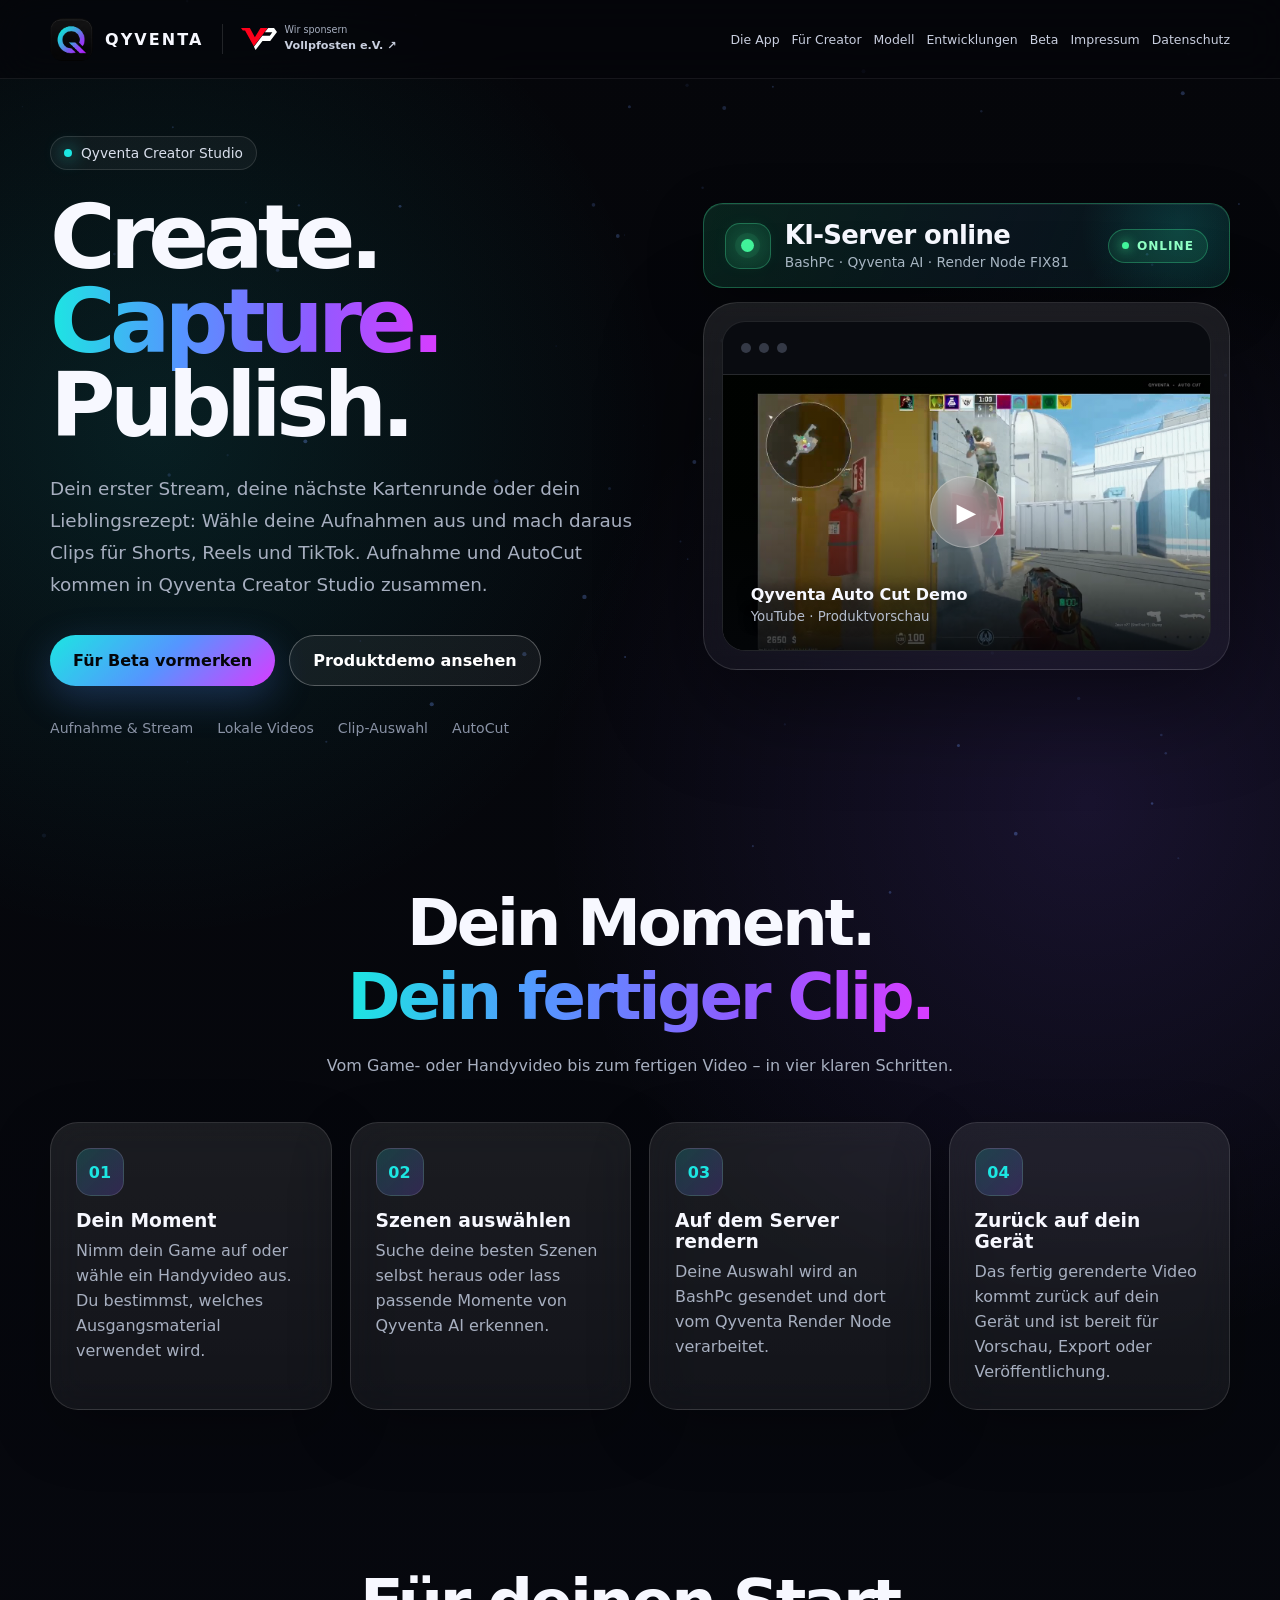
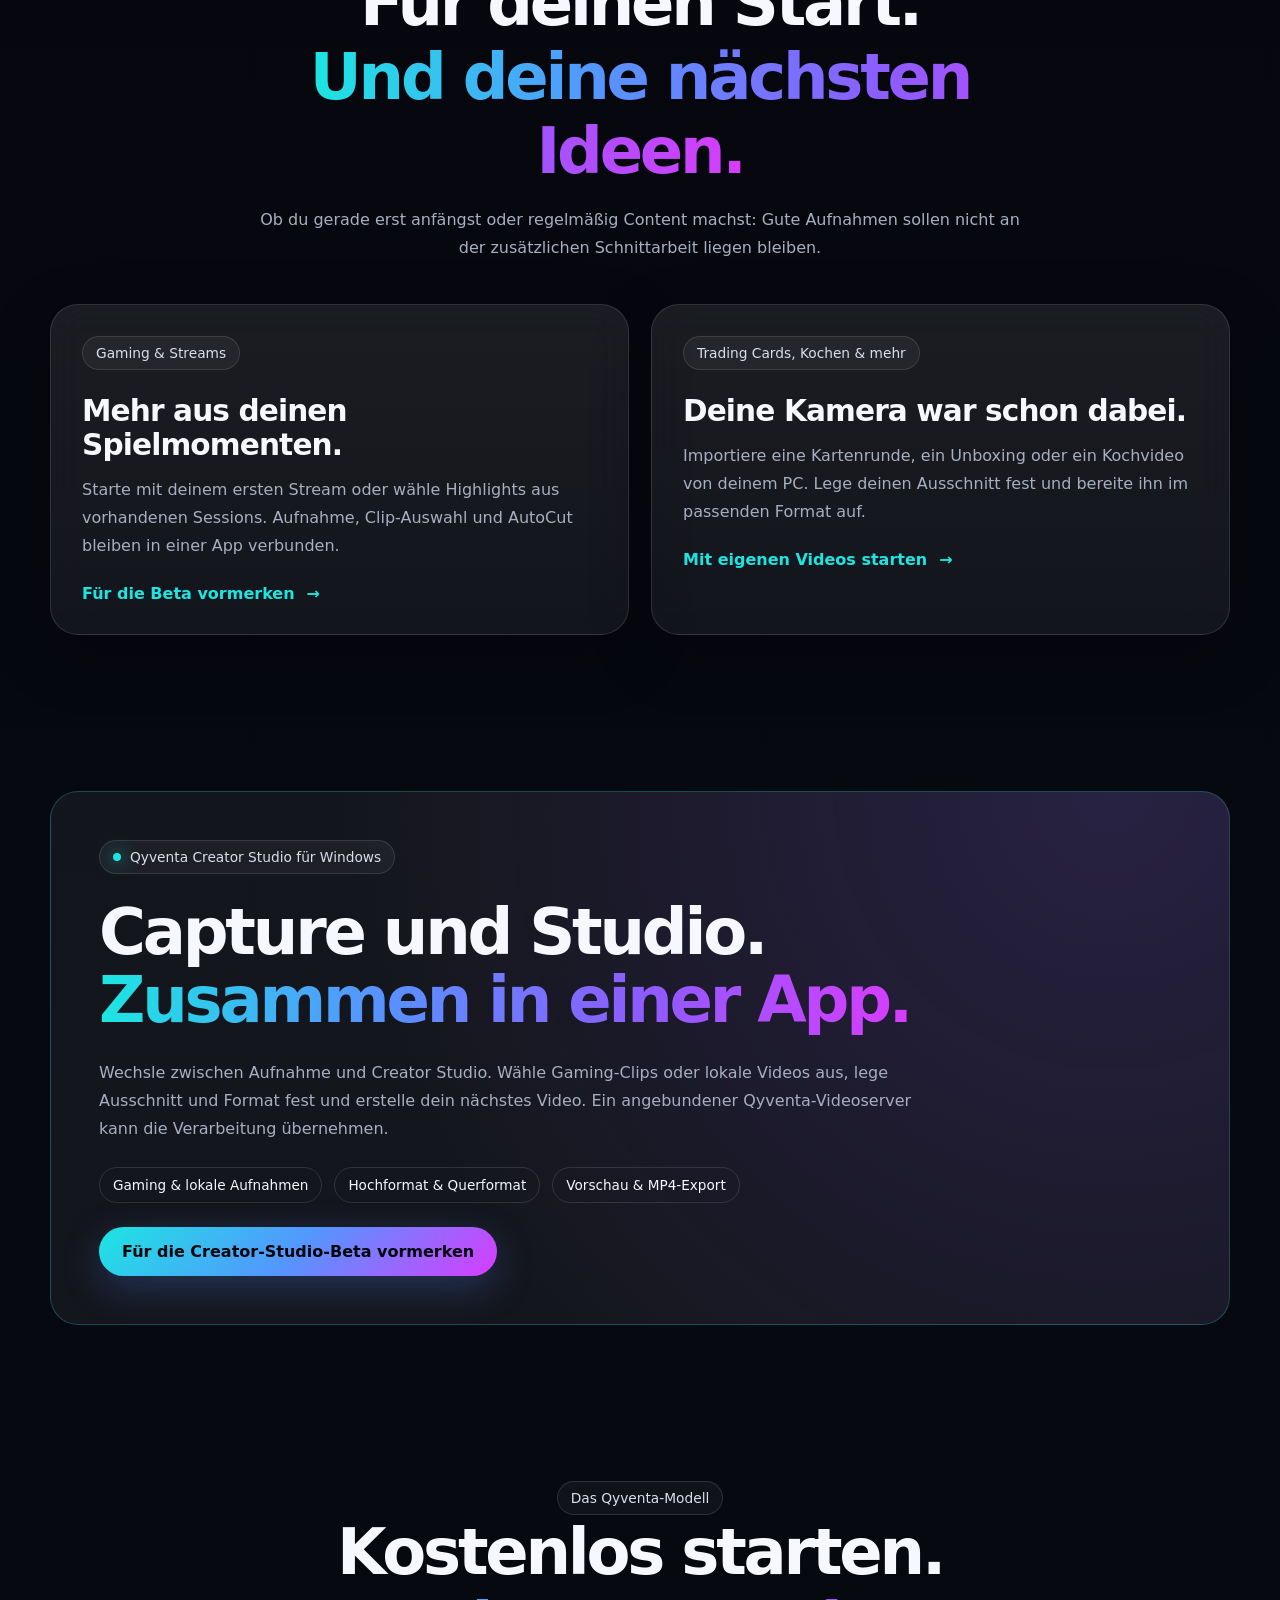
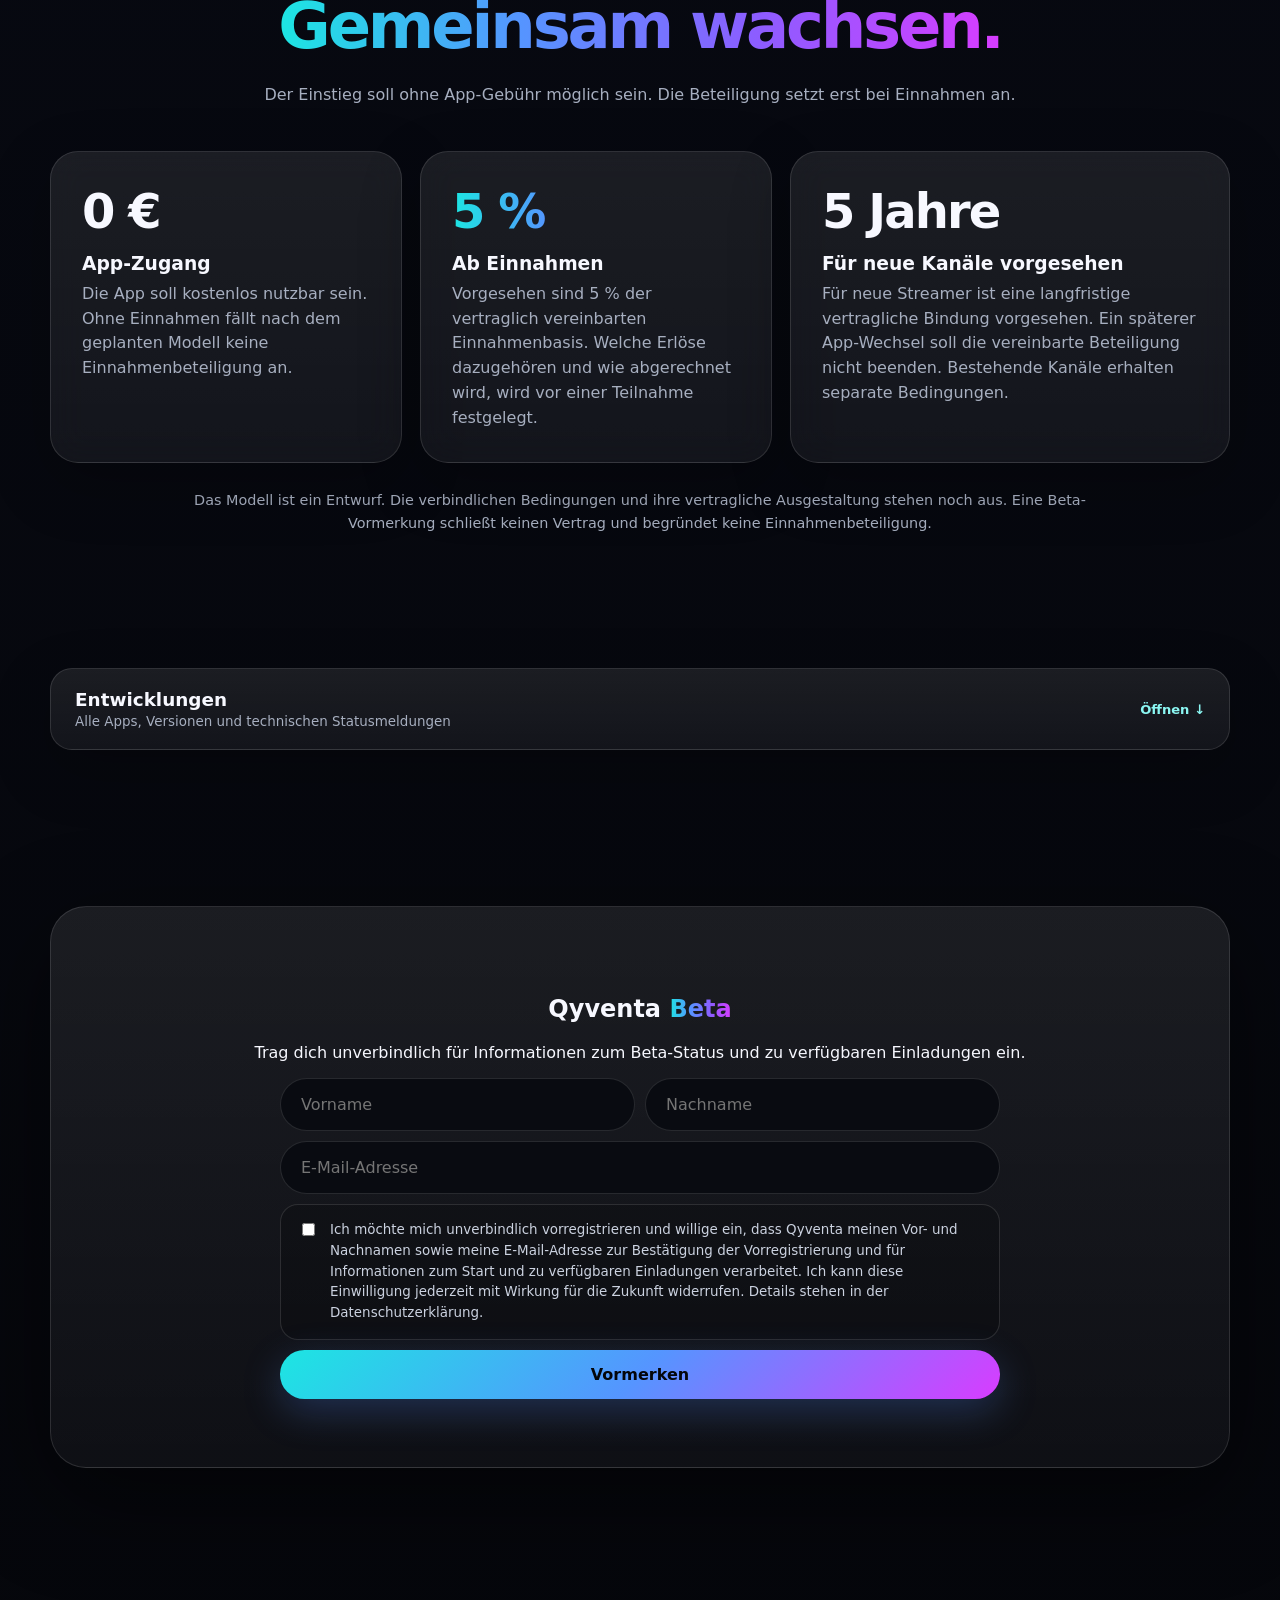
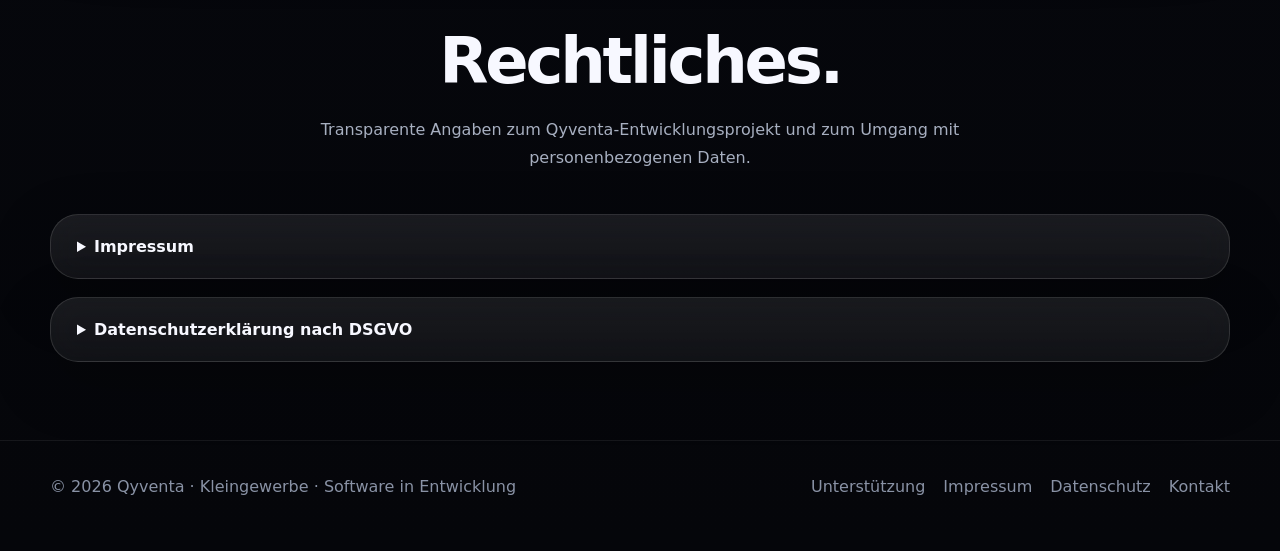
==== commit 336d9439: "Move club sponsorship into compact Qyventa header link" ====
--- a/index.html
+++ b/index.html
@@ -39,27 +39,18 @@
   
     .partner-bottom{padding:18px 0 8px}.partner-bottom-row{display:flex;justify-content:center;align-items:center;gap:7px;color:var(--muted);font-size:.74rem}.partner-bottom-row a{color:#d9b267;text-decoration:none;border-bottom:1px solid rgba(217,178,103,.35);padding-bottom:1px}.partner-bottom-row a:hover{color:#f0c979;border-bottom-color:#f0c979}
 
-    /* Vollpfosten sponsorship at the top of the homepage */
-    #unterstuetzung{padding:22px 0 0;scroll-margin-top:100px}
-    #unterstuetzung .vp-sponsor{display:grid;grid-template-columns:100px minmax(0,1fr) auto;gap:22px;align-items:center;min-height:0;padding:20px 24px;background:radial-gradient(ellipse at 0% 50%,rgba(255,0,27,.16),transparent 65%),linear-gradient(145deg,#191014,#0b0c0e);border:1px solid rgba(255,48,70,.38);box-shadow:0 20px 60px rgba(0,0,0,.3)}
-    #unterstuetzung .vp-sponsor-logo-link{display:block;border-radius:12px}
-    #unterstuetzung .vp-sponsor-logo-link:focus-visible{outline:3px solid #fff;outline-offset:6px}
-    #unterstuetzung .vp-sponsor-logo{width:100px;height:auto;margin:auto}
-    #unterstuetzung .vp-sponsor h2{margin:6px 0;color:#f4f1eb;font-size:clamp(1.05rem,2vw,1.35rem);line-height:1.25;letter-spacing:-.02em}
-    #unterstuetzung .vp-sponsor p{margin:0;font-size:.82rem;line-height:1.5;color:#c1b4bc}
-    #unterstuetzung .vp-sponsor small{display:block;margin-top:5px;font-size:.72rem;line-height:1.5;color:#a799a2}
-    #unterstuetzung .vp-sponsor .eyebrow{padding:4px 8px;font-size:.65rem;color:#ff6473;border-color:rgba(255,48,70,.35);background:rgba(255,0,27,.08)}
-    #unterstuetzung .vp-sponsor .secondary{padding:10px 14px;font-size:.78rem;white-space:nowrap;color:#fff;background:#d9172e;border-color:#ff3046}
-    #unterstuetzung .vp-sponsor .secondary:hover{background:#ef233c}
-    #unterstuetzung .vp-sponsor .secondary:focus-visible{outline:3px solid #fff;outline-offset:4px}
-    @media(max-width:620px){#unterstuetzung{padding-top:16px}#unterstuetzung .vp-sponsor{grid-template-columns:72px minmax(0,1fr);gap:12px 16px;padding:18px 16px;border-radius:18px}#unterstuetzung .vp-sponsor-logo{width:72px}#unterstuetzung .vp-sponsor .secondary{grid-column:2;justify-self:start}#unterstuetzung .vp-sponsor h2{font-size:1.05rem}#unterstuetzung .vp-sponsor p{font-size:.76rem}}
+    /* Compact club sponsorship beside the Qyventa brand */
+    .header-brands{display:flex;align-items:center;gap:18px;flex-shrink:0}.header-sponsor{display:flex;align-items:center;gap:8px;padding-left:18px;border-left:1px solid var(--line);color:#c8cede;line-height:1.3}.header-sponsor img{width:36px;height:24px;object-fit:contain}.header-sponsor span{display:grid;gap:2px;white-space:nowrap}.header-sponsor small{font-size:.6rem;color:var(--muted)}.header-sponsor strong{font-size:.7rem;font-weight:650}.header-sponsor:hover strong{color:#fff}
+    @media(min-width:901px){nav{gap:18px}.navlinks{gap:12px;font-size:.78rem}}
+    @media(max-width:1100px) and (min-width:901px){.header-brands{gap:12px}.header-sponsor{padding-left:12px}.navlinks{gap:9px;font-size:.72rem}nav{gap:12px}}
+    @media(max-width:620px){nav{gap:10px}.header-brands{gap:10px;min-width:0}.brand{gap:7px;font-size:.83rem}.header-sponsor{gap:6px;padding-left:10px}.header-sponsor img{width:28px;height:20px}.header-sponsor small{font-size:.53rem}.header-sponsor strong{font-size:.6rem}.menu{flex-shrink:0}}
+    @media(max-width:359px){.header-brands{gap:7px}.header-sponsor{padding-left:7px}.header-sponsor img{width:23px}.brand{font-size:.75rem}.brand img{width:32px;height:32px}}
   </style>
 </head>
 <body>
 <canvas id="particles"></canvas>
-<header><div class="wrap"><nav><a class="brand" href="#top"><img src="qyventa-icon.png" alt="Qyventa"><span>QYVENTA</span></a><div class="navlinks" id="navLinks"><a href="#features">Die App</a><a href="#creators">Für Creator</a><a href="#modell">Modell</a><a href="#status">Entwicklungen</a><a href="#beta">Beta</a><a href="#impressum">Impressum</a><a href="#datenschutz">Datenschutz</a></div><button class="menu" id="menuBtn" aria-label="Menü">☰</button></nav></div></header>
+<header><div class="wrap"><nav><div class="header-brands"><a class="brand" href="#top"><img src="qyventa-icon.png" alt="Qyventa"><span>QYVENTA</span></a><a id="unterstuetzung" class="header-sponsor" href="https://vollpfosten-ev.com/" target="_blank" rel="noopener noreferrer" aria-label="Qyventa sponsert Vollpfosten e.V. – Vereinswebsite öffnen"><img src="vollpfosten-logo.svg" width="36" height="24" alt=""><span><small>Wir sponsern</small><strong>Vollpfosten e.V. ↗</strong></span></a></div><div class="navlinks" id="navLinks"><a href="#features">Die App</a><a href="#creators">Für Creator</a><a href="#modell">Modell</a><a href="#status">Entwicklungen</a><a href="#beta">Beta</a><a href="#impressum">Impressum</a><a href="#datenschutz">Datenschutz</a></div><button class="menu" id="menuBtn" aria-label="Menü">☰</button></nav></div></header>
 <main id="top">
-<section id="unterstuetzung" aria-labelledby="unterstuetzung-title"><div class="wrap"><article class="card vp-sponsor"><a class="vp-sponsor-logo-link" href="https://vollpfosten-ev.com/" target="_blank" rel="noopener noreferrer" aria-label="Vollpfosten-Website öffnen"><img class="vp-sponsor-logo" src="vollpfosten-logo.svg" width="1227" height="740" alt="Vollpfosten VP Clanlogo" loading="eager"></a><div class="vp-sponsor-copy"><span class="eyebrow">Von Qyventa unterstützt</span><h2 id="unterstuetzung-title">Qyventa sponsert Vollpfosten e.V.</h2><p>Qyventa unterstützt den Verein als Sponsor und betreibt den Webshop auf vollpfosten-ev.com.</p><small>Qyventa befindet sich noch in Entwicklung und wird bereits als Kleingewerbe betrieben.</small></div><a class="secondary" href="https://vollpfosten-ev.com/" target="_blank" rel="noopener noreferrer">Vollpfosten e.V. besuchen ↗</a></article></div></section>
 <section class="hero"><div class="wrap hero-grid"><div><span class="eyebrow"><span class="dot"></span> Qyventa Creator Studio</span><h1>Create.<br><span class="gradient-text">Capture.</span><br>Publish.</h1><p>Dein erster Stream, deine nächste Kartenrunde oder dein Lieblingsrezept: Wähle deine Aufnahmen aus und mach daraus Clips für Shorts, Reels und TikTok. Aufnahme und AutoCut kommen in Qyventa Creator Studio zusammen.</p><div class="hero-actions"><a class="primary" href="#beta">Für Beta vormerken</a><button class="secondary" id="openDemo">Produktdemo ansehen</button></div><div class="trust"><span>Aufnahme &amp; Stream</span><span>Lokale Videos</span><span>Clip-Auswahl</span><span>AutoCut</span></div></div><div class="hero-media"><aside class="system-online-bar" id="aiServerBanner" aria-live="polite"><div class="system-online-main"><span class="server-orb" aria-hidden="true"></span><div class="system-online-copy"><strong id="aiServerTitle">KI-Server online</strong><span id="aiServerMeta">BashPc · Qyventa AI · Render Node FIX81</span></div></div><span class="online-chip" id="aiServerChip">ONLINE</span></aside><div class="stage" id="tiltCard"><div class="video-shell"><div class="browserbar"><i></i><i></i><i></i></div><div class="video" id="inlineVideo" data-video-id="r0_t5Qmhwr4"><img class="video-thumbnail" src="qyventa-demo-thumbnail.jpg" alt="Qyventa Auto-Cut Produktdemo"><div class="video-copy"><strong>Qyventa Auto Cut Demo</strong><small>YouTube · Produktvorschau</small></div><button class="play" id="openDemo2" aria-label="YouTube-Video direkt auf der Seite abspielen">▶</button></div></div></div></div></div></section>
 <section id="features"><div class="wrap"><div class="section-head reveal"><h2>Dein Moment.<br><span class="gradient-text">Dein fertiger Clip.</span></h2><p>Vom Game- oder Handyvideo bis zum fertigen Video – in vier klaren Schritten.</p></div><div class="features">
 <article class="card reveal"><div class="icon">01</div><h3>Dein Moment</h3><p>Nimm dein Game auf oder wähle ein Handyvideo aus. Du bestimmst, welches Ausgangsmaterial verwendet wird.</p></article>
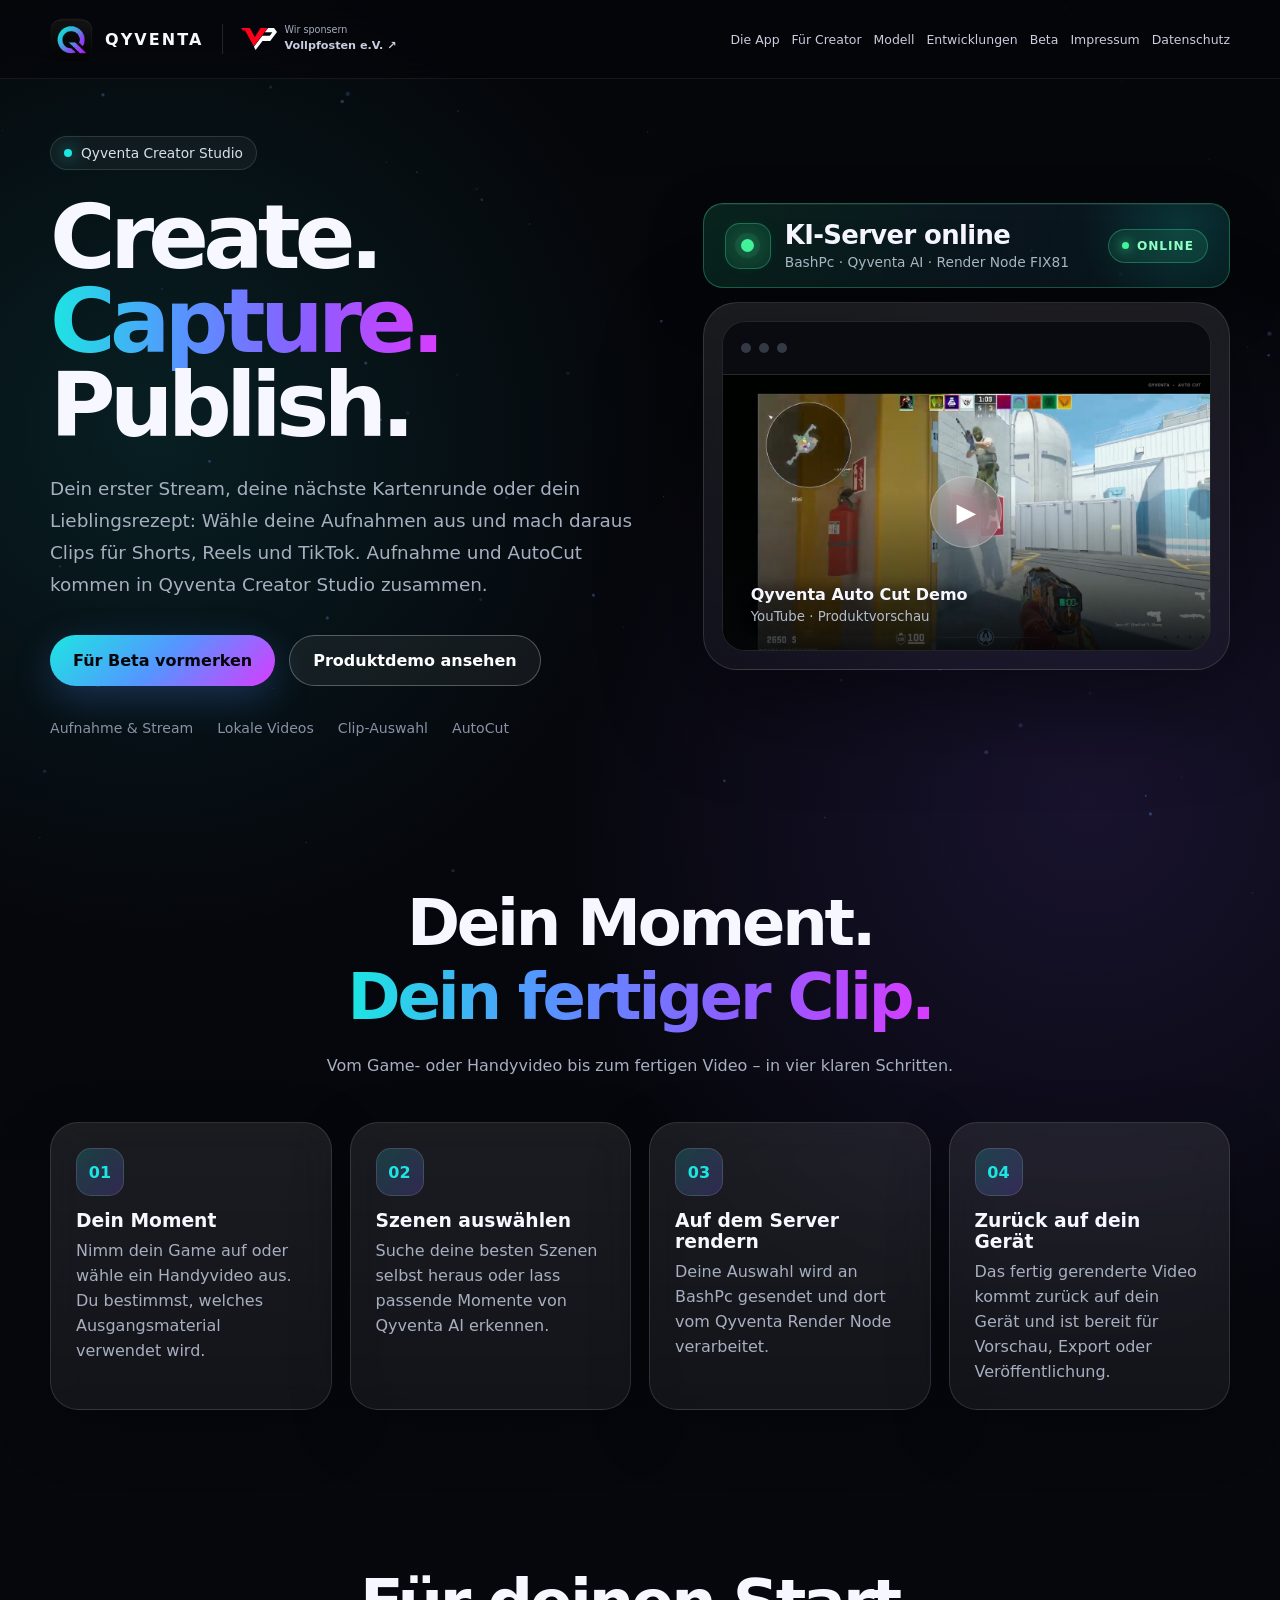
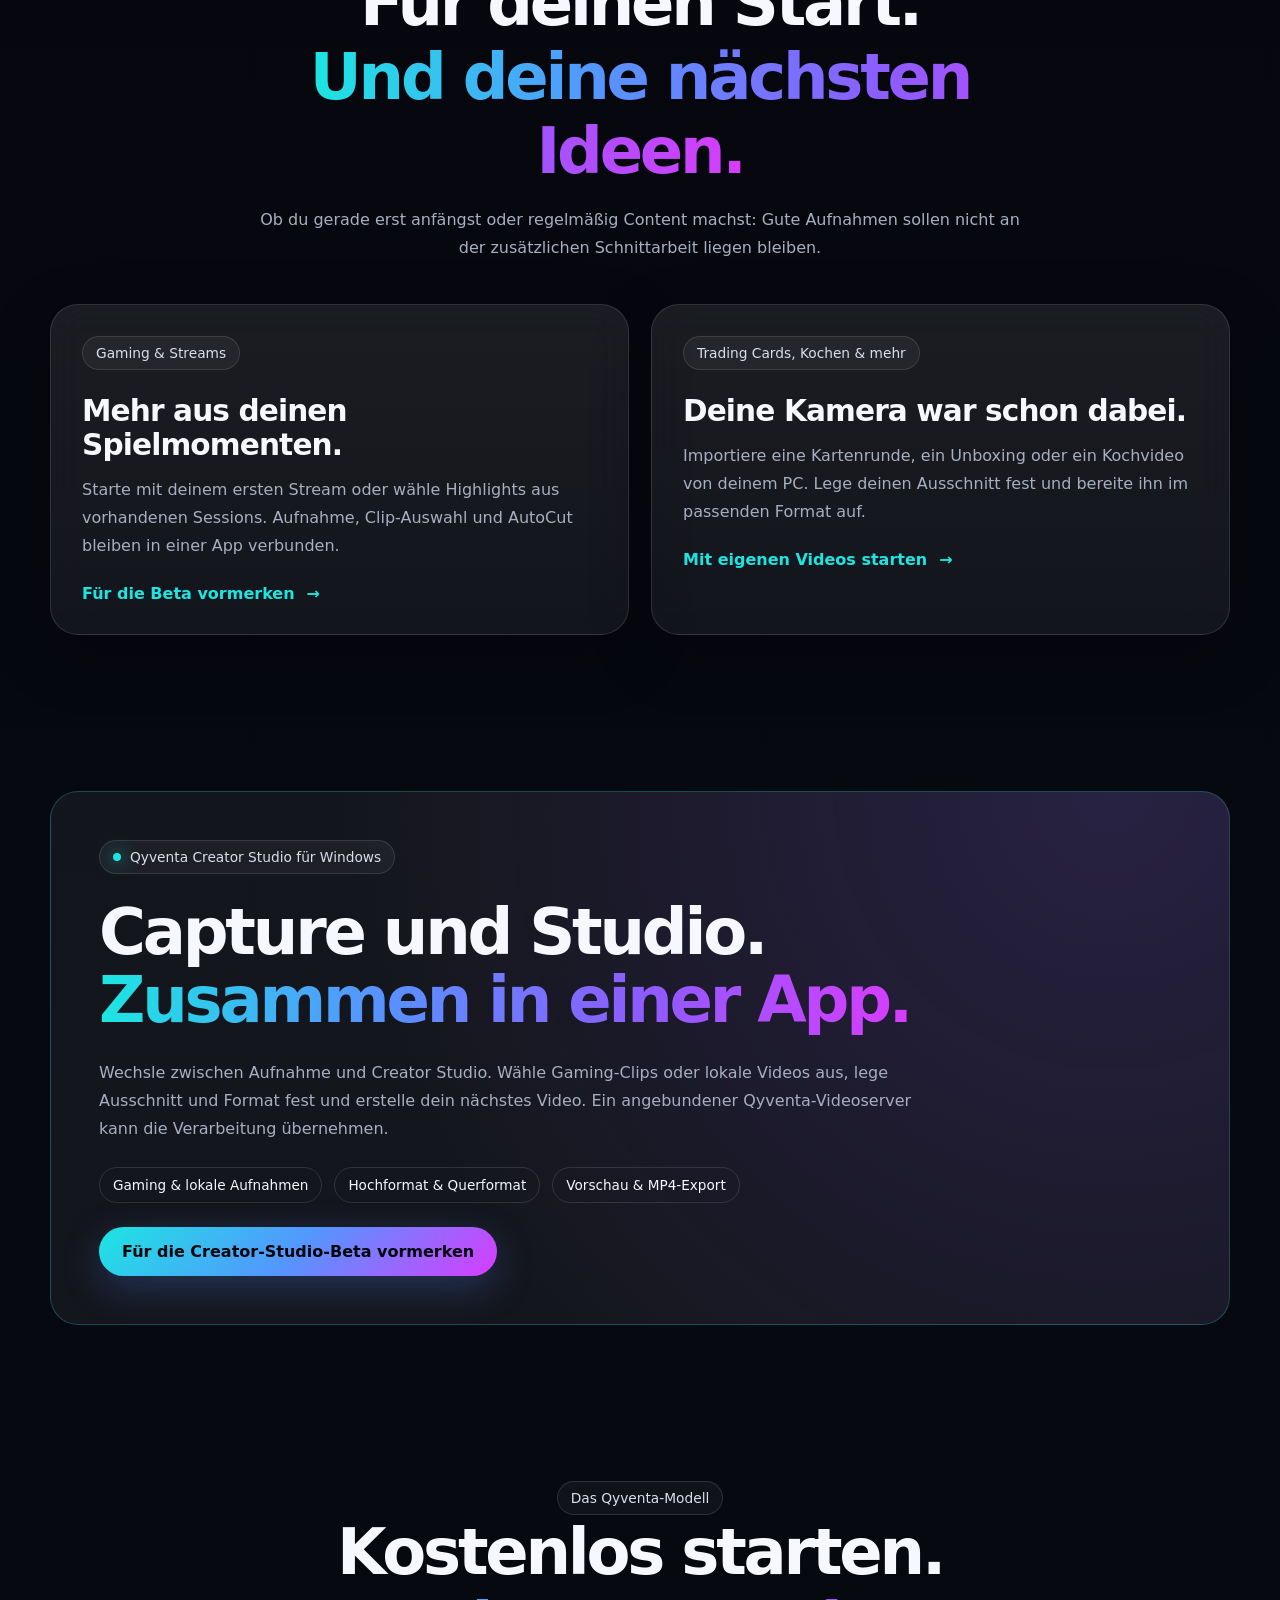
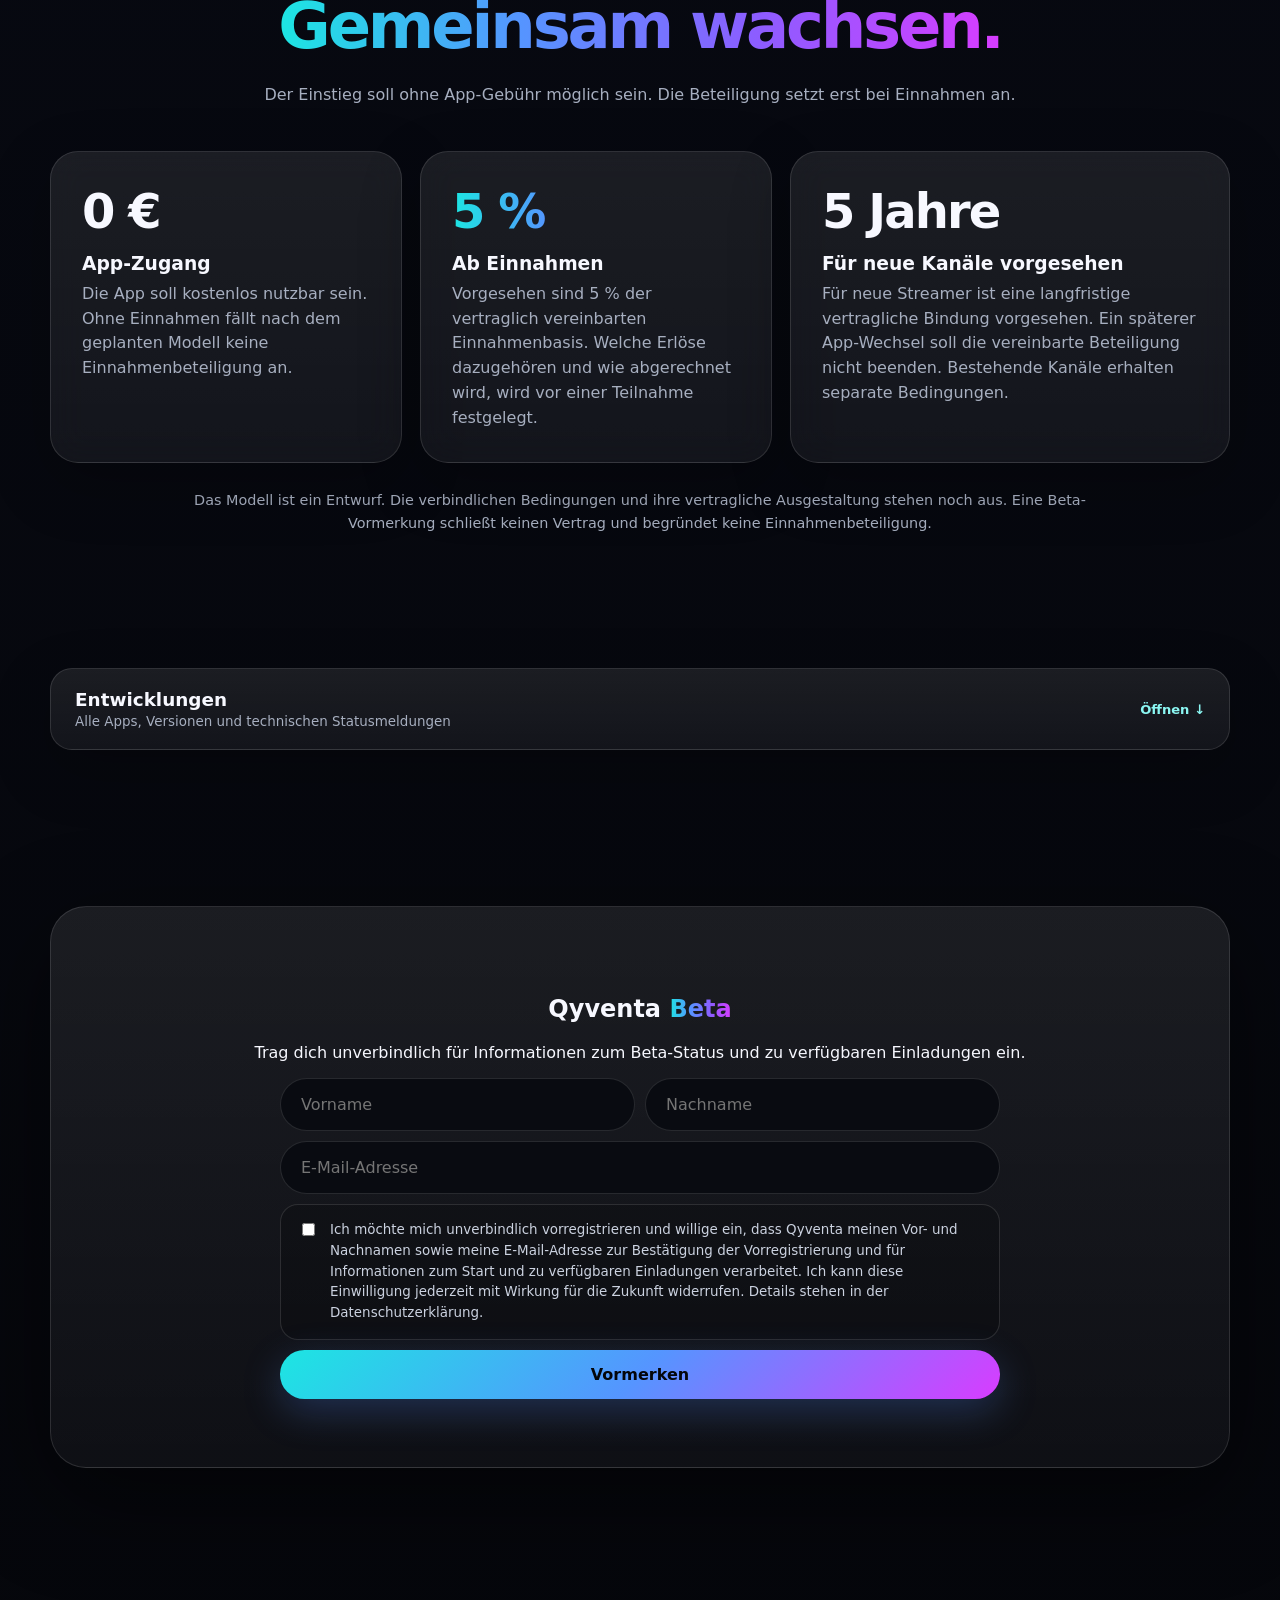
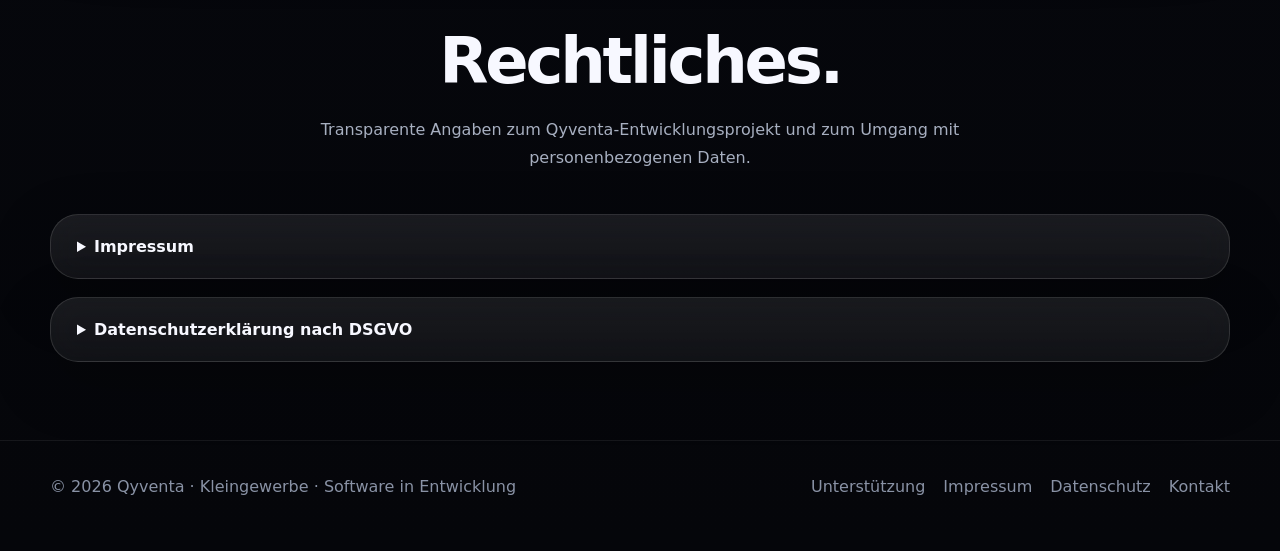
==== commit 1720cc79: "Use neutral club header class to avoid cosmetic sponsor filtering" ====
--- a/index.html
+++ b/index.html
@@ -40,16 +40,16 @@
     .partner-bottom{padding:18px 0 8px}.partner-bottom-row{display:flex;justify-content:center;align-items:center;gap:7px;color:var(--muted);font-size:.74rem}.partner-bottom-row a{color:#d9b267;text-decoration:none;border-bottom:1px solid rgba(217,178,103,.35);padding-bottom:1px}.partner-bottom-row a:hover{color:#f0c979;border-bottom-color:#f0c979}
 
     /* Compact club sponsorship beside the Qyventa brand */
-    .header-brands{display:flex;align-items:center;gap:18px;flex-shrink:0}.header-sponsor{display:flex;align-items:center;gap:8px;padding-left:18px;border-left:1px solid var(--line);color:#c8cede;line-height:1.3}.header-sponsor img{width:36px;height:24px;object-fit:contain}.header-sponsor span{display:grid;gap:2px;white-space:nowrap}.header-sponsor small{font-size:.6rem;color:var(--muted)}.header-sponsor strong{font-size:.7rem;font-weight:650}.header-sponsor:hover strong{color:#fff}
+    .header-brands{display:flex;align-items:center;gap:18px;flex-shrink:0}.header-club{display:flex;align-items:center;gap:8px;padding-left:18px;border-left:1px solid var(--line);color:#c8cede;line-height:1.3}.header-club img{width:36px;height:24px;object-fit:contain}.header-club span{display:grid;gap:2px;white-space:nowrap}.header-club small{font-size:.6rem;color:var(--muted)}.header-club strong{font-size:.7rem;font-weight:650}.header-club:hover strong{color:#fff}
     @media(min-width:901px){nav{gap:18px}.navlinks{gap:12px;font-size:.78rem}}
-    @media(max-width:1100px) and (min-width:901px){.header-brands{gap:12px}.header-sponsor{padding-left:12px}.navlinks{gap:9px;font-size:.72rem}nav{gap:12px}}
-    @media(max-width:620px){nav{gap:10px}.header-brands{gap:10px;min-width:0}.brand{gap:7px;font-size:.83rem}.header-sponsor{gap:6px;padding-left:10px}.header-sponsor img{width:28px;height:20px}.header-sponsor small{font-size:.53rem}.header-sponsor strong{font-size:.6rem}.menu{flex-shrink:0}}
-    @media(max-width:359px){.header-brands{gap:7px}.header-sponsor{padding-left:7px}.header-sponsor img{width:23px}.brand{font-size:.75rem}.brand img{width:32px;height:32px}}
+    @media(max-width:1100px) and (min-width:901px){.header-brands{gap:12px}.header-club{padding-left:12px}.navlinks{gap:9px;font-size:.72rem}nav{gap:12px}}
+    @media(max-width:620px){nav{gap:10px}.header-brands{gap:10px;min-width:0}.brand{gap:7px;font-size:.83rem}.header-club{gap:6px;padding-left:10px}.header-club img{width:28px;height:20px}.header-club small{font-size:.53rem}.header-club strong{font-size:.6rem}.menu{flex-shrink:0}}
+    @media(max-width:359px){.header-brands{gap:7px}.header-club{padding-left:7px}.header-club img{width:23px}.brand{font-size:.75rem}.brand img{width:32px;height:32px}}
   </style>
 </head>
 <body>
 <canvas id="particles"></canvas>
-<header><div class="wrap"><nav><div class="header-brands"><a class="brand" href="#top"><img src="qyventa-icon.png" alt="Qyventa"><span>QYVENTA</span></a><a id="unterstuetzung" class="header-sponsor" href="https://vollpfosten-ev.com/" target="_blank" rel="noopener noreferrer" aria-label="Qyventa sponsert Vollpfosten e.V. – Vereinswebsite öffnen"><img src="vollpfosten-logo.svg" width="36" height="24" alt=""><span><small>Wir sponsern</small><strong>Vollpfosten e.V. ↗</strong></span></a></div><div class="navlinks" id="navLinks"><a href="#features">Die App</a><a href="#creators">Für Creator</a><a href="#modell">Modell</a><a href="#status">Entwicklungen</a><a href="#beta">Beta</a><a href="#impressum">Impressum</a><a href="#datenschutz">Datenschutz</a></div><button class="menu" id="menuBtn" aria-label="Menü">☰</button></nav></div></header>
+<header><div class="wrap"><nav><div class="header-brands"><a class="brand" href="#top"><img src="qyventa-icon.png" alt="Qyventa"><span>QYVENTA</span></a><a id="unterstuetzung" class="header-club" href="https://vollpfosten-ev.com/" target="_blank" rel="noopener noreferrer" aria-label="Qyventa sponsert Vollpfosten e.V. – Vereinswebsite öffnen"><img src="vollpfosten-logo.svg" width="36" height="24" alt=""><span><small>Wir sponsern</small><strong>Vollpfosten e.V. ↗</strong></span></a></div><div class="navlinks" id="navLinks"><a href="#features">Die App</a><a href="#creators">Für Creator</a><a href="#modell">Modell</a><a href="#status">Entwicklungen</a><a href="#beta">Beta</a><a href="#impressum">Impressum</a><a href="#datenschutz">Datenschutz</a></div><button class="menu" id="menuBtn" aria-label="Menü">☰</button></nav></div></header>
 <main id="top">
 <section class="hero"><div class="wrap hero-grid"><div><span class="eyebrow"><span class="dot"></span> Qyventa Creator Studio</span><h1>Create.<br><span class="gradient-text">Capture.</span><br>Publish.</h1><p>Dein erster Stream, deine nächste Kartenrunde oder dein Lieblingsrezept: Wähle deine Aufnahmen aus und mach daraus Clips für Shorts, Reels und TikTok. Aufnahme und AutoCut kommen in Qyventa Creator Studio zusammen.</p><div class="hero-actions"><a class="primary" href="#beta">Für Beta vormerken</a><button class="secondary" id="openDemo">Produktdemo ansehen</button></div><div class="trust"><span>Aufnahme &amp; Stream</span><span>Lokale Videos</span><span>Clip-Auswahl</span><span>AutoCut</span></div></div><div class="hero-media"><aside class="system-online-bar" id="aiServerBanner" aria-live="polite"><div class="system-online-main"><span class="server-orb" aria-hidden="true"></span><div class="system-online-copy"><strong id="aiServerTitle">KI-Server online</strong><span id="aiServerMeta">BashPc · Qyventa AI · Render Node FIX81</span></div></div><span class="online-chip" id="aiServerChip">ONLINE</span></aside><div class="stage" id="tiltCard"><div class="video-shell"><div class="browserbar"><i></i><i></i><i></i></div><div class="video" id="inlineVideo" data-video-id="r0_t5Qmhwr4"><img class="video-thumbnail" src="qyventa-demo-thumbnail.jpg" alt="Qyventa Auto-Cut Produktdemo"><div class="video-copy"><strong>Qyventa Auto Cut Demo</strong><small>YouTube · Produktvorschau</small></div><button class="play" id="openDemo2" aria-label="YouTube-Video direkt auf der Seite abspielen">▶</button></div></div></div></div></div></section>
 <section id="features"><div class="wrap"><div class="section-head reveal"><h2>Dein Moment.<br><span class="gradient-text">Dein fertiger Clip.</span></h2><p>Vom Game- oder Handyvideo bis zum fertigen Video – in vier klaren Schritten.</p></div><div class="features">
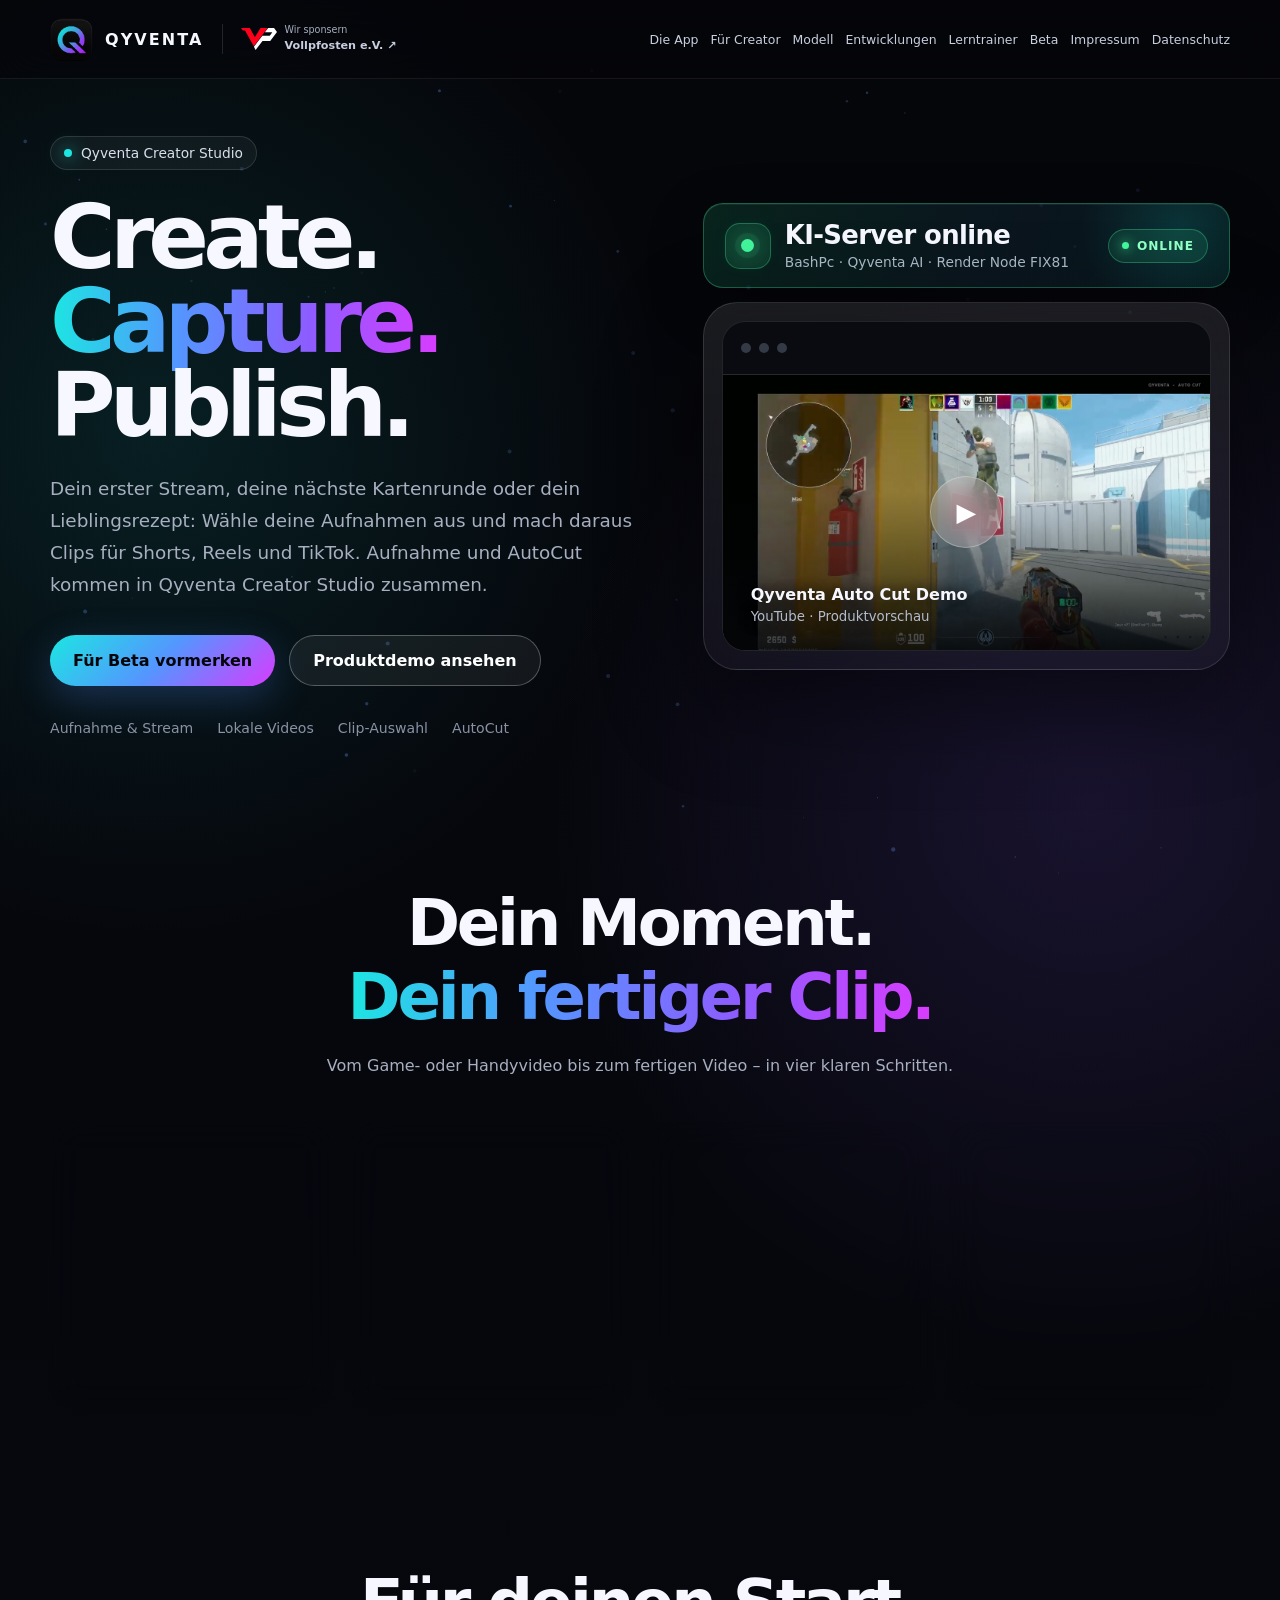
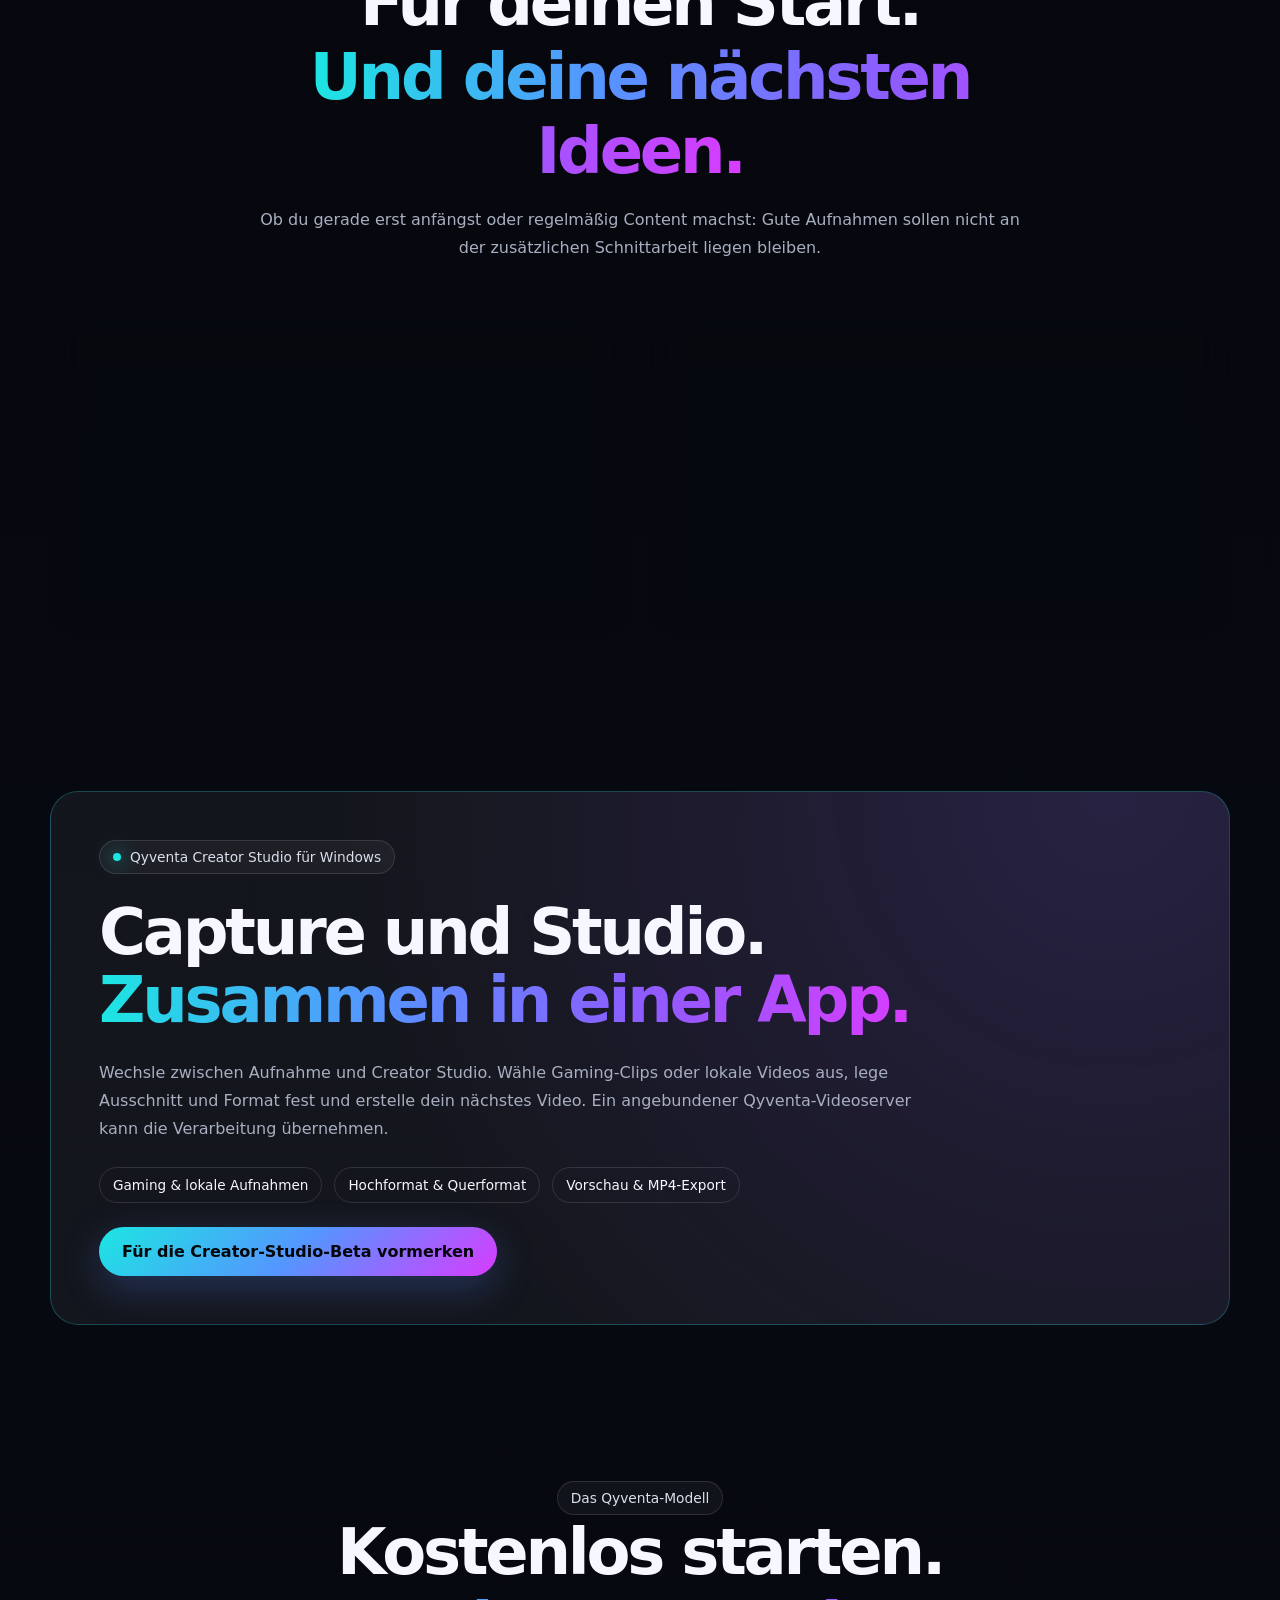
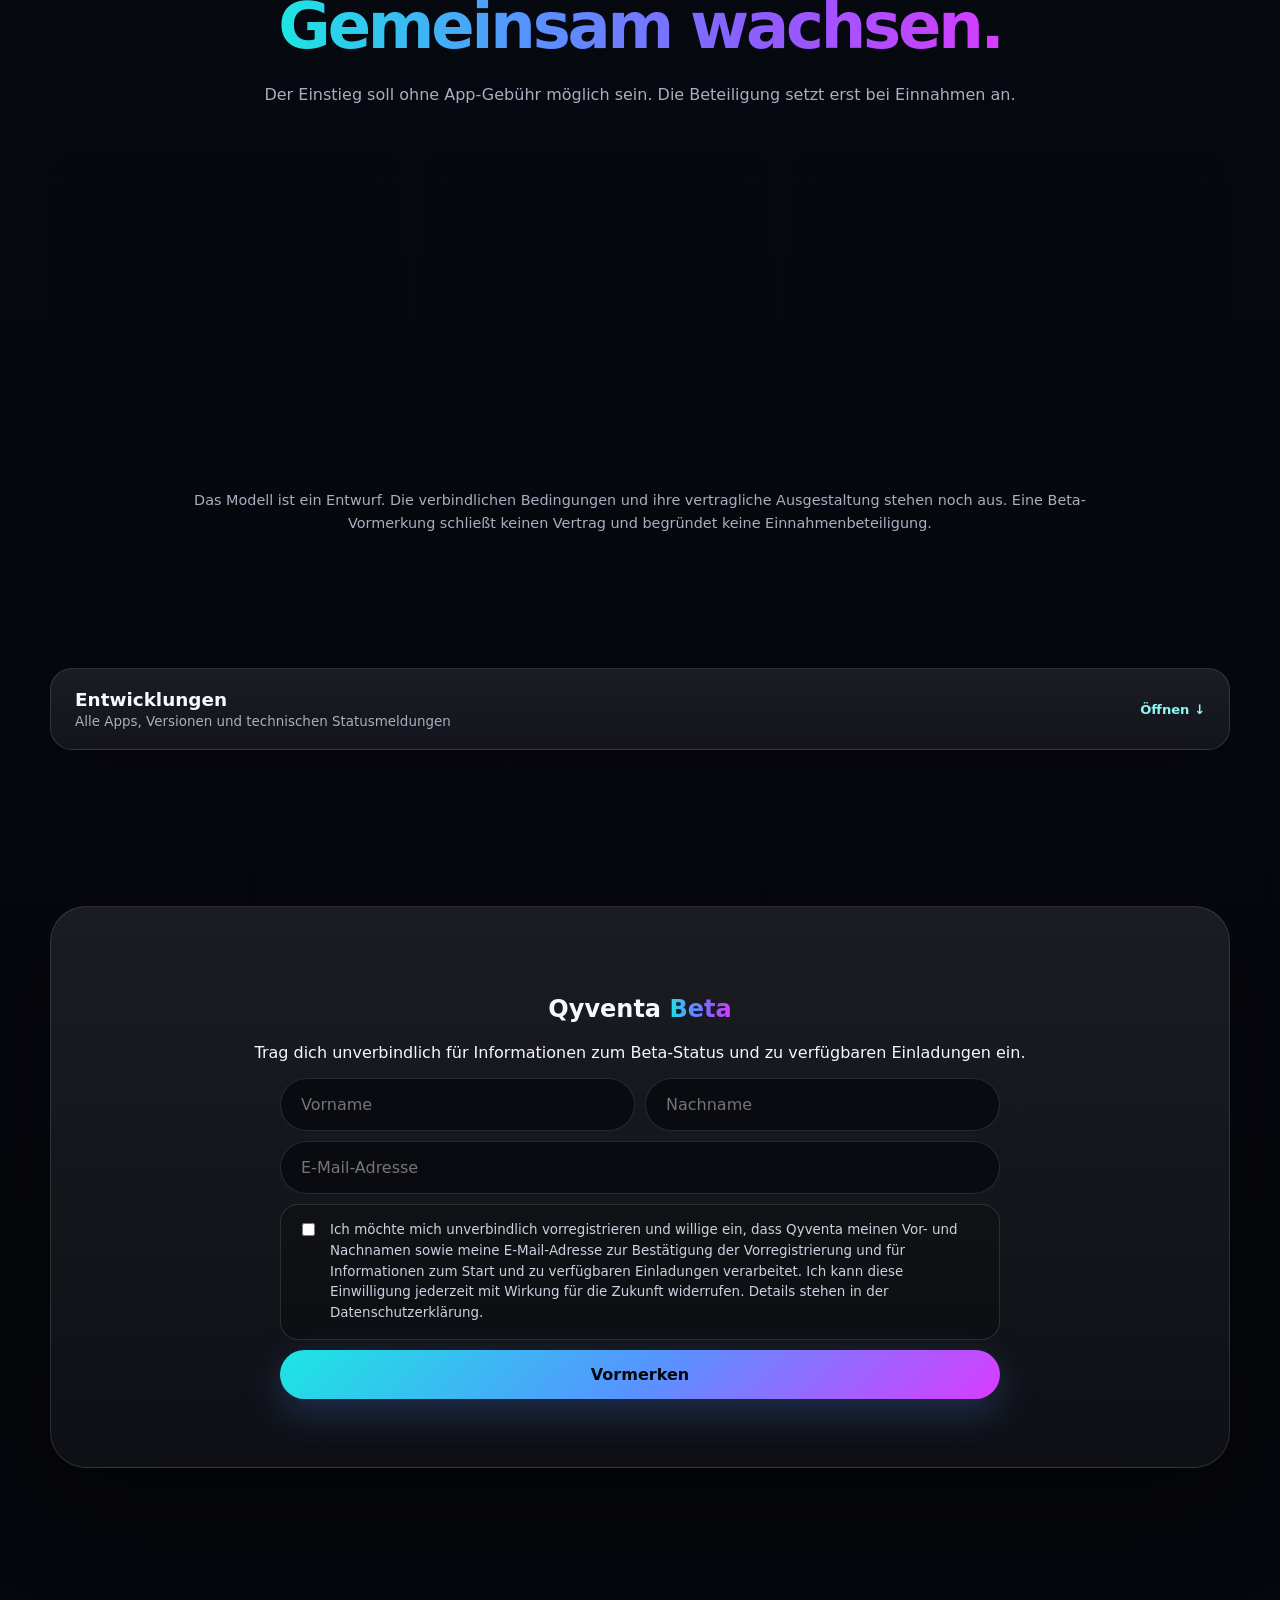
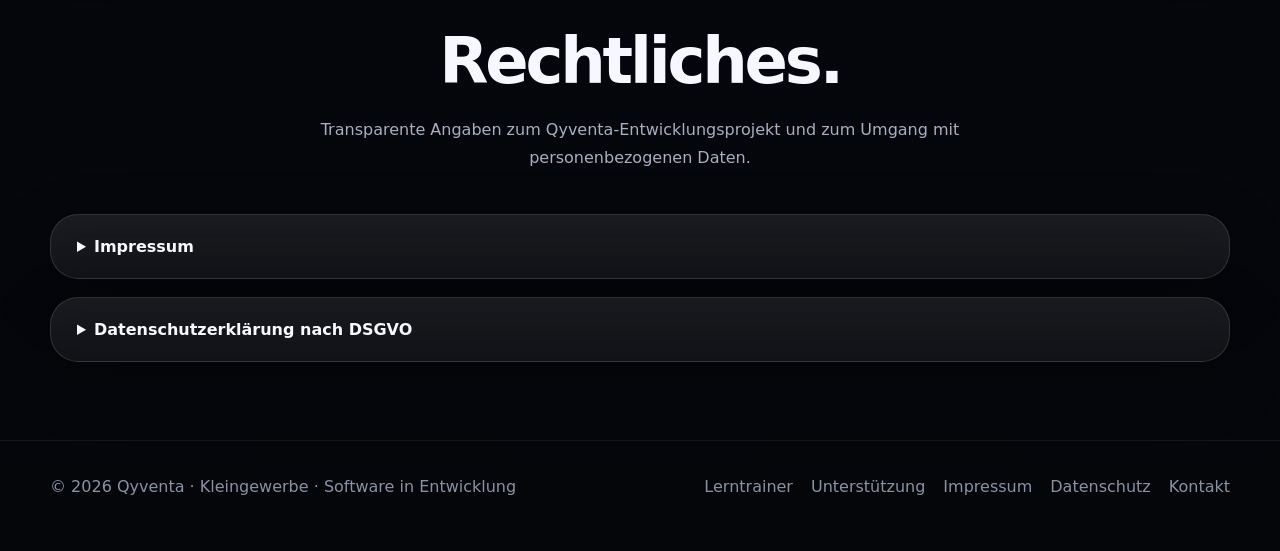
==== commit 7c7ea730: "Add password-protected sales trainer downloads" ====
--- a/index.html
+++ b/index.html
@@ -49,7 +49,7 @@
 </head>
 <body>
 <canvas id="particles"></canvas>
-<header><div class="wrap"><nav><div class="header-brands"><a class="brand" href="#top"><img src="qyventa-icon.png" alt="Qyventa"><span>QYVENTA</span></a><a id="unterstuetzung" class="header-club" href="https://vollpfosten-ev.com/" target="_blank" rel="noopener noreferrer" aria-label="Qyventa sponsert Vollpfosten e.V. – Vereinswebsite öffnen"><img src="vollpfosten-logo.svg" width="36" height="24" alt=""><span><small>Wir sponsern</small><strong>Vollpfosten e.V. ↗</strong></span></a></div><div class="navlinks" id="navLinks"><a href="#features">Die App</a><a href="#creators">Für Creator</a><a href="#modell">Modell</a><a href="#status">Entwicklungen</a><a href="#beta">Beta</a><a href="#impressum">Impressum</a><a href="#datenschutz">Datenschutz</a></div><button class="menu" id="menuBtn" aria-label="Menü">☰</button></nav></div></header>
+<header><div class="wrap"><nav><div class="header-brands"><a class="brand" href="#top"><img src="qyventa-icon.png" alt="Qyventa"><span>QYVENTA</span></a><a id="unterstuetzung" class="header-club" href="https://vollpfosten-ev.com/" target="_blank" rel="noopener noreferrer" aria-label="Qyventa sponsert Vollpfosten e.V. – Vereinswebsite öffnen"><img src="vollpfosten-logo.svg" width="36" height="24" alt=""><span><small>Wir sponsern</small><strong>Vollpfosten e.V. ↗</strong></span></a></div><div class="navlinks" id="navLinks"><a href="#features">Die App</a><a href="#creators">Für Creator</a><a href="#modell">Modell</a><a href="#status">Entwicklungen</a><a href="/lerntrainer/">Lerntrainer</a><a href="#beta">Beta</a><a href="#impressum">Impressum</a><a href="#datenschutz">Datenschutz</a></div><button class="menu" id="menuBtn" aria-label="Menü">☰</button></nav></div></header>
 <main id="top">
 <section class="hero"><div class="wrap hero-grid"><div><span class="eyebrow"><span class="dot"></span> Qyventa Creator Studio</span><h1>Create.<br><span class="gradient-text">Capture.</span><br>Publish.</h1><p>Dein erster Stream, deine nächste Kartenrunde oder dein Lieblingsrezept: Wähle deine Aufnahmen aus und mach daraus Clips für Shorts, Reels und TikTok. Aufnahme und AutoCut kommen in Qyventa Creator Studio zusammen.</p><div class="hero-actions"><a class="primary" href="#beta">Für Beta vormerken</a><button class="secondary" id="openDemo">Produktdemo ansehen</button></div><div class="trust"><span>Aufnahme &amp; Stream</span><span>Lokale Videos</span><span>Clip-Auswahl</span><span>AutoCut</span></div></div><div class="hero-media"><aside class="system-online-bar" id="aiServerBanner" aria-live="polite"><div class="system-online-main"><span class="server-orb" aria-hidden="true"></span><div class="system-online-copy"><strong id="aiServerTitle">KI-Server online</strong><span id="aiServerMeta">BashPc · Qyventa AI · Render Node FIX81</span></div></div><span class="online-chip" id="aiServerChip">ONLINE</span></aside><div class="stage" id="tiltCard"><div class="video-shell"><div class="browserbar"><i></i><i></i><i></i></div><div class="video" id="inlineVideo" data-video-id="r0_t5Qmhwr4"><img class="video-thumbnail" src="qyventa-demo-thumbnail.jpg" alt="Qyventa Auto-Cut Produktdemo"><div class="video-copy"><strong>Qyventa Auto Cut Demo</strong><small>YouTube · Produktvorschau</small></div><button class="play" id="openDemo2" aria-label="YouTube-Video direkt auf der Seite abspielen">▶</button></div></div></div></div></div></section>
 <section id="features"><div class="wrap"><div class="section-head reveal"><h2>Dein Moment.<br><span class="gradient-text">Dein fertiger Clip.</span></h2><p>Vom Game- oder Handyvideo bis zum fertigen Video – in vier klaren Schritten.</p></div><div class="features">
@@ -193,7 +193,7 @@
     </section>
 
 </main>
-<footer><div class="wrap footer-row"><span>© 2026 Qyventa · Kleingewerbe · Software in Entwicklung</span><div class="footer-links"><a href="#unterstuetzung">Unterstützung</a><a href="#impressum">Impressum</a><a href="#datenschutz">Datenschutz</a><a href="mailto:bascore@gmail.com">Kontakt</a></div></div></footer>
+<footer><div class="wrap footer-row"><span>© 2026 Qyventa · Kleingewerbe · Software in Entwicklung</span><div class="footer-links"><a href="/lerntrainer/">Lerntrainer</a><a href="#unterstuetzung">Unterstützung</a><a href="#impressum">Impressum</a><a href="#datenschutz">Datenschutz</a><a href="mailto:bascore@gmail.com">Kontakt</a></div></div></footer>
 <script>
 const menuBtn=document.getElementById('menuBtn'),navLinks=document.getElementById('navLinks');menuBtn.addEventListener('click',()=>navLinks.classList.toggle('open'));navLinks.querySelectorAll('a').forEach(a=>a.addEventListener('click',()=>navLinks.classList.remove('open')));
 const observer=new IntersectionObserver(entries=>entries.forEach(entry=>{if(entry.isIntersecting){entry.target.classList.add('visible');observer.unobserve(entry.target)}}),{threshold:.13});document.querySelectorAll('.reveal').forEach(el=>observer.observe(el));
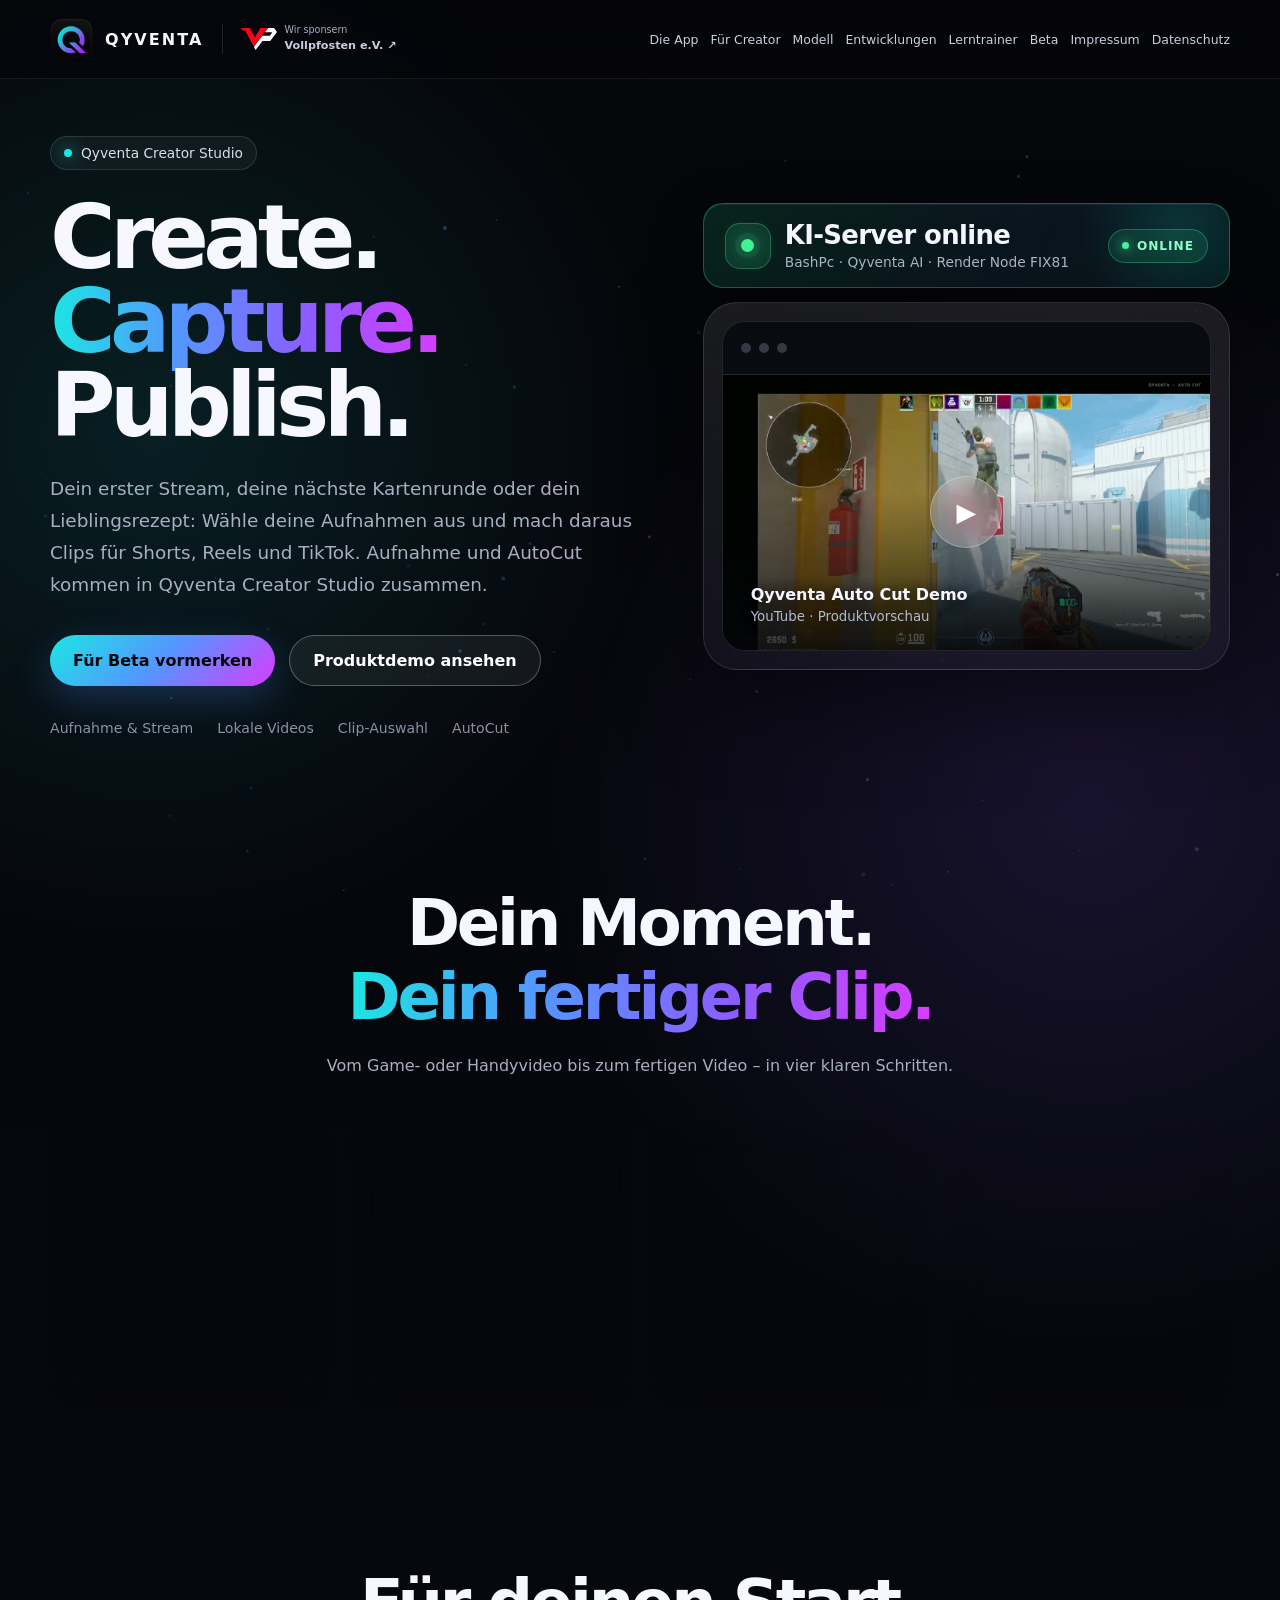
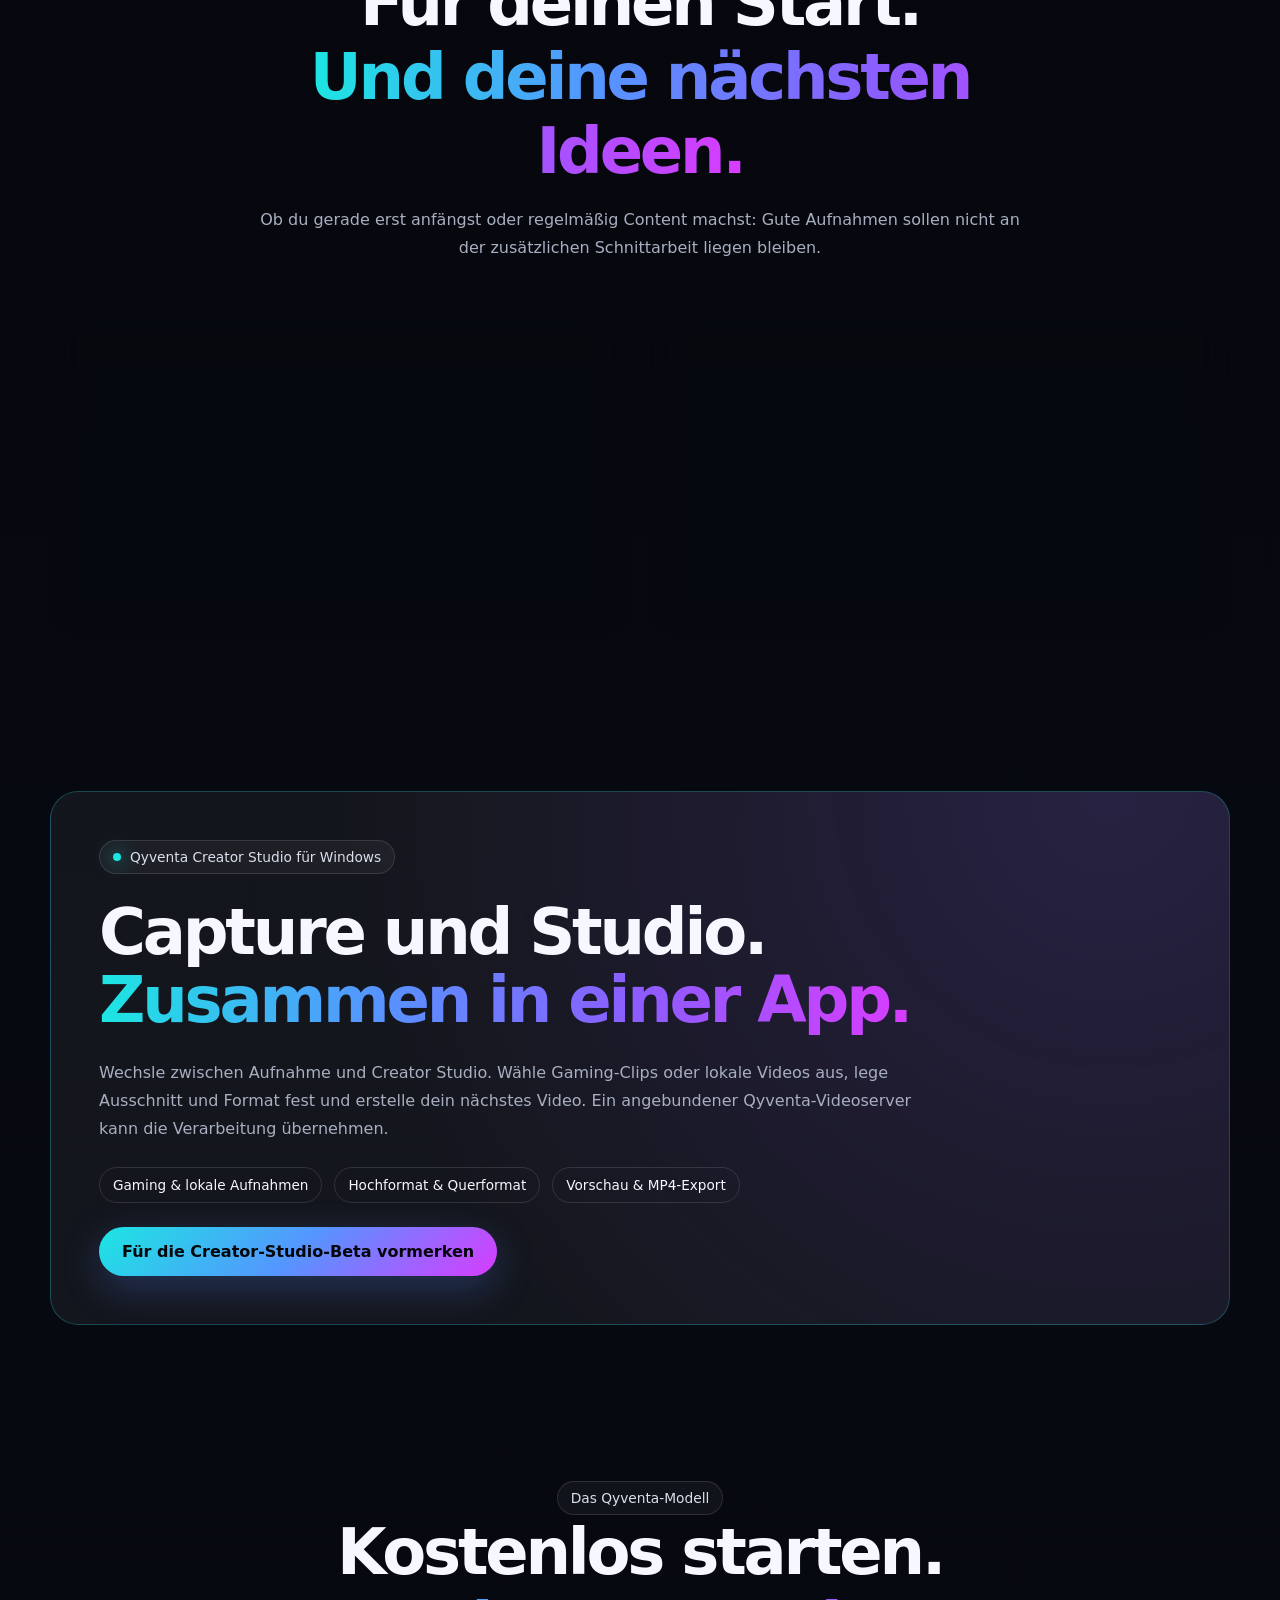
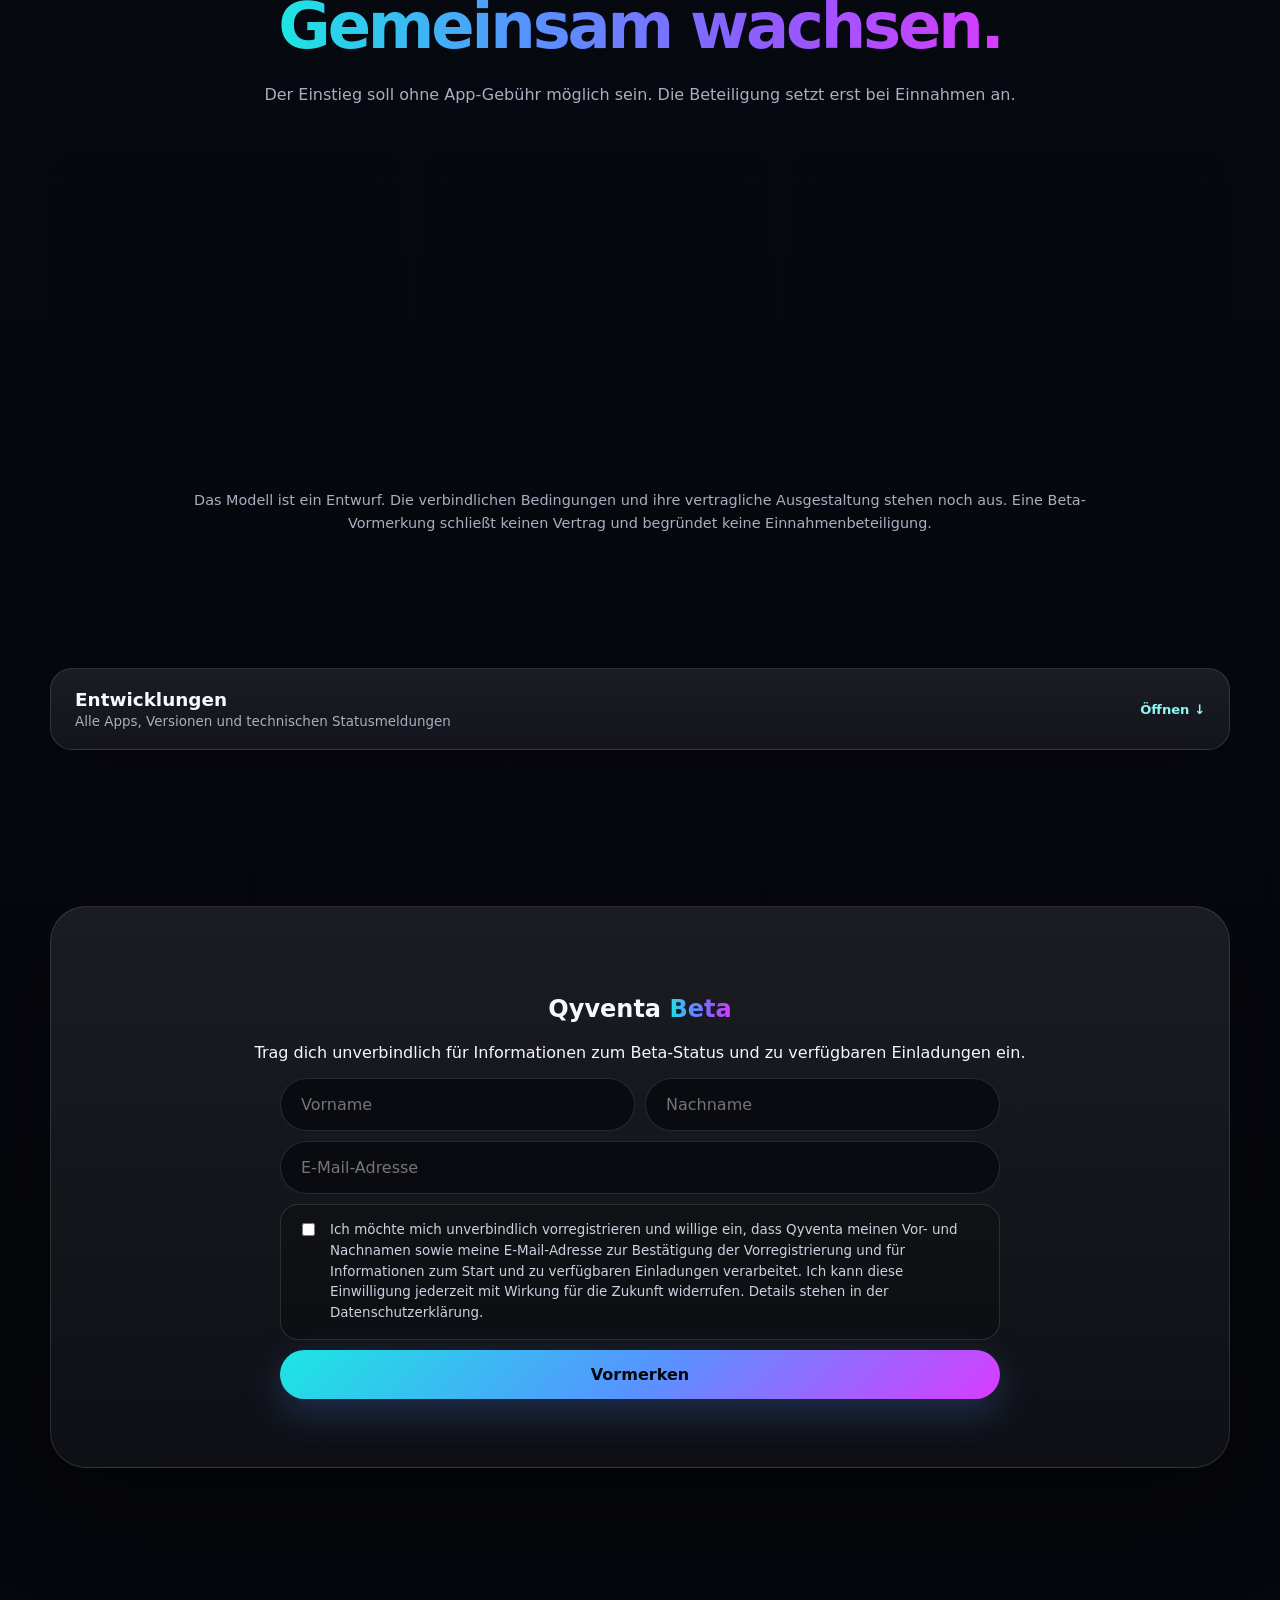
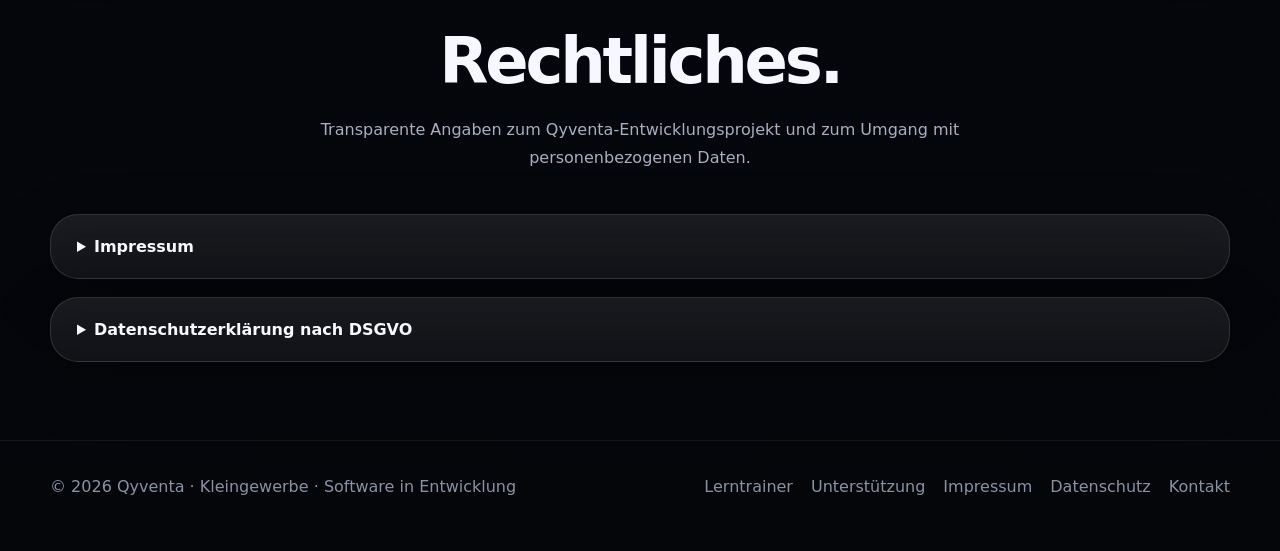
==== commit 294e7f20: "Document data protection for the sales trainer" ====
--- a/index.html
+++ b/index.html
@@ -32,37 +32,38 @@
     @media(max-width:1100px) and (min-width:901px){.navlinks{gap:10px;font-size:.75rem}nav{gap:14px}}
     @media(max-width:900px){.partner-feature{grid-template-columns:1fr;gap:28px;padding:26px}.partner-art{max-width:520px}.partner-ribbon{gap:10px;flex-wrap:wrap}.partner-ribbon p{flex:1}.partner-ribbon .partner-label{display:none}}
     @media(max-width:620px){.partner-ribbon{padding:12px;gap:10px;margin-top:16px}.partner-ribbon>img{width:76px}.partner-ribbon p{font-size:.79rem}.partner-ribbon p>span{display:none}.partner-ribbon>.partner-soon{padding:7px 9px;font-size:.73rem}.partner-feature{padding:22px 18px;border-radius:22px}.partner-link-state{align-items:flex-start;flex-direction:column}.partner-copy h3{font-size:1.7rem}}
-    a.partner-external{cursor:pointer;transition:background .2s,border-color .2s}a.partner-external:hover{background:rgba(232,182,90,.16);border-color:rgba(232,182,90,.6)}
-
-    .hero-media{min-width:0}.hero-media .system-online-bar{margin:0 0 14px}.system-online-bar{position:relative;display:flex;align-items:center;justify-content:space-between;gap:18px;margin:20px 0 0;padding:17px 21px;border:1px solid rgba(70,255,171,.3);border-radius:20px;background:linear-gradient(110deg,rgba(14,82,58,.38),rgba(12,25,35,.82) 56%,rgba(28,230,226,.08));box-shadow:0 18px 55px rgba(0,0,0,.3),inset 0 1px 0 rgba(255,255,255,.06);overflow:hidden}.system-online-bar:after{content:"";position:absolute;right:-55px;top:-80px;width:210px;height:210px;border-radius:50%;background:radial-gradient(circle,rgba(28,230,226,.14),transparent 66%);pointer-events:none}.system-online-main{display:flex;align-items:center;gap:14px;min-width:0}.server-orb{position:relative;display:grid;place-items:center;flex:0 0 auto;width:46px;height:46px;border-radius:15px;background:rgba(55,255,164,.11);border:1px solid rgba(82,255,179,.28)}.server-orb:before{content:"";width:13px;height:13px;border-radius:50%;background:#42f59b;box-shadow:0 0 0 6px rgba(66,245,155,.09),0 0 24px rgba(66,245,155,.9);animation:serverPulse 2.1s ease-in-out infinite}.system-online-copy{min-width:0}.system-online-copy strong{display:block;font-size:clamp(1.22rem,2.4vw,1.62rem);line-height:1.1;letter-spacing:-.025em}.system-online-copy span{display:block;margin-top:5px;color:#aebdca;font-size:.86rem;white-space:nowrap;overflow:hidden;text-overflow:ellipsis}.online-chip{position:relative;z-index:1;display:inline-flex;align-items:center;gap:8px;flex:0 0 auto;padding:9px 13px;border-radius:999px;color:#8fffc4;background:rgba(66,245,155,.1);border:1px solid rgba(66,245,155,.3);font-size:.76rem;font-weight:900;letter-spacing:.08em}.online-chip:before{content:"";width:7px;height:7px;border-radius:50%;background:#42f59b;box-shadow:0 0 12px #42f59b}.online-chip.is-offline{color:#ffd09b;background:rgba(255,169,79,.09);border-color:rgba(255,169,79,.28)}.online-chip.is-offline:before{background:#ffa94f;box-shadow:0 0 12px #ffa94f}@keyframes serverPulse{0%,100%{transform:scale(.9);opacity:.78}50%{transform:scale(1.08);opacity:1}}
-    @media(max-width:620px){.system-online-bar{margin-top:13px;padding:14px 15px;border-radius:17px;gap:11px}.server-orb{width:39px;height:39px;border-radius:12px}.system-online-copy strong{font-size:1.14rem}.system-online-copy span{font-size:.73rem;max-width:58vw}.online-chip{padding:7px 9px;font-size:.66rem}}
-  
-    .partner-bottom{padding:18px 0 8px}.partner-bottom-row{display:flex;justify-content:center;align-items:center;gap:7px;color:var(--muted);font-size:.74rem}.partner-bottom-row a{color:#d9b267;text-decoration:none;border-bottom:1px solid rgba(217,178,103,.35);padding-bottom:1px}.partner-bottom-row a:hover{color:#f0c979;border-bottom-color:#f0c979}
-
-    /* Compact club sponsorship beside the Qyventa brand */
-    .header-brands{display:flex;align-items:center;gap:18px;flex-shrink:0}.header-club{display:flex;align-items:center;gap:8px;padding-left:18px;border-left:1px solid var(--line);color:#c8cede;line-height:1.3}.header-club img{width:36px;height:24px;object-fit:contain}.header-club span{display:grid;gap:2px;white-space:nowrap}.header-club small{font-size:.6rem;color:var(--muted)}.header-club strong{font-size:.7rem;font-weight:650}.header-club:hover strong{color:#fff}
-    @media(min-width:901px){nav{gap:18px}.navlinks{gap:12px;font-size:.78rem}}
-    @media(max-width:1100px) and (min-width:901px){.header-brands{gap:12px}.header-club{padding-left:12px}.navlinks{gap:9px;font-size:.72rem}nav{gap:12px}}
-    @media(max-width:620px){nav{gap:10px}.header-brands{gap:10px;min-width:0}.brand{gap:7px;font-size:.83rem}.header-club{gap:6px;padding-left:10px}.header-club img{width:28px;height:20px}.header-club small{font-size:.53rem}.header-club strong{font-size:.6rem}.menu{flex-shrink:0}}
-    @media(max-width:359px){.header-brands{gap:7px}.header-club{padding-left:7px}.header-club img{width:23px}.brand{font-size:.75rem}.brand img{width:32px;height:32px}}
-  </style>
+    a.partner-external{cursor:pointer;transition:background .2s,border-color .2s}a.partner-external:hover{background:rgba(232,182,90,.16);border-color:rgba(232,182,90,.6)}
+
+    .hero-media{min-width:0}.hero-media .system-online-bar{margin:0 0 14px}.system-online-bar{position:relative;display:flex;align-items:center;justify-content:space-between;gap:18px;margin:20px 0 0;padding:17px 21px;border:1px solid rgba(70,255,171,.3);border-radius:20px;background:linear-gradient(110deg,rgba(14,82,58,.38),rgba(12,25,35,.82) 56%,rgba(28,230,226,.08));box-shadow:0 18px 55px rgba(0,0,0,.3),inset 0 1px 0 rgba(255,255,255,.06);overflow:hidden}.system-online-bar:after{content:"";position:absolute;right:-55px;top:-80px;width:210px;height:210px;border-radius:50%;background:radial-gradient(circle,rgba(28,230,226,.14),transparent 66%);pointer-events:none}.system-online-main{display:flex;align-items:center;gap:14px;min-width:0}.server-orb{position:relative;display:grid;place-items:center;flex:0 0 auto;width:46px;height:46px;border-radius:15px;background:rgba(55,255,164,.11);border:1px solid rgba(82,255,179,.28)}.server-orb:before{content:"";width:13px;height:13px;border-radius:50%;background:#42f59b;box-shadow:0 0 0 6px rgba(66,245,155,.09),0 0 24px rgba(66,245,155,.9);animation:serverPulse 2.1s ease-in-out infinite}.system-online-copy{min-width:0}.system-online-copy strong{display:block;font-size:clamp(1.22rem,2.4vw,1.62rem);line-height:1.1;letter-spacing:-.025em}.system-online-copy span{display:block;margin-top:5px;color:#aebdca;font-size:.86rem;white-space:nowrap;overflow:hidden;text-overflow:ellipsis}.online-chip{position:relative;z-index:1;display:inline-flex;align-items:center;gap:8px;flex:0 0 auto;padding:9px 13px;border-radius:999px;color:#8fffc4;background:rgba(66,245,155,.1);border:1px solid rgba(66,245,155,.3);font-size:.76rem;font-weight:900;letter-spacing:.08em}.online-chip:before{content:"";width:7px;height:7px;border-radius:50%;background:#42f59b;box-shadow:0 0 12px #42f59b}.online-chip.is-offline{color:#ffd09b;background:rgba(255,169,79,.09);border-color:rgba(255,169,79,.28)}.online-chip.is-offline:before{background:#ffa94f;box-shadow:0 0 12px #ffa94f}@keyframes serverPulse{0%,100%{transform:scale(.9);opacity:.78}50%{transform:scale(1.08);opacity:1}}
+    @media(max-width:620px){.system-online-bar{margin-top:13px;padding:14px 15px;border-radius:17px;gap:11px}.server-orb{width:39px;height:39px;border-radius:12px}.system-online-copy strong{font-size:1.14rem}.system-online-copy span{font-size:.73rem;max-width:58vw}.online-chip{padding:7px 9px;font-size:.66rem}}
+  
+    .partner-bottom{padding:18px 0 8px}.partner-bottom-row{display:flex;justify-content:center;align-items:center;gap:7px;color:var(--muted);font-size:.74rem}.partner-bottom-row a{color:#d9b267;text-decoration:none;border-bottom:1px solid rgba(217,178,103,.35);padding-bottom:1px}.partner-bottom-row a:hover{color:#f0c979;border-bottom-color:#f0c979}
+
+    /* Compact club sponsorship beside the Qyventa brand */
+    .header-brands{display:flex;align-items:center;gap:18px;flex-shrink:0}.header-club{display:flex;align-items:center;gap:8px;padding-left:18px;border-left:1px solid var(--line);color:#c8cede;line-height:1.3}.header-club img{width:36px;height:24px;object-fit:contain}.header-club span{display:grid;gap:2px;white-space:nowrap}.header-club small{font-size:.6rem;color:var(--muted)}.header-club strong{font-size:.7rem;font-weight:650}.header-club:hover strong{color:#fff}
+    @media(min-width:901px){nav{gap:18px}.navlinks{gap:12px;font-size:.78rem}}
+    @media(max-width:1100px) and (min-width:901px){.header-brands{gap:12px}.header-club{padding-left:12px}.navlinks{gap:9px;font-size:.72rem}nav{gap:12px}}
+    @media(max-width:620px){nav{gap:10px}.header-brands{gap:10px;min-width:0}.brand{gap:7px;font-size:.83rem}.header-club{gap:6px;padding-left:10px}.header-club img{width:28px;height:20px}.header-club small{font-size:.53rem}.header-club strong{font-size:.6rem}.menu{flex-shrink:0}}
+    @media(max-width:359px){.header-brands{gap:7px}.header-club{padding-left:7px}.header-club img{width:23px}.brand{font-size:.75rem}.brand img{width:32px;height:32px}}
+#datenschutz-trainer{scroll-margin-top:7rem}
+</style>
 </head>
 <body>
 <canvas id="particles"></canvas>
-<header><div class="wrap"><nav><div class="header-brands"><a class="brand" href="#top"><img src="qyventa-icon.png" alt="Qyventa"><span>QYVENTA</span></a><a id="unterstuetzung" class="header-club" href="https://vollpfosten-ev.com/" target="_blank" rel="noopener noreferrer" aria-label="Qyventa sponsert Vollpfosten e.V. – Vereinswebsite öffnen"><img src="vollpfosten-logo.svg" width="36" height="24" alt=""><span><small>Wir sponsern</small><strong>Vollpfosten e.V. ↗</strong></span></a></div><div class="navlinks" id="navLinks"><a href="#features">Die App</a><a href="#creators">Für Creator</a><a href="#modell">Modell</a><a href="#status">Entwicklungen</a><a href="/lerntrainer/">Lerntrainer</a><a href="#beta">Beta</a><a href="#impressum">Impressum</a><a href="#datenschutz">Datenschutz</a></div><button class="menu" id="menuBtn" aria-label="Menü">☰</button></nav></div></header>
-<main id="top">
-<section class="hero"><div class="wrap hero-grid"><div><span class="eyebrow"><span class="dot"></span> Qyventa Creator Studio</span><h1>Create.<br><span class="gradient-text">Capture.</span><br>Publish.</h1><p>Dein erster Stream, deine nächste Kartenrunde oder dein Lieblingsrezept: Wähle deine Aufnahmen aus und mach daraus Clips für Shorts, Reels und TikTok. Aufnahme und AutoCut kommen in Qyventa Creator Studio zusammen.</p><div class="hero-actions"><a class="primary" href="#beta">Für Beta vormerken</a><button class="secondary" id="openDemo">Produktdemo ansehen</button></div><div class="trust"><span>Aufnahme &amp; Stream</span><span>Lokale Videos</span><span>Clip-Auswahl</span><span>AutoCut</span></div></div><div class="hero-media"><aside class="system-online-bar" id="aiServerBanner" aria-live="polite"><div class="system-online-main"><span class="server-orb" aria-hidden="true"></span><div class="system-online-copy"><strong id="aiServerTitle">KI-Server online</strong><span id="aiServerMeta">BashPc · Qyventa AI · Render Node FIX81</span></div></div><span class="online-chip" id="aiServerChip">ONLINE</span></aside><div class="stage" id="tiltCard"><div class="video-shell"><div class="browserbar"><i></i><i></i><i></i></div><div class="video" id="inlineVideo" data-video-id="r0_t5Qmhwr4"><img class="video-thumbnail" src="qyventa-demo-thumbnail.jpg" alt="Qyventa Auto-Cut Produktdemo"><div class="video-copy"><strong>Qyventa Auto Cut Demo</strong><small>YouTube · Produktvorschau</small></div><button class="play" id="openDemo2" aria-label="YouTube-Video direkt auf der Seite abspielen">▶</button></div></div></div></div></div></section>
-<section id="features"><div class="wrap"><div class="section-head reveal"><h2>Dein Moment.<br><span class="gradient-text">Dein fertiger Clip.</span></h2><p>Vom Game- oder Handyvideo bis zum fertigen Video – in vier klaren Schritten.</p></div><div class="features">
-<article class="card reveal"><div class="icon">01</div><h3>Dein Moment</h3><p>Nimm dein Game auf oder wähle ein Handyvideo aus. Du bestimmst, welches Ausgangsmaterial verwendet wird.</p></article>
-<article class="card reveal"><div class="icon">02</div><h3>Szenen auswählen</h3><p>Suche deine besten Szenen selbst heraus oder lass passende Momente von Qyventa AI erkennen.</p></article>
-<article class="card reveal"><div class="icon">03</div><h3>Auf dem Server rendern</h3><p>Deine Auswahl wird an BashPc gesendet und dort vom Qyventa Render Node verarbeitet.</p></article>
-<article class="card reveal"><div class="icon">04</div><h3>Zurück auf dein Gerät</h3><p>Das fertig gerenderte Video kommt zurück auf dein Gerät und ist bereit für Vorschau, Export oder Veröffentlichung.</p></article>
-</div></div></section>
+<header><div class="wrap"><nav><div class="header-brands"><a class="brand" href="#top"><img src="qyventa-icon.png" alt="Qyventa"><span>QYVENTA</span></a><a id="unterstuetzung" class="header-club" href="https://vollpfosten-ev.com/" target="_blank" rel="noopener noreferrer" aria-label="Qyventa sponsert Vollpfosten e.V. – Vereinswebsite öffnen"><img src="vollpfosten-logo.svg" width="36" height="24" alt=""><span><small>Wir sponsern</small><strong>Vollpfosten e.V. ↗</strong></span></a></div><div class="navlinks" id="navLinks"><a href="#features">Die App</a><a href="#creators">Für Creator</a><a href="#modell">Modell</a><a href="#status">Entwicklungen</a><a href="/lerntrainer/">Lerntrainer</a><a href="#beta">Beta</a><a href="#impressum">Impressum</a><a href="#datenschutz">Datenschutz</a></div><button class="menu" id="menuBtn" aria-label="Menü">☰</button></nav></div></header>
+<main id="top">
+<section class="hero"><div class="wrap hero-grid"><div><span class="eyebrow"><span class="dot"></span> Qyventa Creator Studio</span><h1>Create.<br><span class="gradient-text">Capture.</span><br>Publish.</h1><p>Dein erster Stream, deine nächste Kartenrunde oder dein Lieblingsrezept: Wähle deine Aufnahmen aus und mach daraus Clips für Shorts, Reels und TikTok. Aufnahme und AutoCut kommen in Qyventa Creator Studio zusammen.</p><div class="hero-actions"><a class="primary" href="#beta">Für Beta vormerken</a><button class="secondary" id="openDemo">Produktdemo ansehen</button></div><div class="trust"><span>Aufnahme &amp; Stream</span><span>Lokale Videos</span><span>Clip-Auswahl</span><span>AutoCut</span></div></div><div class="hero-media"><aside class="system-online-bar" id="aiServerBanner" aria-live="polite"><div class="system-online-main"><span class="server-orb" aria-hidden="true"></span><div class="system-online-copy"><strong id="aiServerTitle">KI-Server online</strong><span id="aiServerMeta">BashPc · Qyventa AI · Render Node FIX81</span></div></div><span class="online-chip" id="aiServerChip">ONLINE</span></aside><div class="stage" id="tiltCard"><div class="video-shell"><div class="browserbar"><i></i><i></i><i></i></div><div class="video" id="inlineVideo" data-video-id="r0_t5Qmhwr4"><img class="video-thumbnail" src="qyventa-demo-thumbnail.jpg" alt="Qyventa Auto-Cut Produktdemo"><div class="video-copy"><strong>Qyventa Auto Cut Demo</strong><small>YouTube · Produktvorschau</small></div><button class="play" id="openDemo2" aria-label="YouTube-Video direkt auf der Seite abspielen">▶</button></div></div></div></div></div></section>
+<section id="features"><div class="wrap"><div class="section-head reveal"><h2>Dein Moment.<br><span class="gradient-text">Dein fertiger Clip.</span></h2><p>Vom Game- oder Handyvideo bis zum fertigen Video – in vier klaren Schritten.</p></div><div class="features">
+<article class="card reveal"><div class="icon">01</div><h3>Dein Moment</h3><p>Nimm dein Game auf oder wähle ein Handyvideo aus. Du bestimmst, welches Ausgangsmaterial verwendet wird.</p></article>
+<article class="card reveal"><div class="icon">02</div><h3>Szenen auswählen</h3><p>Suche deine besten Szenen selbst heraus oder lass passende Momente von Qyventa AI erkennen.</p></article>
+<article class="card reveal"><div class="icon">03</div><h3>Auf dem Server rendern</h3><p>Deine Auswahl wird an BashPc gesendet und dort vom Qyventa Render Node verarbeitet.</p></article>
+<article class="card reveal"><div class="icon">04</div><h3>Zurück auf dein Gerät</h3><p>Das fertig gerenderte Video kommt zurück auf dein Gerät und ist bereit für Vorschau, Export oder Veröffentlichung.</p></article>
+</div></div></section>
 <section id="creators"><div class="wrap"><div class="section-head reveal"><h2>Für deinen Start.<br><span class="gradient-text">Und deine nächsten Ideen.</span></h2><p>Ob du gerade erst anfängst oder regelmäßig Content machst: Gute Aufnahmen sollen nicht an der zusätzlichen Schnittarbeit liegen bleiben.</p></div><div class="creator-grid">
 <article class="card reveal"><span class="eyebrow">Gaming &amp; Streams</span><h3>Mehr aus deinen Spielmomenten.</h3><p>Starte mit deinem ersten Stream oder wähle Highlights aus vorhandenen Sessions. Aufnahme, Clip-Auswahl und AutoCut bleiben in einer App verbunden.</p><a class="text-link" href="#beta">Für die Beta vormerken <span aria-hidden="true">→</span></a></article>
 <article class="card reveal"><span class="eyebrow">Trading Cards, Kochen &amp; mehr</span><h3>Deine Kamera war schon dabei.</h3><p>Importiere eine Kartenrunde, ein Unboxing oder ein Kochvideo von deinem PC. Lege deinen Ausschnitt fest und bereite ihn im passenden Format auf.</p><a class="text-link" href="#beta">Mit eigenen Videos starten <span aria-hidden="true">→</span></a></article>
 </div></div></section>
-<section id="studio"><div class="wrap"><div class="studio-update reveal"><span class="eyebrow"><span class="dot"></span> Qyventa Creator Studio für Windows</span><h2>Capture und Studio.<br><span class="gradient-text">Zusammen in einer App.</span></h2><p>Wechsle zwischen Aufnahme und Creator Studio. Wähle Gaming-Clips oder lokale Videos aus, lege Ausschnitt und Format fest und erstelle dein nächstes Video. Ein angebundener Qyventa-Videoserver kann die Verarbeitung übernehmen.</p><div class="studio-tags"><span>Gaming &amp; lokale Aufnahmen</span><span>Hochformat &amp; Querformat</span><span>Vorschau &amp; MP4-Export</span></div><a class="primary" href="#beta">Für die Creator-Studio-Beta vormerken</a></div></div></section>
+<section id="studio"><div class="wrap"><div class="studio-update reveal"><span class="eyebrow"><span class="dot"></span> Qyventa Creator Studio für Windows</span><h2>Capture und Studio.<br><span class="gradient-text">Zusammen in einer App.</span></h2><p>Wechsle zwischen Aufnahme und Creator Studio. Wähle Gaming-Clips oder lokale Videos aus, lege Ausschnitt und Format fest und erstelle dein nächstes Video. Ein angebundener Qyventa-Videoserver kann die Verarbeitung übernehmen.</p><div class="studio-tags"><span>Gaming &amp; lokale Aufnahmen</span><span>Hochformat &amp; Querformat</span><span>Vorschau &amp; MP4-Export</span></div><a class="primary" href="#beta">Für die Creator-Studio-Beta vormerken</a></div></div></section>
 <section id="modell"><div class="wrap"><div class="section-head reveal"><span class="eyebrow">Das Qyventa-Modell</span><h2>Kostenlos starten.<br><span class="gradient-text">Gemeinsam wachsen.</span></h2><p>Der Einstieg soll ohne App-Gebühr möglich sein. Die Beteiligung setzt erst bei Einnahmen an.</p></div><div class="model-grid"><article class="card reveal"><div class="model-number">0 €</div><h3>App-Zugang</h3><p>Die App soll kostenlos nutzbar sein. Ohne Einnahmen fällt nach dem geplanten Modell keine Einnahmenbeteiligung an.</p></article><article class="card reveal"><div class="model-number gradient-text">5 %</div><h3>Ab Einnahmen</h3><p>Vorgesehen sind 5 % der vertraglich vereinbarten Einnahmenbasis. Welche Erlöse dazugehören und wie abgerechnet wird, wird vor einer Teilnahme festgelegt.</p></article><article class="card reveal"><div class="model-number">5 Jahre</div><h3>Für neue Kanäle vorgesehen</h3><p>Für neue Streamer ist eine langfristige vertragliche Bindung vorgesehen. Ein späterer App-Wechsel soll die vereinbarte Beteiligung nicht beenden. Bestehende Kanäle erhalten separate Bedingungen.</p></article></div><p class="model-note reveal">Das Modell ist ein Entwurf. Die verbindlichen Bedingungen und ihre vertragliche Ausgestaltung stehen noch aus. Eine Beta-Vormerkung schließt keinen Vertrag und begründet keine Einnahmenbeteiligung.</p></div></section>
 <section id="status"><div class="wrap"><details class="development-panel reveal" id="developmentPanel"><summary><span class="development-label"><strong>Entwicklungen</strong><small>Alle Apps, Versionen und technischen Statusmeldungen</small></span><span class="development-action" aria-hidden="true"></span></summary><div class="development-body"><div class="project-notice" id="projectNotice">Status wird geladen …</div><div class="status-grid" id="statusGrid"><div class="status-error">Status wird geladen …</div></div><div class="status-meta"><span>Geprüft: <strong id="statusChecked">–</strong></span><span>Datenstand: <strong id="statusDataDate">–</strong></span><span>Nächste Prüfung: <strong id="statusNextCheck">–</strong></span></div></div></details></div></section>
 
@@ -98,7 +99,7 @@
           <details class="legal-card reveal" id="datenschutz">
             <summary>Datenschutzerklärung nach DSGVO</summary>
             <div class="legal-content">
-              <p><strong>Stand: 11. August 2026</strong></p>
+              <p><strong>Stand: 19. November 2026</strong></p>
 
               <h3>1. Verantwortlicher</h3>
               <address>
@@ -111,7 +112,7 @@
               <p>Ein Datenschutzbeauftragter ist für dieses Entwicklungsprojekt derzeit nicht bestellt.</p>
 
               <h3>2. Grundsätze der Datenverarbeitung</h3>
-              <p>Personenbezogene Daten werden nur verarbeitet, soweit dies für den sicheren Betrieb der Website, die Beantwortung von Anfragen oder die gewünschte Vorregistrierung zur Qyventa-Beta erforderlich ist. Es findet keine automatisierte Entscheidungsfindung und kein Profiling statt.</p>
+              <p>Personenbezogene Daten werden nur verarbeitet, soweit dies für den sicheren Betrieb der Website, die Bereitstellung des Lerntrainers, die Beantwortung von Anfragen oder die gewünschte Vorregistrierung zur Qyventa-Beta erforderlich ist. Es findet keine automatisierte Entscheidungsfindung und kein Profiling statt.</p>
 
               <h3>3. Aufruf der Website, Hosting und Server-Logdateien</h3>
               <p>Beim Aufruf der Website können technisch notwendige Verbindungsdaten verarbeitet werden. Dazu gehören insbesondere IP-Adresse, Datum und Uhrzeit des Zugriffs, aufgerufene Seite oder Datei, Referrer-URL, Browsertyp, Betriebssystem und übertragene Datenmenge. Die Verarbeitung dient der sicheren und stabilen Bereitstellung der Website, der Fehleranalyse sowie der Abwehr von Missbrauch.</p>
@@ -149,8 +150,22 @@
               <h3>8. Cookies, Analyse und externe Schriftarten</h3>
               <p>Qyventa setzt auf dieser Seite derzeit keine eigenen Analyse-, Marketing- oder Werbe-Cookies ein. Es werden keine externen Schriftarten geladen. Beim freiwilligen Öffnen des YouTube-Videos können YouTube beziehungsweise Google Cookies oder vergleichbare Technologien einsetzen. Technisch notwendige Sicherheitsfunktionen des Hosting- oder Schutzanbieters können im Einzelfall ebenfalls erforderliche Cookies oder vergleichbare Technologien verwenden.</p>
 
+              <h3 id="datenschutz-trainer">8a. Lerntrainer und Windows-Download</h3>
+              <h4>Bereitstellung und Passwortfreigabe</h4>
+              <p>Die Einstiegsseiten des Lerntrainers werden über GitHub Pages ausgeliefert. Für die Passwortprüfung und die Auslieferung der Lerninhalte und der Windows-Installationsdatei setzen wir OpenAI Ireland Limited (Irland) mit dem Dienst ChatGPT Sites als Auftragsverarbeiter ein. Der Zugang erfolgt über ein gemeinsames Passwort. Der Browser übermittelt das eingegebene Passwort verschlüsselt per HTTPS zur Prüfung.</p>
+              <p>Bei der Passworteingabe und beim Abruf fallen technische Daten wie IP-Adresse, Zeitpunkt, Browserinformationen, angefragte Adresse und Antwortstatus an. Zur Abwehr von Missbrauch verarbeitet die Anwendung IP-Adresse und Anzahl fehlgeschlagener Freigabeversuche in einem Zeitfenster von 15 Minuten. Abgelaufene Einträge werden bei späteren Prüfungen aus dem Arbeitsspeicher entfernt. Für technische Protokolldaten der Hosting-Anbieter gelten die Kriterien unter Ziffer 10.</p>
+              <p>Rechtsgrundlage für die Bereitstellung und Absicherung ist Art. 6 Abs. 1 lit. f DSGVO. Unsere berechtigten Interessen sind ein funktionsfähiger Lerntrainer, die Begrenzung des Zugangs auf den vorgesehenen Personenkreis und der Schutz vor Missbrauch.</p>
+
+              <h4>Freigabe, Lernstand und Entwürfe auf deinem Gerät</h4>
+              <p>Nach der Browser-Freigabe speichert der Trainer die geladenen Lerninhalte mit der Freigabefrist im Sitzungsspeicher des Browser-Tabs (<code>sessionStorage</code>). Die Freigabe gilt eine Stunde. Der Sitzungsspeicher ist an die Tab-Sitzung gebunden. Beim nächsten Aufruf nach Ablauf entfernt der Trainer den gespeicherten Eintrag. Für den Windows-Download wird ein technisch erforderliches Sitzungscookie mit einer Laufzeit von einer Stunde gesetzt.</p>
+              <p>Deine Eingaben zum Unternehmen oder Projekt, Pitch-Entwürfe und Notizen, Antworten, Fehler und dein Lernfortschritt bleiben auf deinem Gerät. Im Browser speichert der Trainer diese Angaben im lokalen Speicher (<code>localStorage</code>), damit du später weiterüben kannst. Sie bleiben dort, bis du die Website-Daten für qyventa.com löschst oder der Browser sie entfernt. Die installierte Windows-App speichert die Angaben in ihrem lokalen Benutzerprofil und kann offline genutzt werden. Durch Löschen der lokalen App-Daten entfernst du den dort gespeicherten Lernstand.</p>
+              <p>Für die zur Freigabe und zum Fortsetzen der genutzten Lernfunktionen erforderliche Speicherung auf dem Gerät gilt § 25 Abs. 2 Nr. 2 TDDDG.</p>
+
+              <h4>Empfänger und Datenverarbeitung außerhalb des EWR</h4>
+              <p>OpenAI verarbeitet technische Daten für die Bereitstellung des Dienstes und nutzt dafür technische Dienstleister wie Cloudflare. Dabei können technische Daten außerhalb des Europäischen Wirtschaftsraums verarbeitet werden. Das Zusatzabkommen von OpenAI sieht für solche Übermittlungen je nach Fall Angemessenheitsbeschlüsse oder die Standardvertragsklauseln der EU-Kommission vor. Angaben zu den Garantien und die Unterauftragsverarbeiter findest du in der <a href="https://openai.com/policies/chatgpt-sites-data-processing-addendum/" target="_blank" rel="noopener noreferrer">Vereinbarung zur Datenverarbeitung für ChatGPT Sites</a> und in der <a href="https://openai.com/policies/sub-processor-list/" target="_blank" rel="noopener noreferrer">Liste der Unterauftragsverarbeiter</a>. Weitere Auskünfte erhältst du über den Kontakt unter Ziffer 1.</p>
+
               <h3>9. Empfänger und Drittlandübermittlung</h3>
-              <p>Empfänger personenbezogener Daten können – jeweils nur soweit erforderlich – Cloudflare, GitHub, FormSubmit sowie Google/Gmail und beim freiwilligen Öffnen des Videos YouTube sein. Einige Anbieter haben ihren Sitz in den USA oder verarbeiten Daten dort. Soweit erforderlich, stützen die Anbieter Übermittlungen auf einen Angemessenheitsbeschluss, eine gültige Zertifizierung nach dem EU-US Data Privacy Framework und/oder die Standardvertragsklauseln der EU-Kommission. Trotz dieser Schutzmechanismen kann bei einer Verarbeitung in den USA ein von der EU abweichendes Datenschutzniveau nicht vollständig ausgeschlossen werden.</p>
+              <p>Empfänger personenbezogener Daten können – jeweils nur soweit erforderlich – Cloudflare, GitHub, FormSubmit sowie Google/Gmail und beim freiwilligen Öffnen des Videos YouTube sein. Beim Lerntrainer kommt OpenAI für ChatGPT Sites hinzu (siehe Ziffer 8a). Einige Anbieter haben ihren Sitz in den USA oder verarbeiten Daten dort. Soweit erforderlich, stützen die Anbieter Übermittlungen auf einen Angemessenheitsbeschluss, eine gültige Zertifizierung nach dem EU-US Data Privacy Framework und/oder die Standardvertragsklauseln der EU-Kommission. Trotz dieser Schutzmechanismen kann bei einer Verarbeitung in den USA ein von der EU abweichendes Datenschutzniveau nicht vollständig ausgeschlossen werden.</p>
 
               <h3>10. Speicherdauer</h3>
               <p>Daten der Warteliste werden bis zum Widerruf der Einwilligung oder bis zum Wegfall des Informationszwecks gespeichert und anschließend gelöscht, sofern keine gesetzlichen Aufbewahrungspflichten entgegenstehen. Daten aus Kontaktanfragen werden gelöscht, sobald die Anfrage abschließend bearbeitet ist und keine gesetzlichen oder berechtigten Gründe für eine weitere Speicherung bestehen. Technische Protokolldaten werden von den eingesetzten Hosting- und Sicherheitsanbietern nur so lange gespeichert, wie dies für Sicherheit, Fehleranalyse und gesetzliche Pflichten erforderlich ist.</p>
@@ -191,14 +206,24 @@
         </div>
       </div>
     </section>
-
+
 </main>
-<footer><div class="wrap footer-row"><span>© 2026 Qyventa · Kleingewerbe · Software in Entwicklung</span><div class="footer-links"><a href="/lerntrainer/">Lerntrainer</a><a href="#unterstuetzung">Unterstützung</a><a href="#impressum">Impressum</a><a href="#datenschutz">Datenschutz</a><a href="mailto:bascore@gmail.com">Kontakt</a></div></div></footer>
+<footer><div class="wrap footer-row"><span>© 2026 Qyventa · Kleingewerbe · Software in Entwicklung</span><div class="footer-links"><a href="/lerntrainer/">Lerntrainer</a><a href="#unterstuetzung">Unterstützung</a><a href="#impressum">Impressum</a><a href="#datenschutz">Datenschutz</a><a href="mailto:bascore@gmail.com">Kontakt</a></div></div></footer>
 <script>
 const menuBtn=document.getElementById('menuBtn'),navLinks=document.getElementById('navLinks');menuBtn.addEventListener('click',()=>navLinks.classList.toggle('open'));navLinks.querySelectorAll('a').forEach(a=>a.addEventListener('click',()=>navLinks.classList.remove('open')));
 const observer=new IntersectionObserver(entries=>entries.forEach(entry=>{if(entry.isIntersecting){entry.target.classList.add('visible');observer.unobserve(entry.target)}}),{threshold:.13});document.querySelectorAll('.reveal').forEach(el=>observer.observe(el));
 const inlineVideo=document.getElementById('inlineVideo');function playInlineVideo(){if(inlineVideo.querySelector('iframe'))return;const iframe=document.createElement('iframe');iframe.title='Qyventa Product Demo auf YouTube';iframe.src=`https://www.youtube-nocookie.com/embed/${inlineVideo.dataset.videoId}?autoplay=1&rel=0&modestbranding=1&playsinline=1`;iframe.allow='accelerometer; autoplay; clipboard-write; encrypted-media; gyroscope; picture-in-picture; web-share';iframe.referrerPolicy='strict-origin-when-cross-origin';iframe.allowFullscreen=true;inlineVideo.classList.add('playing');inlineVideo.replaceChildren(iframe)}document.getElementById('openDemo').addEventListener('click',()=>{playInlineVideo();document.getElementById('tiltCard').scrollIntoView({behavior:'smooth',block:'center'})});document.getElementById('openDemo2').addEventListener('click',playInlineVideo);
-function openLegalTarget(){if(!location.hash)return;const target=document.querySelector(location.hash);if(target?.matches('details.legal-card'))target.open=true}document.querySelectorAll('a[href="#impressum"],a[href="#datenschutz"]').forEach(link=>link.addEventListener('click',()=>{const target=document.querySelector(link.getAttribute('href'));if(target?.matches('details.legal-card'))target.open=true}));addEventListener('hashchange',openLegalTarget);openLegalTarget();
+function openLegalTarget(hash=location.hash){
+  const target=document.getElementById(hash.slice(1));
+  const panel=target?.closest('details.legal-card');
+  if(!panel)return;
+  panel.open=true;
+  panel.classList.add('visible');
+  if(target!==panel)requestAnimationFrame(()=>target.scrollIntoView({block:'start'}));
+}
+document.querySelectorAll('a[href="#impressum"],a[href="#datenschutz"]').forEach(link=>link.addEventListener('click',()=>openLegalTarget(link.hash)));
+addEventListener('hashchange',()=>openLegalTarget());
+openLegalTarget();
 const developmentPanel=document.getElementById('developmentPanel');function openDevelopmentTarget(){if(location.hash==='#status')developmentPanel.open=true}document.querySelectorAll('a[href="#status"]').forEach(link=>link.addEventListener('click',()=>developmentPanel.open=true));addEventListener('hashchange',openDevelopmentTarget);openDevelopmentTarget();
 const dateTimeFormatter=new Intl.DateTimeFormat('de-DE',{dateStyle:'medium',timeStyle:'short'});const dateFormatter=new Intl.DateTimeFormat('de-DE',{dateStyle:'medium'});
 function createStatusCard(app){const card=document.createElement('article');card.className='status-card reveal visible';card.dataset.appId=app.id;const top=document.createElement('div');top.className='status-top';const titleWrap=document.createElement('div');const title=document.createElement('h3');title.textContent=app.name||'Qyventa Modul';const version=document.createElement('div');version.className='status-version';version.textContent=`Version ${app.version||'–'} · ${app.channel||'Development'}`;titleWrap.append(title,version);const state=document.createElement('span');state.className='status-badge';state.textContent=app.state||'Status unbekannt';top.append(titleWrap,state);const info=document.createElement('details');info.className='status-info';const infoTitle=document.createElement('summary');infoTitle.textContent='Info';const message=document.createElement('p');message.textContent=app.message||'Weitere Informationen folgen.';info.append(infoTitle,message);card.append(top,info);return card}
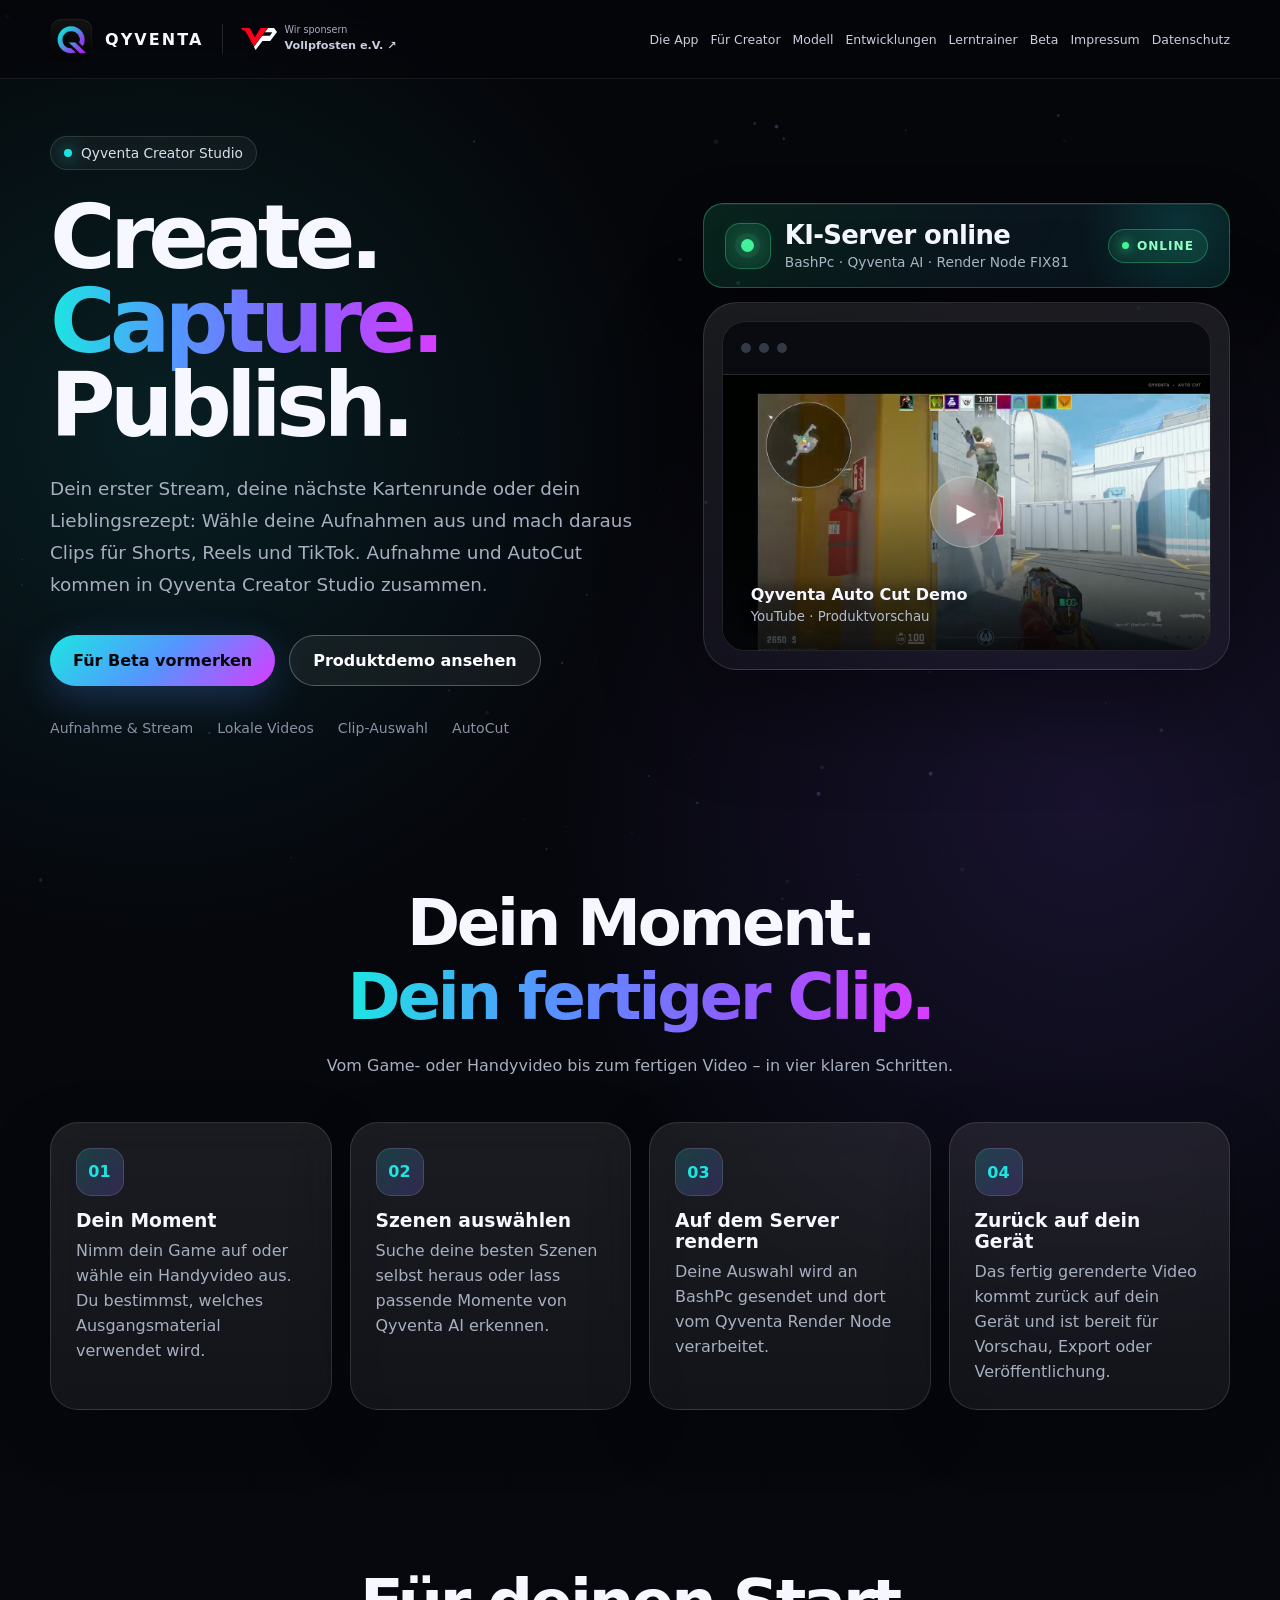
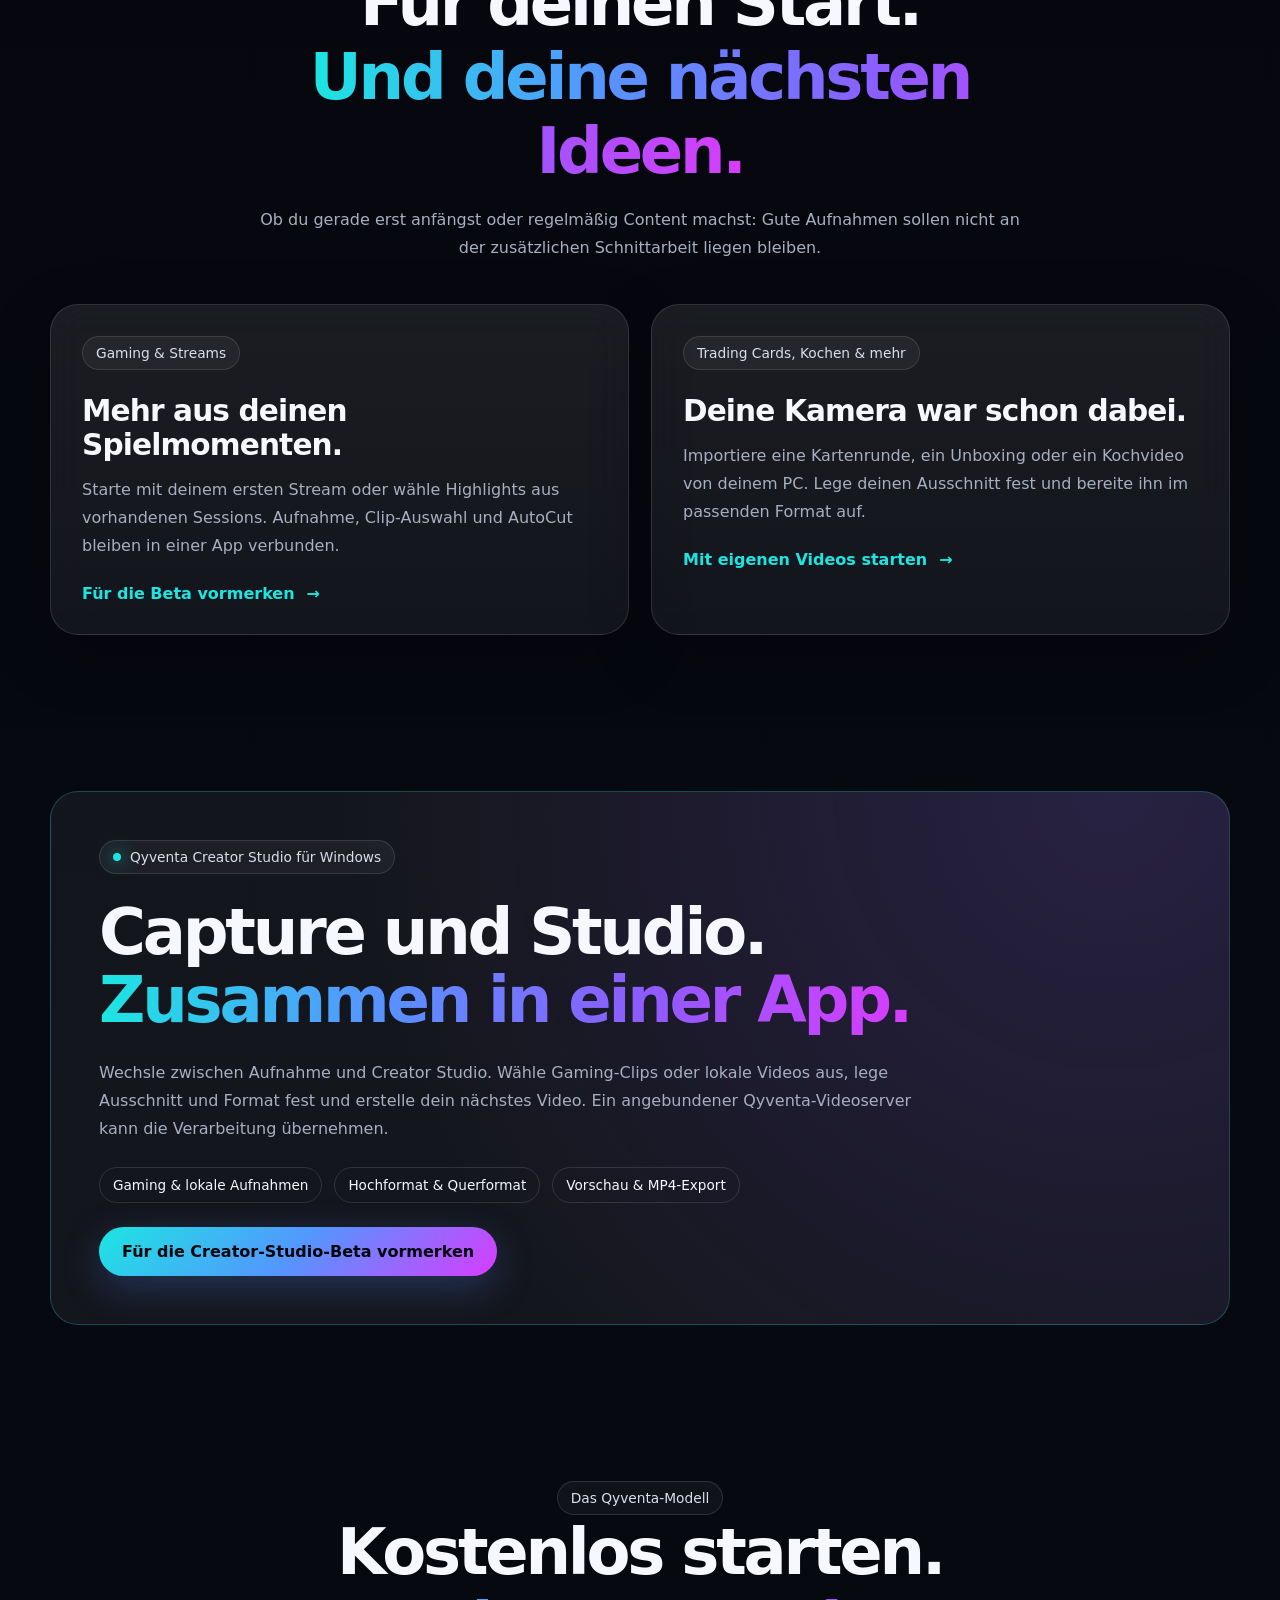
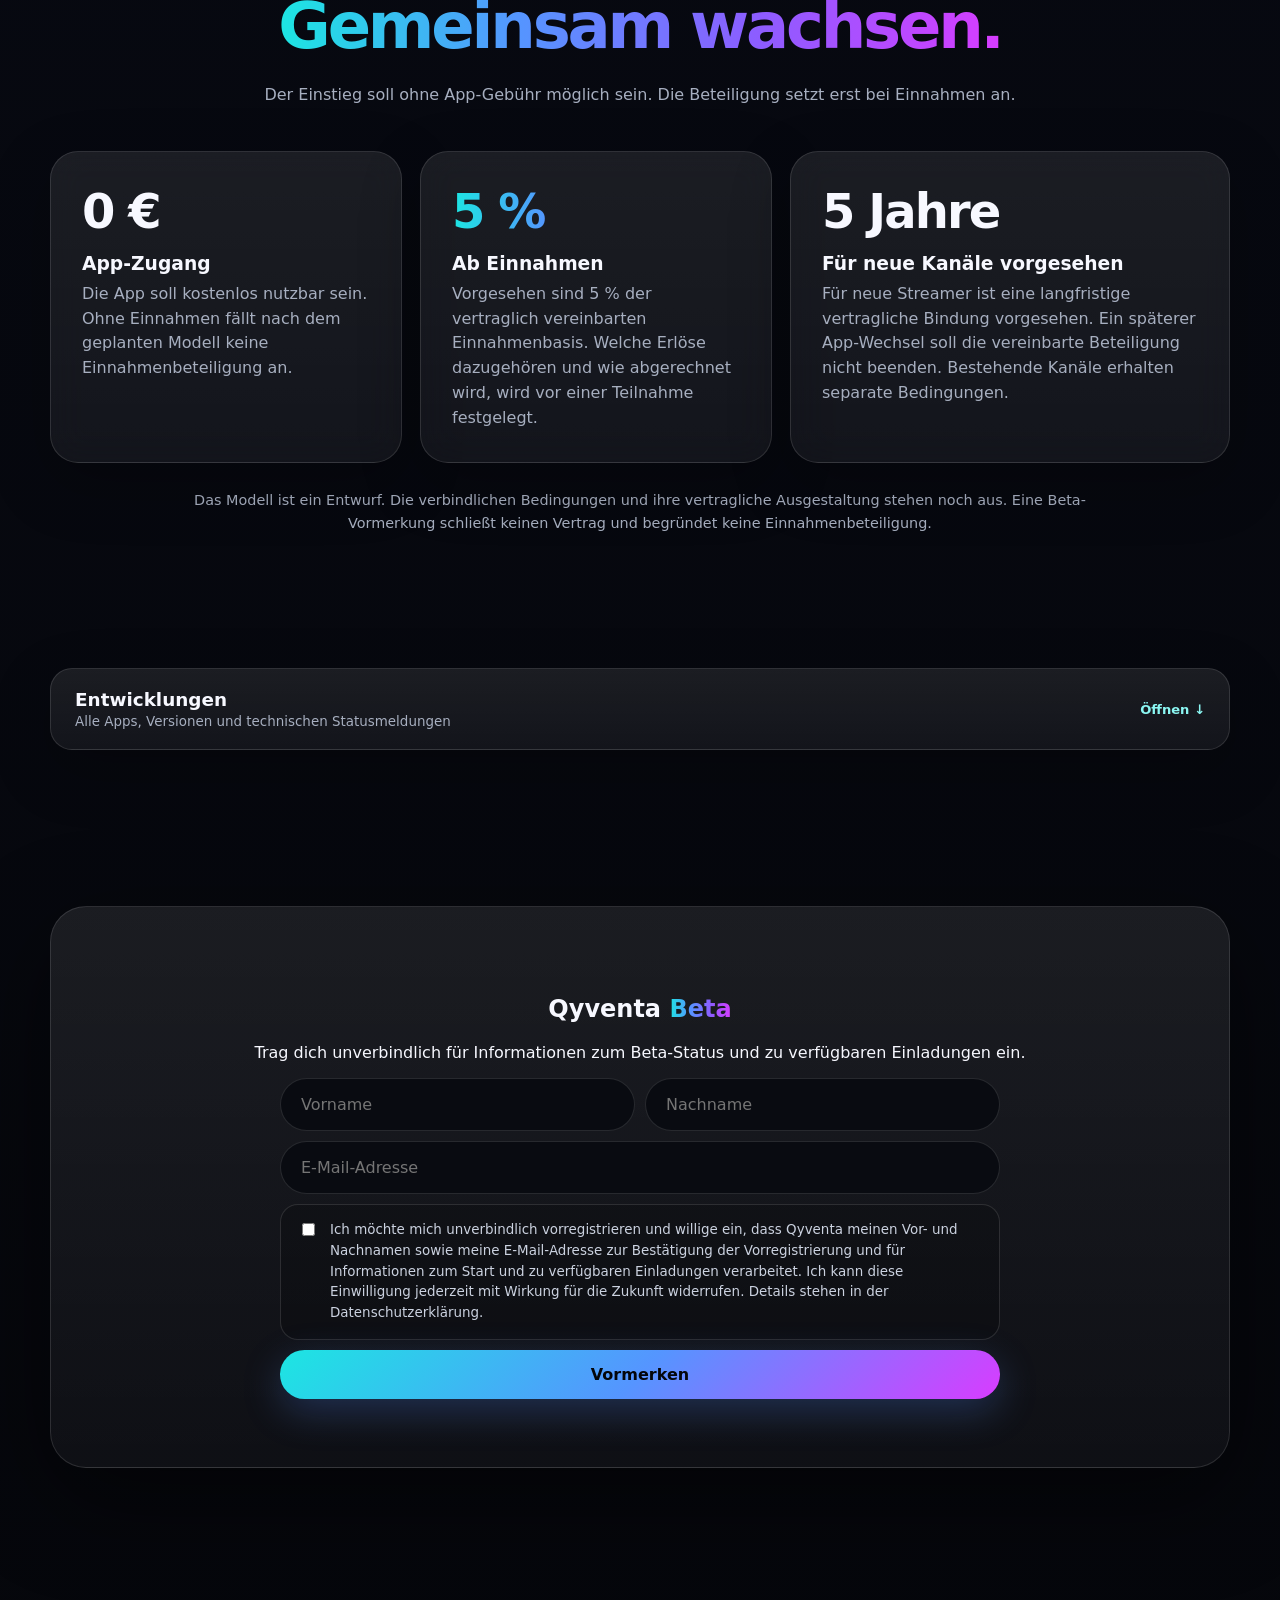
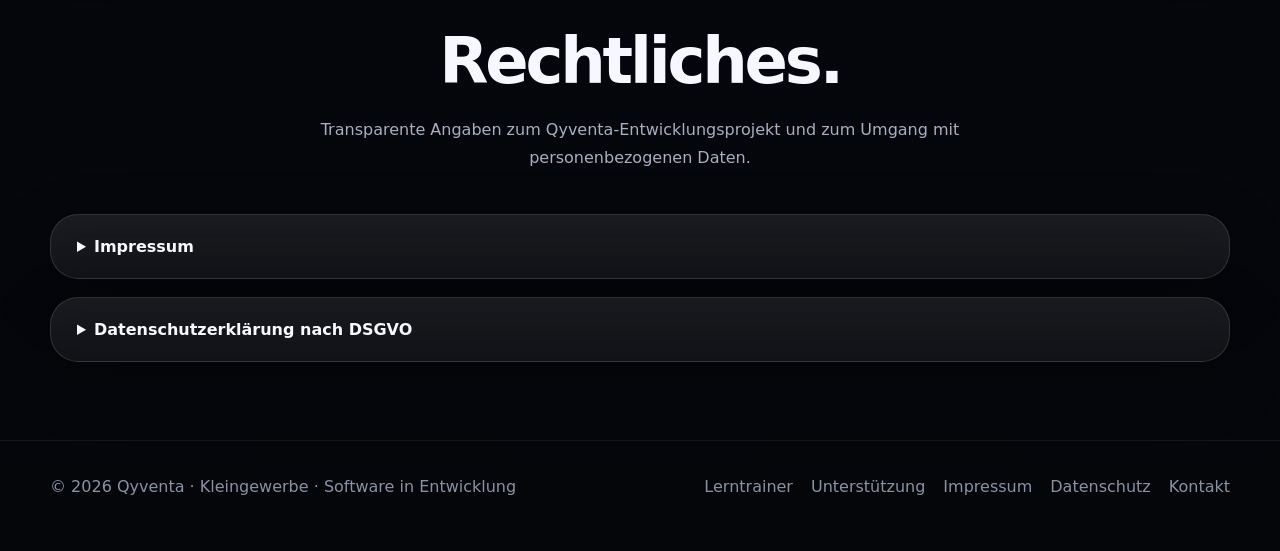
==== commit 6afc84dd: "Add trainer session privacy and appearance choices" ====
--- a/index.html
+++ b/index.html
@@ -152,14 +152,17 @@
 
               <h3 id="datenschutz-trainer">8a. Lerntrainer und Windows-Download</h3>
               <h4>Bereitstellung und Passwortfreigabe</h4>
-              <p>Die Einstiegsseiten des Lerntrainers werden über GitHub Pages ausgeliefert. Für die Passwortprüfung und die Auslieferung der Lerninhalte und der Windows-Installationsdatei setzen wir OpenAI Ireland Limited (Irland) mit dem Dienst ChatGPT Sites als Auftragsverarbeiter ein. Der Zugang erfolgt über ein gemeinsames Passwort. Der Browser übermittelt das eingegebene Passwort verschlüsselt per HTTPS zur Prüfung.</p>
+              <p>Die Einstiegsseiten des Lerntrainers werden über GitHub Pages ausgeliefert. Für die Passwortprüfung und die Auslieferung der Lerninhalte und der Windows-Installationsdatei setzen wir OpenAI Ireland Limited (Irland) mit dem Dienst ChatGPT Sites als Auftragsverarbeiter ein. Bei der Online-Freischaltung bestätigst du die Kenntnisnahme der Datenschutzhinweise zur Trainersitzung. Der Browser übermittelt diese Bestätigung und das gemeinsame Passwort verschlüsselt per HTTPS zur Freigabeprüfung.</p>
               <p>Bei der Passworteingabe und beim Abruf fallen technische Daten wie IP-Adresse, Zeitpunkt, Browserinformationen, angefragte Adresse und Antwortstatus an. Zur Abwehr von Missbrauch verarbeitet die Anwendung IP-Adresse und Anzahl fehlgeschlagener Freigabeversuche in einem Zeitfenster von 15 Minuten. Abgelaufene Einträge werden bei späteren Prüfungen aus dem Arbeitsspeicher entfernt. Für technische Protokolldaten der Hosting-Anbieter gelten die Kriterien unter Ziffer 10.</p>
               <p>Rechtsgrundlage für die Bereitstellung und Absicherung ist Art. 6 Abs. 1 lit. f DSGVO. Unsere berechtigten Interessen sind ein funktionsfähiger Lerntrainer, die Begrenzung des Zugangs auf den vorgesehenen Personenkreis und der Schutz vor Missbrauch.</p>
 
-              <h4>Freigabe, Lernstand und Entwürfe auf deinem Gerät</h4>
-              <p>Nach der Browser-Freigabe speichert der Trainer die geladenen Lerninhalte mit der Freigabefrist im Sitzungsspeicher des Browser-Tabs (<code>sessionStorage</code>). Die Freigabe gilt eine Stunde. Der Sitzungsspeicher ist an die Tab-Sitzung gebunden. Beim nächsten Aufruf nach Ablauf entfernt der Trainer den gespeicherten Eintrag. Für den Windows-Download wird ein technisch erforderliches Sitzungscookie mit einer Laufzeit von einer Stunde gesetzt.</p>
-              <p>Deine Eingaben zum Unternehmen oder Projekt, Pitch-Entwürfe und Notizen, Antworten, Fehler und dein Lernfortschritt bleiben auf deinem Gerät. Im Browser speichert der Trainer diese Angaben im lokalen Speicher (<code>localStorage</code>), damit du später weiterüben kannst. Sie bleiben dort, bis du die Website-Daten für qyventa.com löschst oder der Browser sie entfernt. Die installierte Windows-App speichert die Angaben in ihrem lokalen Benutzerprofil und kann offline genutzt werden. Durch Löschen der lokalen App-Daten entfernst du den dort gespeicherten Lernstand.</p>
-              <p>Für die zur Freigabe und zum Fortsetzen der genutzten Lernfunktionen erforderliche Speicherung auf dem Gerät gilt § 25 Abs. 2 Nr. 2 TDDDG.</p>
+              <h4>Online-Trainer und Löschung der Sitzungsdaten</h4>
+              <p>Deine Antworten, Fehler, Notizen und Pitch-Eingaben bleiben im Sitzungsspeicher dieses Browser-Tabs (<code>sessionStorage</code>). Dein Browser nutzt sie ausschließlich für deine laufende Übung. Die Inhalte werden nur in diesem Browser angezeigt und sind für Qyventa und seine Hosting-Dienste nicht einsehbar. Der Browser merkt sich dort auch die von dir gewählte Darstellung für diese Sitzung. Bei der Freigabe werden die oben beschriebenen Zugangsdaten und technischen Daten verarbeitet.</p>
+              <p>Mit „Sitzung beenden und Eingaben löschen“ entfernst du die Lern-Eingaben und die Freigabe dieser Sitzung sofort. Die Freigabe gilt eine Stunde. Bei Ablauf räumt der Trainer die Sitzungsdaten auf, bei einem ruhenden oder wiederhergestellten Tab beim nächsten Öffnen der Trainerseite. Ältere Lernstände aus früheren Browser-Versionen kannst du über die Website-Daten der damals verwendeten Adresse in deinen Browsereinstellungen löschen.</p>
+              <p>Für die zur Freigabe und für die laufende Übung erforderliche Speicherung auf dem Gerät gilt § 25 Abs. 2 Nr. 2 TDDDG.</p>
+
+              <h4>Windows-Download und installierte Windows-App</h4>
+              <p>Für den Windows-Download wird nach der Passwortfreigabe ein technisch erforderliches Sitzungscookie mit einer Laufzeit von einer Stunde gesetzt (§ 25 Abs. 2 Nr. 2 TDDDG). Die installierte Windows-App speichert Lernstand und Eingaben zur Offline-Nutzung in ihrem lokalen Benutzerprofil. Durch Löschen der lokalen App-Daten entfernst du den dort gespeicherten Lernstand.</p>
 
               <h4>Empfänger und Datenverarbeitung außerhalb des EWR</h4>
               <p>OpenAI verarbeitet technische Daten für die Bereitstellung des Dienstes und nutzt dafür technische Dienstleister wie Cloudflare. Dabei können technische Daten außerhalb des Europäischen Wirtschaftsraums verarbeitet werden. Das Zusatzabkommen von OpenAI sieht für solche Übermittlungen je nach Fall Angemessenheitsbeschlüsse oder die Standardvertragsklauseln der EU-Kommission vor. Angaben zu den Garantien und die Unterauftragsverarbeiter findest du in der <a href="https://openai.com/policies/chatgpt-sites-data-processing-addendum/" target="_blank" rel="noopener noreferrer">Vereinbarung zur Datenverarbeitung für ChatGPT Sites</a> und in der <a href="https://openai.com/policies/sub-processor-list/" target="_blank" rel="noopener noreferrer">Liste der Unterauftragsverarbeiter</a>. Weitere Auskünfte erhältst du über den Kontakt unter Ziffer 1.</p>
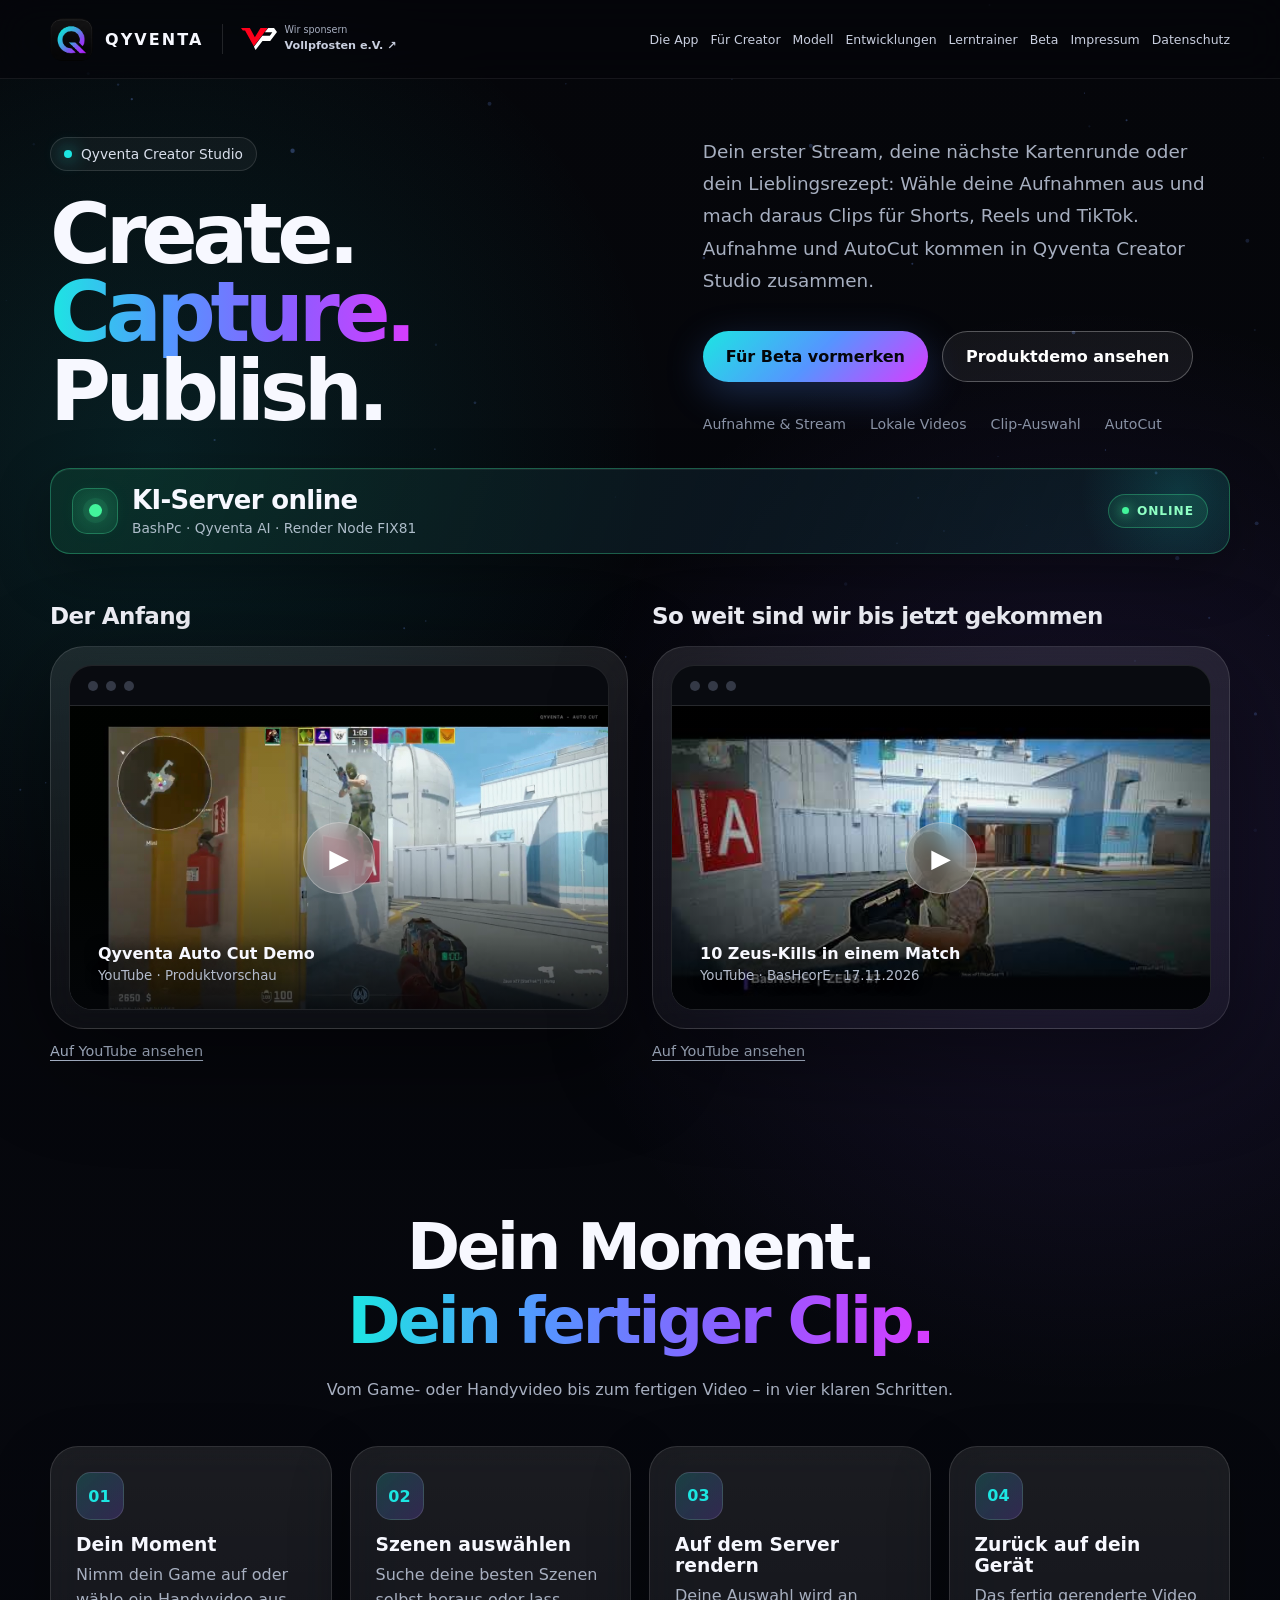
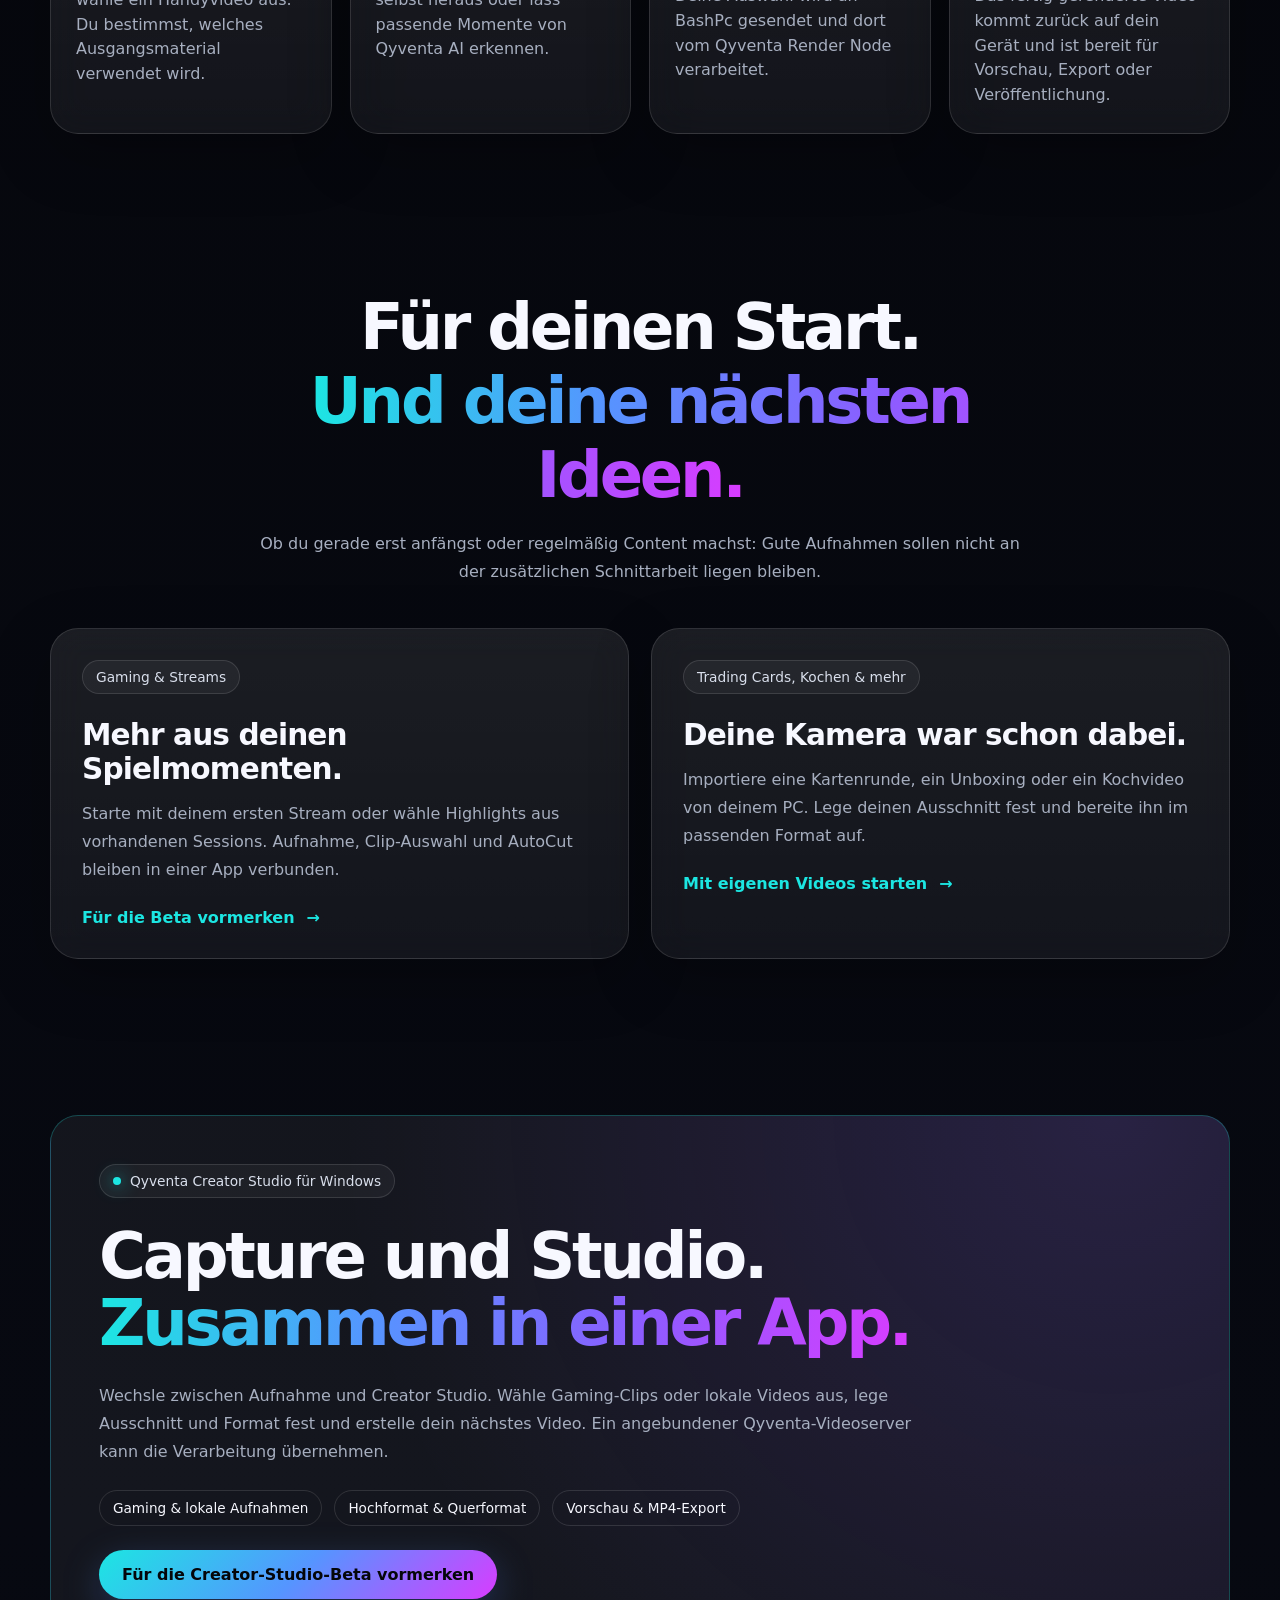
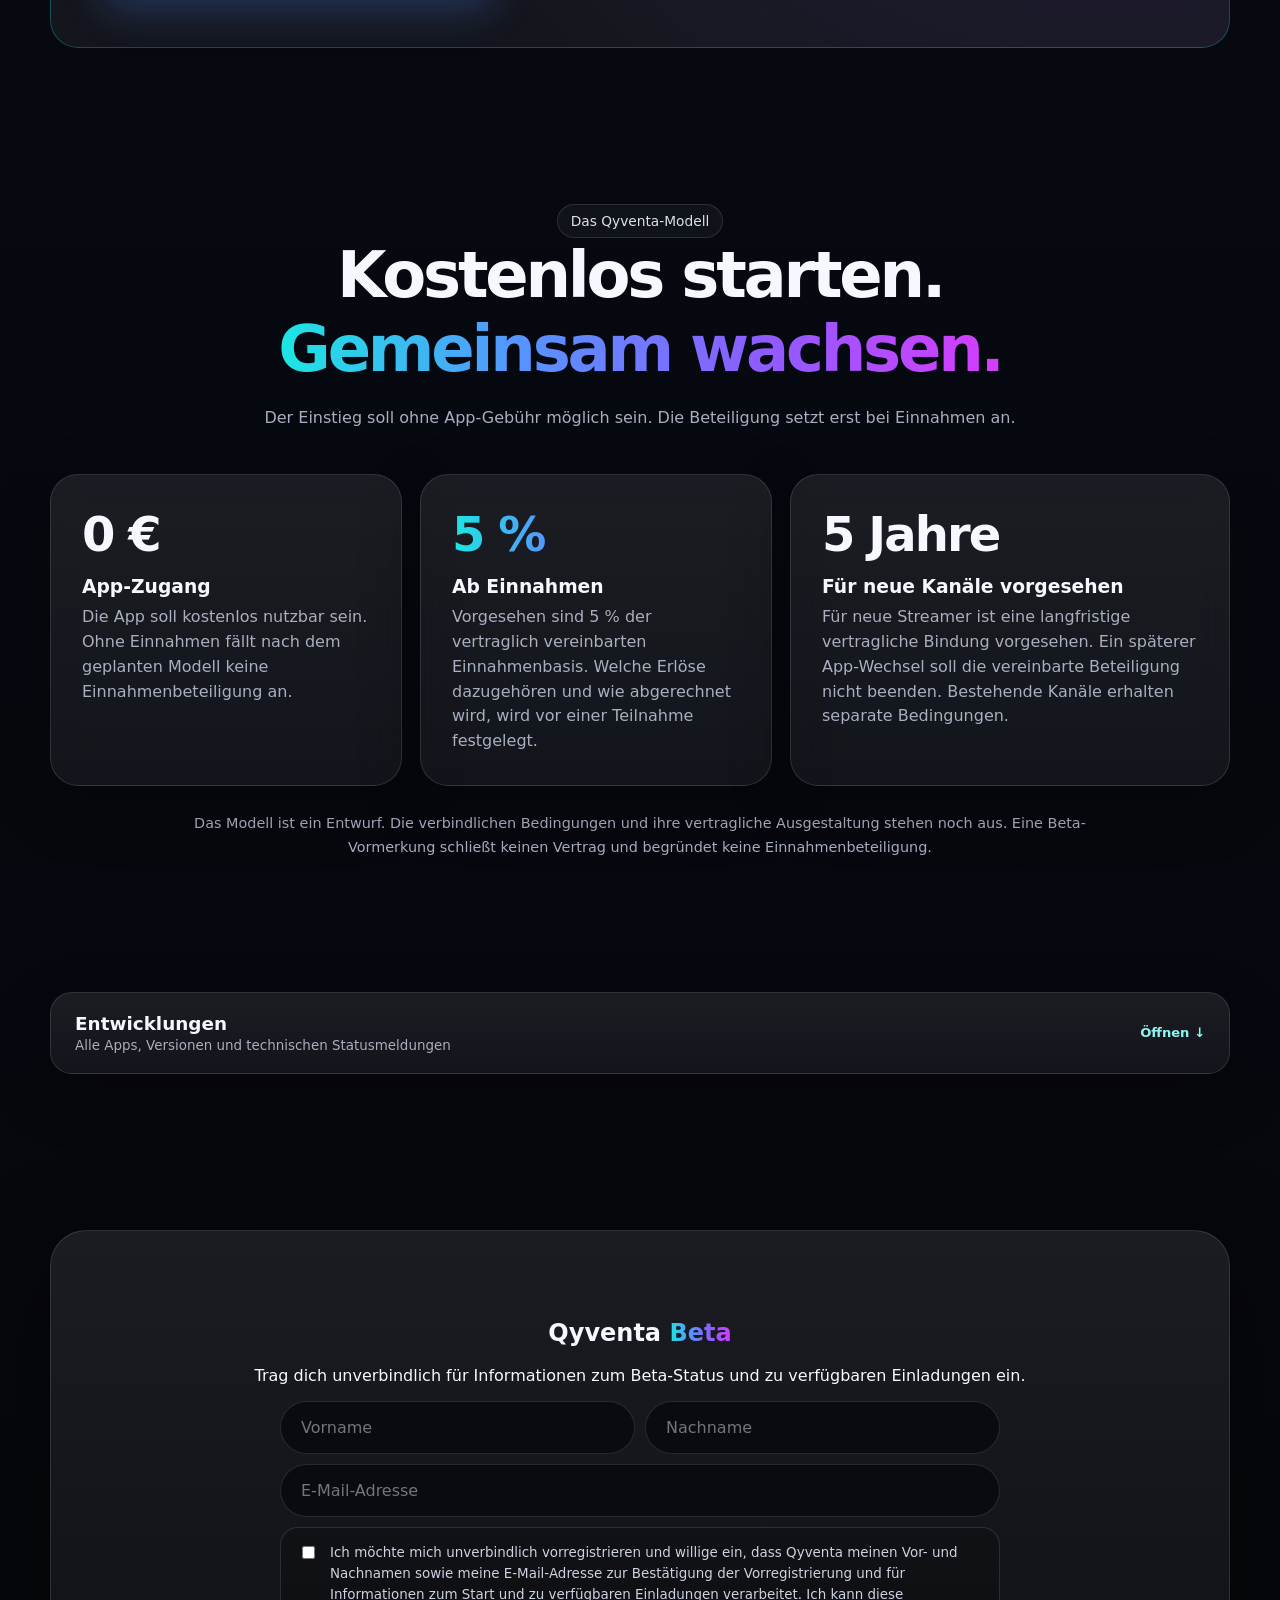
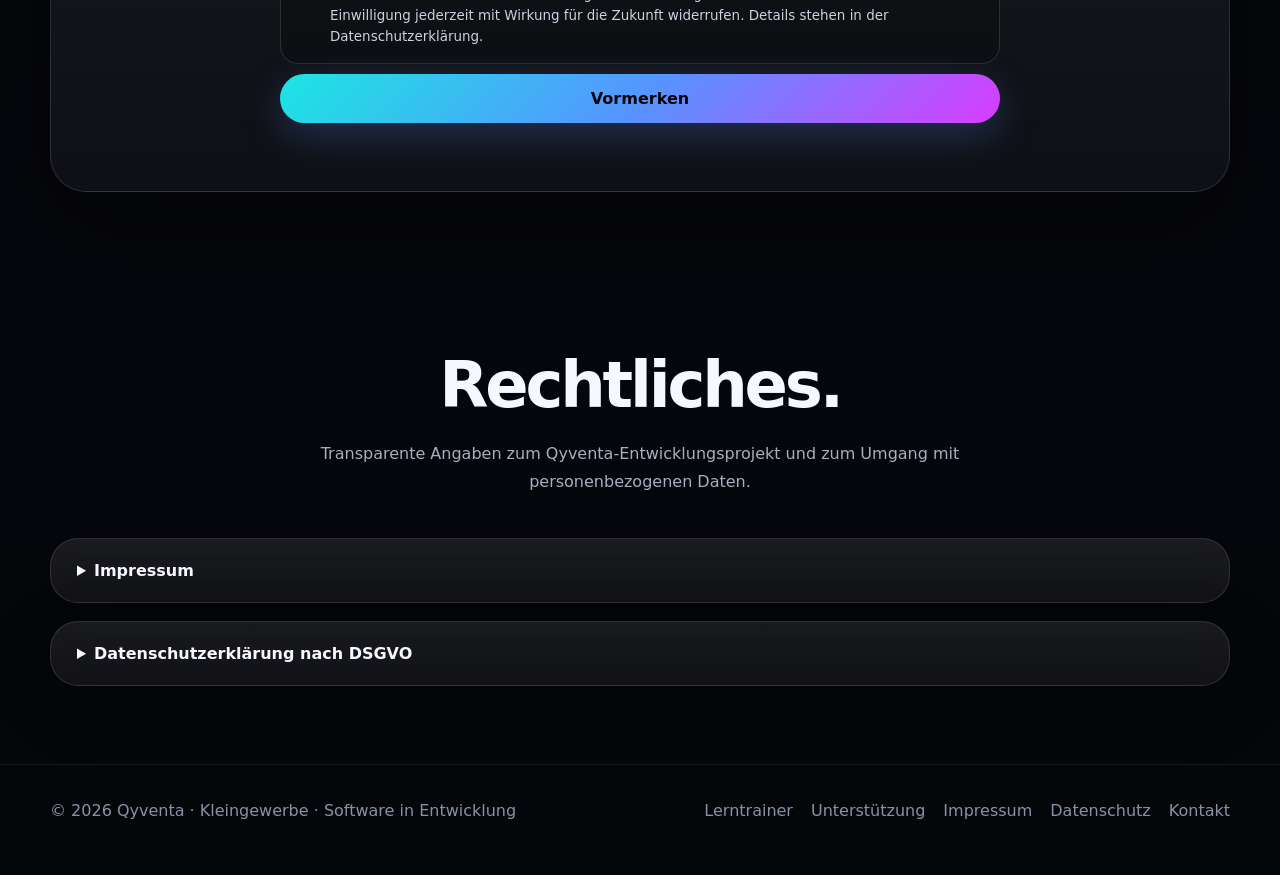
==== commit c47c1307: "Show original demo and latest BasHcorE video side by side" ====
--- a/index.html
+++ b/index.html
@@ -45,6 +45,11 @@
     @media(max-width:1100px) and (min-width:901px){.header-brands{gap:12px}.header-club{padding-left:12px}.navlinks{gap:9px;font-size:.72rem}nav{gap:12px}}
     @media(max-width:620px){nav{gap:10px}.header-brands{gap:10px;min-width:0}.brand{gap:7px;font-size:.83rem}.header-club{gap:6px;padding-left:10px}.header-club img{width:28px;height:20px}.header-club small{font-size:.53rem}.header-club strong{font-size:.6rem}.menu{flex-shrink:0}}
     @media(max-width:359px){.header-brands{gap:7px}.header-club{padding-left:7px}.header-club img{width:23px}.brand{font-size:.75rem}.brand img{width:32px;height:32px}}
+    /* Original demo and current channel video, with independent click-to-play players. */
+    .hero-grid{grid-template-columns:1fr;gap:36px}.hero-intro{display:grid;grid-template-columns:1.05fr .95fr;gap:70px;align-items:center}.hero-intro>div{min-width:0}.hero-intro h1{font-size:clamp(3.2rem,6.5vw,6rem);margin-bottom:0}.hero-intro-copy p{margin-top:0}.hero-media .system-online-bar{margin-bottom:24px}.video-grid{display:grid;grid-template-columns:repeat(2,minmax(0,1fr));gap:24px;align-items:start}.demo-card{min-width:0}.demo-card h2{min-height:3.3rem;display:flex;align-items:flex-end;margin:0 0 16px;font-size:clamp(1.2rem,1.8vw,1.5rem);line-height:1.25;letter-spacing:-.025em}.demo-card .browserbar{height:40px}.video-direct-link{display:inline-flex;margin-top:14px;color:#b9c6dc;font-size:.9rem;text-decoration:underline;text-underline-offset:4px}.video-direct-link:hover{color:var(--cyan)}
+    @media(max-width:900px){.hero-intro{grid-template-columns:1fr;gap:26px}.hero-intro h1{font-size:clamp(3.4rem,13vw,5.5rem)}.hero-intro-copy p{margin-top:0}}
+    @media(max-width:760px){.video-grid{grid-template-columns:1fr;gap:32px}.demo-card h2{min-height:0;font-size:1.4rem}.hero-grid{gap:30px}}
+    @media(max-width:620px){.hero-intro h1{font-size:clamp(3rem,17vw,4.4rem)}.demo-card h2{font-size:1.25rem}.hero-media .system-online-bar{margin-bottom:20px}}
 #datenschutz-trainer{scroll-margin-top:7rem}
 </style>
 </head>
@@ -52,7 +57,23 @@
 <canvas id="particles"></canvas>
 <header><div class="wrap"><nav><div class="header-brands"><a class="brand" href="#top"><img src="qyventa-icon.png" alt="Qyventa"><span>QYVENTA</span></a><a id="unterstuetzung" class="header-club" href="https://vollpfosten-ev.com/" target="_blank" rel="noopener noreferrer" aria-label="Qyventa sponsert Vollpfosten e.V. – Vereinswebsite öffnen"><img src="vollpfosten-logo.svg" width="36" height="24" alt=""><span><small>Wir sponsern</small><strong>Vollpfosten e.V. ↗</strong></span></a></div><div class="navlinks" id="navLinks"><a href="#features">Die App</a><a href="#creators">Für Creator</a><a href="#modell">Modell</a><a href="#status">Entwicklungen</a><a href="/lerntrainer/">Lerntrainer</a><a href="#beta">Beta</a><a href="#impressum">Impressum</a><a href="#datenschutz">Datenschutz</a></div><button class="menu" id="menuBtn" aria-label="Menü">☰</button></nav></div></header>
 <main id="top">
-<section class="hero"><div class="wrap hero-grid"><div><span class="eyebrow"><span class="dot"></span> Qyventa Creator Studio</span><h1>Create.<br><span class="gradient-text">Capture.</span><br>Publish.</h1><p>Dein erster Stream, deine nächste Kartenrunde oder dein Lieblingsrezept: Wähle deine Aufnahmen aus und mach daraus Clips für Shorts, Reels und TikTok. Aufnahme und AutoCut kommen in Qyventa Creator Studio zusammen.</p><div class="hero-actions"><a class="primary" href="#beta">Für Beta vormerken</a><button class="secondary" id="openDemo">Produktdemo ansehen</button></div><div class="trust"><span>Aufnahme &amp; Stream</span><span>Lokale Videos</span><span>Clip-Auswahl</span><span>AutoCut</span></div></div><div class="hero-media"><aside class="system-online-bar" id="aiServerBanner" aria-live="polite"><div class="system-online-main"><span class="server-orb" aria-hidden="true"></span><div class="system-online-copy"><strong id="aiServerTitle">KI-Server online</strong><span id="aiServerMeta">BashPc · Qyventa AI · Render Node FIX81</span></div></div><span class="online-chip" id="aiServerChip">ONLINE</span></aside><div class="stage" id="tiltCard"><div class="video-shell"><div class="browserbar"><i></i><i></i><i></i></div><div class="video" id="inlineVideo" data-video-id="r0_t5Qmhwr4"><img class="video-thumbnail" src="qyventa-demo-thumbnail.jpg" alt="Qyventa Auto-Cut Produktdemo"><div class="video-copy"><strong>Qyventa Auto Cut Demo</strong><small>YouTube · Produktvorschau</small></div><button class="play" id="openDemo2" aria-label="YouTube-Video direkt auf der Seite abspielen">▶</button></div></div></div></div></div></section>
+<section class="hero"><div class="wrap hero-grid">
+  <div class="hero-intro"><div><span class="eyebrow"><span class="dot"></span> Qyventa Creator Studio</span><h1>Create.<br><span class="gradient-text">Capture.</span><br>Publish.</h1></div><div class="hero-intro-copy"><p>Dein erster Stream, deine nächste Kartenrunde oder dein Lieblingsrezept: Wähle deine Aufnahmen aus und mach daraus Clips für Shorts, Reels und TikTok. Aufnahme und AutoCut kommen in Qyventa Creator Studio zusammen.</p><div class="hero-actions"><a class="primary" href="#beta">Für Beta vormerken</a><button class="secondary" id="openDemo">Produktdemo ansehen</button></div><div class="trust"><span>Aufnahme &amp; Stream</span><span>Lokale Videos</span><span>Clip-Auswahl</span><span>AutoCut</span></div></div></div>
+  <div class="hero-media"><aside class="system-online-bar" id="aiServerBanner" aria-live="polite"><div class="system-online-main"><span class="server-orb" aria-hidden="true"></span><div class="system-online-copy"><strong id="aiServerTitle">KI-Server online</strong><span id="aiServerMeta">BashPc · Qyventa AI · Render Node FIX81</span></div></div><span class="online-chip" id="aiServerChip">ONLINE</span></aside>
+    <div class="video-grid" aria-label="Qyventa im Video: der Anfang und der aktuelle Stand">
+      <article class="demo-card" aria-labelledby="firstVideoHeading">
+        <h2 id="firstVideoHeading">Der Anfang</h2>
+        <div class="stage" id="tiltCard"><div class="video-shell"><div class="browserbar"><i></i><i></i><i></i></div><div class="video" id="inlineVideo" data-video-id="r0_t5Qmhwr4"><img class="video-thumbnail" src="qyventa-demo-thumbnail.jpg" alt="Qyventa Auto-Cut Produktdemo"><div class="video-copy"><strong>Qyventa Auto Cut Demo</strong><small>YouTube · Produktvorschau</small></div><button class="play" id="openDemo2" aria-label="YouTube-Video direkt auf der Seite abspielen">▶</button></div></div></div>
+        <a class="video-direct-link" href="https://www.youtube.com/watch?v=r0_t5Qmhwr4" target="_blank" rel="noopener noreferrer">Auf YouTube ansehen</a>
+      </article>
+      <article class="demo-card" aria-labelledby="latestVideoHeading">
+        <h2 id="latestVideoHeading">So weit sind wir bis jetzt gekommen</h2>
+        <div class="stage" id="latestVideoCard"><div class="video-shell"><div class="browserbar" aria-hidden="true"><i></i><i></i><i></i></div><div class="video" id="latestVideo" data-video-id="irLojkxBobw" data-video-title="BasHcorE – 10 Zeus-Kills in EINEM Match | CS2"><img class="video-thumbnail" src="qyventa-latest-thumbnail.jpg" width="480" height="360" alt="Vorschau: BasHcorE – 10 Zeus-Kills in einem Match in CS2"><div class="video-copy"><strong>10 Zeus-Kills in einem Match</strong><small>YouTube · BasHcorE · 17.11.2026</small></div><button class="play" id="openLatestVideo" aria-label="Aktuelles Video von BasHcorE direkt auf der Seite abspielen">▶</button></div></div></div>
+        <a class="video-direct-link" href="https://www.youtube.com/watch?v=irLojkxBobw" target="_blank" rel="noopener noreferrer">Auf YouTube ansehen</a>
+      </article>
+    </div>
+  </div>
+</div></section>
 <section id="features"><div class="wrap"><div class="section-head reveal"><h2>Dein Moment.<br><span class="gradient-text">Dein fertiger Clip.</span></h2><p>Vom Game- oder Handyvideo bis zum fertigen Video – in vier klaren Schritten.</p></div><div class="features">
 <article class="card reveal"><div class="icon">01</div><h3>Dein Moment</h3><p>Nimm dein Game auf oder wähle ein Handyvideo aus. Du bestimmst, welches Ausgangsmaterial verwendet wird.</p></article>
 <article class="card reveal"><div class="icon">02</div><h3>Szenen auswählen</h3><p>Suche deine besten Szenen selbst heraus oder lass passende Momente von Qyventa AI erkennen.</p></article>
@@ -143,9 +164,9 @@
               <h3>6. App-Status</h3>
               <p>Die App-Statusanzeige ruft beim Öffnen der Seite und anschließend automatisch alle 24 Stunden die Datei <code>app-status.json</code> von dieser Website ab. Dabei werden keine zusätzlichen Nutzerprofile erstellt, keine Daten im Browser dauerhaft gespeichert und keine Analyse- oder Werbedienste eingesetzt. Es fallen lediglich die unter Ziffer 3 beschriebenen technisch notwendigen Verbindungsdaten an.</p>
 
-              <h3>7. Eingebettetes YouTube-Video</h3>
-              <p>In der direkt sichtbaren Video-Vorschau der Startseite ist ein Video von YouTube eingebunden. Das lokal gespeicherte Vorschaubild ist sofort sichtbar. Eine Verbindung zu YouTube wird erst hergestellt, wenn du die Schaltfläche „Video direkt abspielen“ oder den Play-Button im Vorschaubild anklickst. Das Video wird anschließend direkt an dieser Stelle über den erweiterten Datenschutzmodus <code>youtube-nocookie.com</code> abgespielt.</p>
-              <p>Beim Laden können insbesondere IP-Adresse, Browser- und Geräteinformationen, Zeitpunkt des Aufrufs sowie Interaktionen mit dem Video an Google Ireland Limited beziehungsweise Google LLC übermittelt werden. YouTube kann dabei Cookies oder vergleichbare Speichertechnologien verwenden. Rechtsgrundlage ist deine Einwilligung nach Art. 6 Abs. 1 lit. a DSGVO in Verbindung mit § 25 Abs. 1 TDDDG. Wenn du das Video nicht öffnest, wird keine Verbindung zu YouTube hergestellt. Weitere Informationen findest du in der <a href="https://policies.google.com/privacy?hl=de" target="_blank" rel="noopener noreferrer">Datenschutzerklärung von Google</a>.</p>
+              <h3>7. Eingebettete YouTube-Videos</h3>
+              <p>Die Startseite zeigt zwei Video-Vorschauen von YouTube. Die lokal gespeicherten Vorschaubilder sind sofort sichtbar. Eine Verbindung zu YouTube wird erst hergestellt, wenn du „Produktdemo ansehen“, den jeweiligen Play-Button oder „Auf YouTube ansehen“ anklickst. Jeder Play-Button lädt nur das gewählte Video. Die eingebettete Wiedergabe erfolgt direkt an dieser Stelle über den erweiterten Datenschutzmodus <code>youtube-nocookie.com</code>.</p>
+              <p>Beim Laden können insbesondere IP-Adresse, Browser- und Geräteinformationen, Zeitpunkt des Aufrufs sowie Interaktionen mit dem Video an Google Ireland Limited beziehungsweise Google LLC übermittelt werden. YouTube kann dabei Cookies oder vergleichbare Speichertechnologien verwenden. Rechtsgrundlage ist deine Einwilligung nach Art. 6 Abs. 1 lit. a DSGVO in Verbindung mit § 25 Abs. 1 TDDDG. Wenn du keines der Videos öffnest, wird keine Verbindung zu YouTube hergestellt. Weitere Informationen findest du in der <a href="https://policies.google.com/privacy?hl=de" target="_blank" rel="noopener noreferrer">Datenschutzerklärung von Google</a>.</p>
 
               <h3>8. Cookies, Analyse und externe Schriftarten</h3>
               <p>Qyventa setzt auf dieser Seite derzeit keine eigenen Analyse-, Marketing- oder Werbe-Cookies ein. Es werden keine externen Schriftarten geladen. Beim freiwilligen Öffnen des YouTube-Videos können YouTube beziehungsweise Google Cookies oder vergleichbare Technologien einsetzen. Technisch notwendige Sicherheitsfunktionen des Hosting- oder Schutzanbieters können im Einzelfall ebenfalls erforderliche Cookies oder vergleichbare Technologien verwenden.</p>
@@ -215,7 +236,22 @@
 <script>
 const menuBtn=document.getElementById('menuBtn'),navLinks=document.getElementById('navLinks');menuBtn.addEventListener('click',()=>navLinks.classList.toggle('open'));navLinks.querySelectorAll('a').forEach(a=>a.addEventListener('click',()=>navLinks.classList.remove('open')));
 const observer=new IntersectionObserver(entries=>entries.forEach(entry=>{if(entry.isIntersecting){entry.target.classList.add('visible');observer.unobserve(entry.target)}}),{threshold:.13});document.querySelectorAll('.reveal').forEach(el=>observer.observe(el));
-const inlineVideo=document.getElementById('inlineVideo');function playInlineVideo(){if(inlineVideo.querySelector('iframe'))return;const iframe=document.createElement('iframe');iframe.title='Qyventa Product Demo auf YouTube';iframe.src=`https://www.youtube-nocookie.com/embed/${inlineVideo.dataset.videoId}?autoplay=1&rel=0&modestbranding=1&playsinline=1`;iframe.allow='accelerometer; autoplay; clipboard-write; encrypted-media; gyroscope; picture-in-picture; web-share';iframe.referrerPolicy='strict-origin-when-cross-origin';iframe.allowFullscreen=true;inlineVideo.classList.add('playing');inlineVideo.replaceChildren(iframe)}document.getElementById('openDemo').addEventListener('click',()=>{playInlineVideo();document.getElementById('tiltCard').scrollIntoView({behavior:'smooth',block:'center'})});document.getElementById('openDemo2').addEventListener('click',playInlineVideo);
+const inlineVideo=document.getElementById('inlineVideo');
+function playInlineVideo(target=inlineVideo){
+  if(target.querySelector('iframe'))return;
+  const iframe=document.createElement('iframe');
+  iframe.title=target.dataset.videoTitle||'Qyventa Product Demo auf YouTube';
+  iframe.src=`https://www.youtube-nocookie.com/embed/${target.dataset.videoId}?autoplay=1&rel=0&playsinline=1`;
+  iframe.allow='accelerometer; autoplay; encrypted-media; gyroscope; picture-in-picture; web-share';
+  iframe.referrerPolicy='strict-origin-when-cross-origin';
+  iframe.allowFullscreen=true;
+  target.classList.add('playing');
+  target.closest('.stage').style.transform='none';
+  target.replaceChildren(iframe);
+}
+document.getElementById('openDemo').addEventListener('click',()=>{playInlineVideo();document.getElementById('tiltCard').scrollIntoView({behavior:'smooth',block:'center'})});
+document.getElementById('openDemo2').addEventListener('click',()=>playInlineVideo());
+document.getElementById('openLatestVideo').addEventListener('click',()=>playInlineVideo(document.getElementById('latestVideo')));
 function openLegalTarget(hash=location.hash){
   const target=document.getElementById(hash.slice(1));
   const panel=target?.closest('details.legal-card');
